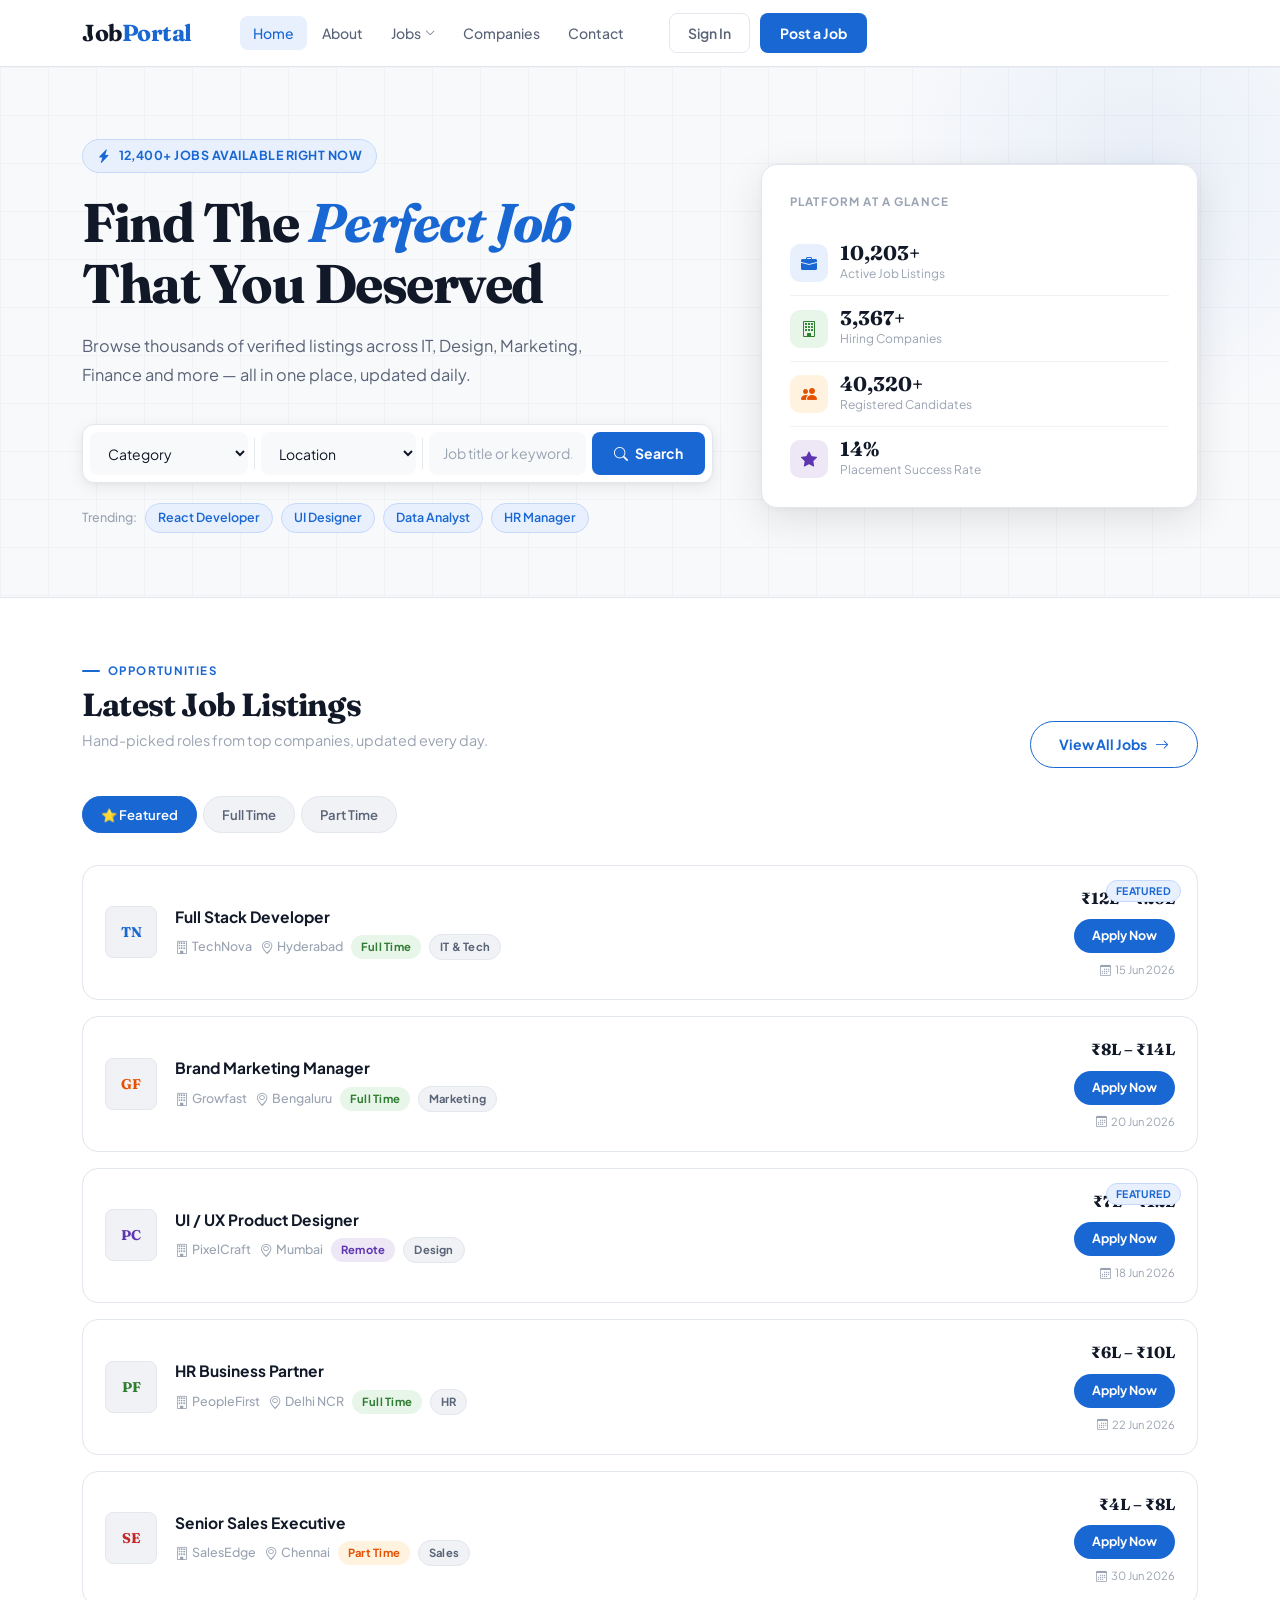
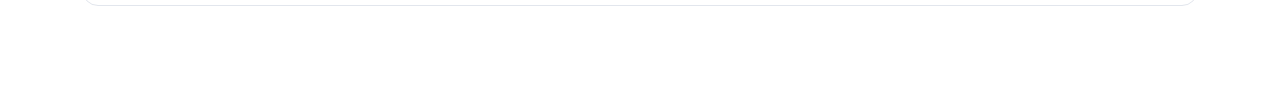
==== index.html @ 5fe0eb08 "Add files via upload" ====
<!DOCTYPE html>
<html lang="en">
<head>
  <meta charset="UTF-8"/>
  <meta name="viewport" content="width=device-width, initial-scale=1.0"/>
  <title>JobPortal — Find Your Next Opportunity</title>

  <link href="https://cdn.jsdelivr.net/npm/bootstrap@5.3.3/dist/css/bootstrap.min.css" rel="stylesheet"/>
  <link href="https://fonts.googleapis.com/css2?family=Plus+Jakarta+Sans:wght@300;400;500;600;700;800&family=Fraunces:ital,opsz,wght@0,9..144,300;0,9..144,600;0,9..144,700;1,9..144,400&display=swap" rel="stylesheet"/>
  <link href="https://cdn.jsdelivr.net/npm/bootstrap-icons@1.11.3/font/bootstrap-icons.css" rel="stylesheet"/>

  <style>
    :root {
      --blue:       #1967d2;
      --blue-dark:  #1251aa;
      --blue-light: #e8f0fe;
      --blue-mid:   #c5d8fc;
      --gray-50:    #f8f9fb;
      --gray-100:   #f0f2f5;
      --gray-200:   #e2e6ed;
      --gray-400:   #9aa3b2;
      --gray-600:   #5a6478;
      --gray-900:   #111827;
      --white:      #ffffff;
      --radius:     12px;
      --radius-sm:  8px;
      --radius-lg:  16px;
      --shadow-sm:  0 1px 4px rgba(0,0,0,0.06), 0 1px 2px rgba(0,0,0,0.04);
      --shadow-md:  0 4px 16px rgba(0,0,0,0.08), 0 1px 4px rgba(0,0,0,0.04);
      --shadow-lg:  0 12px 40px rgba(0,0,0,0.10), 0 2px 8px rgba(0,0,0,0.04);
      --transition: 0.22s cubic-bezier(.4,0,.2,1);
    }

    *, *::before, *::after { box-sizing: border-box; margin: 0; padding: 0; }
    html { scroll-behavior: smooth; }

    body {
      font-family: 'Plus Jakarta Sans', sans-serif;
      background: var(--white);
      color: var(--gray-900);
      line-height: 1.6;
      overflow-x: hidden;
    }

    ::-webkit-scrollbar { width: 5px; }
    ::-webkit-scrollbar-track { background: var(--gray-50); }
    ::-webkit-scrollbar-thumb { background: var(--blue); border-radius: 99px; }

    /* ── NAVBAR ───────────────────────────── */
    .navbar {
      background: rgba(255,255,255,0.92);
      backdrop-filter: blur(16px);
      -webkit-backdrop-filter: blur(16px);
      border-bottom: 1px solid var(--gray-200);
      padding: 0;
      position: sticky;
      top: 0;
      z-index: 1000;
      transition: box-shadow var(--transition);
    }
    .navbar.scrolled { box-shadow: var(--shadow-md); }

    .navbar-inner {
      display: flex;
      align-items: center;
      height: 66px;
      gap: 2rem;
    }

    .navbar-brand {
      font-family: 'Fraunces', serif;
      font-size: 1.45rem;
      font-weight: 700;
      color: var(--gray-900) !important;
      letter-spacing: -0.5px;
      text-decoration: none;
      flex-shrink: 0;
    }
    .navbar-brand span { color: var(--blue); }

    .nav-links {
      display: flex;
      align-items: center;
      gap: 2px;
      list-style: none;
      padding: 0;
      margin: 0;
      flex: 1;
    }
    .nav-links a {
      display: flex;
      align-items: center;
      gap: 4px;
      color: var(--gray-600);
      font-size: 0.875rem;
      font-weight: 500;
      text-decoration: none;
      padding: 6px 13px;
      border-radius: var(--radius-sm);
      transition: var(--transition);
      white-space: nowrap;
    }
    .nav-links a:hover, .nav-links a.active {
      color: var(--blue);
      background: var(--blue-light);
    }

    .nav-right {
      display: flex;
      align-items: center;
      gap: 10px;
      flex-shrink: 0;
    }
    .btn-signin {
      font-size: 0.875rem;
      font-weight: 600;
      color: var(--gray-600);
      background: none;
      border: 1.5px solid var(--gray-200);
      border-radius: var(--radius-sm);
      padding: 8px 18px;
      cursor: pointer;
      transition: var(--transition);
      text-decoration: none;
    }
    .btn-signin:hover {
      border-color: var(--blue);
      color: var(--blue);
      background: var(--blue-light);
    }
    .btn-post {
      font-size: 0.875rem;
      font-weight: 700;
      color: var(--white);
      background: var(--blue);
      border: none;
      border-radius: var(--radius-sm);
      padding: 9px 20px;
      cursor: pointer;
      transition: var(--transition);
      text-decoration: none;
      white-space: nowrap;
    }
    .btn-post:hover {
      background: var(--blue-dark);
      box-shadow: 0 4px 16px rgba(25,103,210,0.3);
      transform: translateY(-1px);
      color: var(--white);
    }

    .hamburger {
      display: none;
      background: none;
      border: 1.5px solid var(--gray-200);
      border-radius: var(--radius-sm);
      padding: 6px 10px;
      cursor: pointer;
      font-size: 1.2rem;
      color: var(--gray-600);
    }

    /* ── HERO ─────────────────────────────── */
    .hero {
      background: var(--gray-50);
      border-bottom: 1px solid var(--gray-200);
      padding: 72px 0 64px;
      position: relative;
      overflow: hidden;
    }

    /* subtle grid pattern */
    .hero::before {
      content: '';
      position: absolute;
      inset: 0;
      background-image:
        linear-gradient(var(--gray-200) 1px, transparent 1px),
        linear-gradient(90deg, var(--gray-200) 1px, transparent 1px);
      background-size: 48px 48px;
      opacity: 0.35;
      pointer-events: none;
    }

    /* blue blob top-right */
    .hero::after {
      content: '';
      position: absolute;
      width: 520px; height: 520px;
      border-radius: 50%;
      background: radial-gradient(circle, rgba(25,103,210,0.07) 0%, transparent 70%);
      top: -160px; right: -120px;
      pointer-events: none;
    }

    .hero-content { position: relative; z-index: 1; }

    .hero-tag {
      display: inline-flex;
      align-items: center;
      gap: 7px;
      background: var(--blue-light);
      color: var(--blue);
      border: 1px solid var(--blue-mid);
      border-radius: 99px;
      padding: 5px 14px;
      font-size: 0.78rem;
      font-weight: 700;
      letter-spacing: 0.04em;
      text-transform: uppercase;
      margin-bottom: 1.25rem;
      animation: fadeUp 0.5s ease both;
    }
    .hero-tag i { font-size: 0.85rem; }

    .hero-title {
      font-family: 'Fraunces', serif;
      font-size: clamp(2.2rem, 5vw, 3.4rem);
      font-weight: 700;
      line-height: 1.12;
      letter-spacing: -1.5px;
      color: var(--gray-900);
      margin-bottom: 1.1rem;
      animation: fadeUp 0.5s 0.08s ease both;
    }
    .hero-title em {
      font-style: italic;
      color: var(--blue);
    }

    .hero-sub {
      font-size: 1.02rem;
      font-weight: 400;
      color: var(--gray-600);
      max-width: 500px;
      margin-bottom: 2.2rem;
      line-height: 1.75;
      animation: fadeUp 0.5s 0.16s ease both;
    }

    /* Search bar */
    .search-wrap {
      background: var(--white);
      border: 1.5px solid var(--gray-200);
      border-radius: var(--radius);
      padding: 7px;
      display: flex;
      gap: 6px;
      flex-wrap: wrap;
      max-width: 680px;
      box-shadow: var(--shadow-md);
      animation: fadeUp 0.5s 0.24s ease both;
    }
    .search-wrap:focus-within {
      border-color: var(--blue);
      box-shadow: 0 0 0 3px rgba(25,103,210,0.10), var(--shadow-md);
    }

    .search-field {
      flex: 1;
      min-width: 130px;
      border: none;
      background: var(--gray-50);
      border-radius: var(--radius-sm);
      font-family: 'Plus Jakarta Sans', sans-serif;
      font-size: 0.875rem;
      font-weight: 400;
      color: var(--gray-900);
      padding: 10px 14px;
      outline: none;
      transition: var(--transition);
    }
    .search-field::placeholder { color: var(--gray-400); }
    .search-field:focus { background: var(--blue-light); }
    .search-field option { background: #fff; }

    .search-divider {
      width: 1px;
      background: var(--gray-200);
      align-self: stretch;
      margin: 6px 0;
    }

    .btn-search {
      background: var(--blue);
      color: var(--white);
      border: none;
      border-radius: var(--radius-sm);
      padding: 10px 22px;
      font-family: 'Plus Jakarta Sans', sans-serif;
      font-size: 0.875rem;
      font-weight: 700;
      cursor: pointer;
      transition: var(--transition);
      display: flex;
      align-items: center;
      gap: 7px;
      white-space: nowrap;
    }
    .btn-search:hover {
      background: var(--blue-dark);
      box-shadow: 0 4px 16px rgba(25,103,210,0.28);
      transform: translateY(-1px);
    }

    .hero-chips {
      display: flex;
      flex-wrap: wrap;
      gap: 8px;
      margin-top: 1.25rem;
      animation: fadeUp 0.5s 0.32s ease both;
    }
    .hero-chips span { font-size: 0.78rem; color: var(--gray-400); font-weight: 500; display: flex; align-items: center; }
    .chip {
      font-size: 0.78rem;
      font-weight: 600;
      color: var(--blue);
      background: var(--blue-light);
      border: 1px solid var(--blue-mid);
      border-radius: 99px;
      padding: 4px 12px;
      cursor: pointer;
      transition: var(--transition);
      text-decoration: none;
    }
    .chip:hover { background: var(--blue); color: var(--white); }

    /* hero right — stats card */
    .hero-stats-card {
      background: var(--white);
      border: 1.5px solid var(--gray-200);
      border-radius: var(--radius-lg);
      padding: 1.75rem;
      box-shadow: var(--shadow-lg);
      animation: fadeUp 0.5s 0.12s ease both;
    }
    .hero-stats-card .card-label {
      font-size: 0.72rem;
      font-weight: 700;
      letter-spacing: 0.1em;
      text-transform: uppercase;
      color: var(--gray-400);
      margin-bottom: 1.25rem;
    }
    .stat-row {
      display: flex;
      align-items: center;
      gap: 12px;
      padding: 0.75rem 0;
      border-bottom: 1px solid var(--gray-100);
    }
    .stat-row:last-child { border-bottom: none; padding-bottom: 0; }
    .stat-row:first-of-type { padding-top: 0; }
    .stat-icon-wrap {
      width: 38px; height: 38px;
      border-radius: 10px;
      display: flex;
      align-items: center;
      justify-content: center;
      font-size: 1rem;
      flex-shrink: 0;
    }
    .stat-val {
      font-family: 'Fraunces', serif;
      font-size: 1.25rem;
      font-weight: 700;
      color: var(--gray-900);
      line-height: 1;
    }
    .stat-lbl { font-size: 0.75rem; color: var(--gray-400); margin-top: 1px; }

    /* ── JOBS SECTION ─────────────────────── */
    .jobs-section { padding: 64px 0 80px; background: var(--white); }

    .section-eyebrow {
      font-size: 0.72rem;
      font-weight: 700;
      letter-spacing: 0.12em;
      text-transform: uppercase;
      color: var(--blue);
      margin-bottom: 6px;
      display: flex;
      align-items: center;
      gap: 8px;
    }
    .section-eyebrow::before {
      content: '';
      width: 18px; height: 2px;
      background: var(--blue);
      border-radius: 99px;
      display: inline-block;
    }

    .section-heading {
      font-family: 'Fraunces', serif;
      font-size: clamp(1.5rem, 3vw, 2rem);
      font-weight: 700;
      letter-spacing: -0.8px;
      color: var(--gray-900);
      margin-bottom: 4px;
    }

    .section-desc { font-size: 0.9rem; color: var(--gray-400); font-weight: 400; }

    /* Pill tabs */
    .tab-row {
      display: flex;
      align-items: center;
      gap: 6px;
      flex-wrap: wrap;
      margin: 1.75rem 0 2rem;
    }
    .tab-pill {
      font-family: 'Plus Jakarta Sans', sans-serif;
      font-size: 0.82rem;
      font-weight: 600;
      color: var(--gray-600);
      background: var(--gray-100);
      border: 1.5px solid var(--gray-200);
      border-radius: 99px;
      padding: 7px 18px;
      cursor: pointer;
      transition: var(--transition);
    }
    .tab-pill:hover { border-color: var(--blue); color: var(--blue); background: var(--blue-light); }
    .tab-pill.active { background: var(--blue); color: var(--white); border-color: var(--blue); }

    /* Job card */
    .job-card {
      background: var(--white);
      border: 1.5px solid var(--gray-200);
      border-radius: var(--radius-lg);
      padding: 1.25rem 1.4rem;
      display: flex;
      align-items: center;
      gap: 1.1rem;
      transition: var(--transition);
      cursor: pointer;
      position: relative;
      overflow: hidden;
    }
    .job-card::after {
      content: '';
      position: absolute;
      left: 0; top: 0; bottom: 0;
      width: 3px;
      background: var(--blue);
      border-radius: 0 3px 3px 0;
      transform: scaleY(0);
      transform-origin: bottom;
      transition: var(--transition);
    }
    .job-card:hover {
      border-color: var(--blue);
      box-shadow: var(--shadow-md);
      transform: translateY(-2px);
    }
    .job-card:hover::after { transform: scaleY(1); }

    .company-logo {
      width: 52px; height: 52px;
      border-radius: var(--radius-sm);
      background: var(--gray-100);
      border: 1.5px solid var(--gray-200);
      display: flex;
      align-items: center;
      justify-content: center;
      font-family: 'Fraunces', serif;
      font-weight: 700;
      font-size: 0.88rem;
      flex-shrink: 0;
      transition: var(--transition);
    }
    .job-card:hover .company-logo {
      background: var(--blue-light);
      border-color: var(--blue-mid);
    }

    .job-body { flex: 1; min-width: 0; }
    .job-title {
      font-size: 0.97rem;
      font-weight: 700;
      color: var(--gray-900);
      margin-bottom: 5px;
      white-space: nowrap;
      overflow: hidden;
      text-overflow: ellipsis;
    }
    .job-meta {
      display: flex;
      flex-wrap: wrap;
      gap: 8px;
      align-items: center;
    }
    .meta-item {
      display: flex;
      align-items: center;
      gap: 4px;
      font-size: 0.78rem;
      color: var(--gray-400);
      font-weight: 500;
    }
    .meta-item i { font-size: 0.82rem; }

    .badge-pill {
      font-size: 0.7rem;
      font-weight: 700;
      padding: 3px 10px;
      border-radius: 99px;
      letter-spacing: 0.02em;
    }
    .badge-full  { background: #e8f5e9; color: #2e7d32; }
    .badge-part  { background: #fff3e0; color: #e65100; }
    .badge-remote{ background: #ede7f6; color: #5e35b1; }
    .badge-feat  {
      background: var(--blue-light);
      color: var(--blue);
      border: 1px solid var(--blue-mid);
    }

    .job-right {
      display: flex;
      flex-direction: column;
      align-items: flex-end;
      gap: 8px;
      flex-shrink: 0;
    }
    .job-salary {
      font-family: 'Fraunces', serif;
      font-size: 1rem;
      font-weight: 700;
      color: var(--gray-900);
      white-space: nowrap;
    }
    .btn-apply {
      background: var(--blue);
      color: var(--white);
      border: none;
      border-radius: 99px;
      padding: 7px 18px;
      font-family: 'Plus Jakarta Sans', sans-serif;
      font-size: 0.78rem;
      font-weight: 700;
      cursor: pointer;
      transition: var(--transition);
      white-space: nowrap;
    }
    .btn-apply:hover {
      background: var(--blue-dark);
      box-shadow: 0 4px 14px rgba(25,103,210,0.28);
    }
    .job-deadline {
      font-size: 0.7rem;
      color: var(--gray-400);
      display: flex;
      align-items: center;
      gap: 4px;
    }

    .featured-dot {
      position: absolute;
      top: 14px; right: 16px;
      background: var(--blue-light);
      color: var(--blue);
      font-size: 0.65rem;
      font-weight: 700;
      padding: 2px 9px;
      border-radius: 99px;
      border: 1px solid var(--blue-mid);
      letter-spacing: 0.04em;
      text-transform: uppercase;
    }

    .btn-browse {
      display: inline-flex;
      align-items: center;
      gap: 8px;
      background: var(--white);
      color: var(--blue);
      border: 1.5px solid var(--blue);
      border-radius: 99px;
      padding: 11px 28px;
      font-family: 'Plus Jakarta Sans', sans-serif;
      font-size: 0.875rem;
      font-weight: 700;
      cursor: pointer;
      transition: var(--transition);
      margin-top: 2rem;
    }
    .btn-browse:hover {
      background: var(--blue);
      color: var(--white);
      box-shadow: 0 4px 16px rgba(25,103,210,0.22);
    }

    /* ── ANIMATIONS ──────────────────────── */
    @keyframes fadeUp {
      from { opacity: 0; transform: translateY(18px); }
      to   { opacity: 1; transform: translateY(0); }
    }
    .reveal {
      opacity: 0;
      transform: translateY(22px);
      transition: opacity 0.5s ease, transform 0.5s ease;
    }
    .reveal.visible { opacity: 1; transform: translateY(0); }

    /* ── MOBILE ──────────────────────────── */
    @media (max-width: 991px) {
      .nav-links, .nav-right { display: none; }
      .hamburger { display: block; margin-left: auto; }
      .hero { padding: 48px 0 40px; }
      .hero-title { letter-spacing: -0.5px; }
      .hero-stats-card { margin-top: 2.5rem; }
      .job-card { flex-wrap: wrap; }
      .job-right {
        flex-direction: row;
        width: 100%;
        justify-content: space-between;
        align-items: center;
      }
    }
    @media (max-width: 575px) {
      .search-wrap { flex-direction: column; }
      .search-divider { width: 100%; height: 1px; margin: 0; }
      .btn-search { width: 100%; justify-content: center; }
    }
  </style>
</head>
<body>

<!-- ═══════════════ NAVBAR ═══════════════ -->
<nav class="navbar">
  <div class="container">
    <div class="navbar-inner">

      <a href="#" class="navbar-brand">Job<span>Portal</span></a>

      <ul class="nav-links">
        <li><a href="#" class="active">Home</a></li>
        <li><a href="#">About</a></li>
        <li><a href="#">Jobs <i class="bi bi-chevron-down" style="font-size:0.65rem;"></i></a></li>
        <li><a href="#">Companies</a></li>
        <li><a href="#">Contact</a></li>
      </ul>

      <div class="nav-right">
        <a href="#" class="btn-signin">Sign In</a>
        <a href="#" class="btn-post">Post a Job</a>
      </div>

      <button class="hamburger" id="hamburgerBtn" aria-label="Menu">
        <i class="bi bi-list"></i>
      </button>

    </div>
  </div>
</nav>


<!-- ═══════════════ HERO ═══════════════ -->
<section class="hero">
  <div class="container hero-content">
    <div class="row align-items-center g-5">

      <div class="col-lg-7">
        <div class="hero-tag">
          <i class="bi bi-lightning-charge-fill"></i>
          12,400+ Jobs Available Right Now
        </div>

        <h1 class="hero-title">
          Find The <em>Perfect Job</em><br/>
          That You Deserved
        </h1>

        <p class="hero-sub">
          Browse thousands of verified listings across IT, Design, Marketing, Finance and more — all in one place, updated daily.
        </p>

        <div class="search-wrap">
          <select class="search-field" style="max-width:165px;">
            <option value="">Category</option>
            <option>IT &amp; Tech</option>
            <option>Marketing</option>
            <option>Design</option>
            <option>HR</option>
            <option>Sales</option>
            <option>Finance</option>
          </select>
          <div class="search-divider"></div>
          <select class="search-field" style="max-width:155px;">
            <option value="">Location</option>
            <option>Hyderabad</option>
            <option>Bengaluru</option>
            <option>Mumbai</option>
            <option>Delhi NCR</option>
            <option>Chennai</option>
            <option>Pune</option>
          </select>
          <div class="search-divider"></div>
          <input class="search-field" type="text" placeholder="Job title or keyword…" style="min-width:150px;"/>
          <button class="btn-search">
            <i class="bi bi-search"></i> Search
          </button>
        </div>

        <div class="hero-chips">
          <span>Trending:</span>
          <a href="#" class="chip">React Developer</a>
          <a href="#" class="chip">UI Designer</a>
          <a href="#" class="chip">Data Analyst</a>
          <a href="#" class="chip">HR Manager</a>
        </div>
      </div>

      <!-- Stats card -->
      <div class="col-lg-5 d-none d-lg-block">
        <div class="hero-stats-card">
          <div class="card-label">Platform at a Glance</div>

          <div class="stat-row">
            <div class="stat-icon-wrap" style="background:#e8f0fe;">
              <i class="bi bi-briefcase-fill" style="color:var(--blue);"></i>
            </div>
            <div>
              <div class="stat-val" id="c-jobs">0</div>
              <div class="stat-lbl">Active Job Listings</div>
            </div>
          </div>

          <div class="stat-row">
            <div class="stat-icon-wrap" style="background:#e8f5e9;">
              <i class="bi bi-building" style="color:#2e7d32;"></i>
            </div>
            <div>
              <div class="stat-val" id="c-co">0</div>
              <div class="stat-lbl">Hiring Companies</div>
            </div>
          </div>

          <div class="stat-row">
            <div class="stat-icon-wrap" style="background:#fff3e0;">
              <i class="bi bi-people-fill" style="color:#e65100;"></i>
            </div>
            <div>
              <div class="stat-val" id="c-cand">0</div>
              <div class="stat-lbl">Registered Candidates</div>
            </div>
          </div>

          <div class="stat-row">
            <div class="stat-icon-wrap" style="background:#ede7f6;">
              <i class="bi bi-star-fill" style="color:#5e35b1;"></i>
            </div>
            <div>
              <div class="stat-val" id="c-rate">0</div>
              <div class="stat-lbl">Placement Success Rate</div>
            </div>
          </div>
        </div>
      </div>

    </div>
  </div>
</section>


<!-- ═══════════════ JOB CARDS ═══════════════ -->
<section class="jobs-section">
  <div class="container">

    <div class="row align-items-end mb-1 reveal">
      <div class="col">
        <div class="section-eyebrow">Opportunities</div>
        <h2 class="section-heading">Latest Job Listings</h2>
        <p class="section-desc">Hand-picked roles from top companies, updated every day.</p>
      </div>
      <div class="col-auto d-none d-md-block">
        <button class="btn-browse" onclick="this.blur()">
          View All Jobs <i class="bi bi-arrow-right"></i>
        </button>
      </div>
    </div>

    <!-- Tabs -->
    <div class="tab-row reveal">
      <button class="tab-pill active" data-tab="featured">⭐ Featured</button>
      <button class="tab-pill" data-tab="fulltime">Full Time</button>
      <button class="tab-pill" data-tab="parttime">Part Time</button>
    </div>

    <!-- Job list -->
    <div id="job-list" class="d-flex flex-column gap-3"></div>

    <div class="text-center d-md-none">
      <button class="btn-browse">View All Jobs <i class="bi bi-arrow-right"></i></button>
    </div>

  </div>
</section>


<!-- ═══════════════ JS ═══════════════ -->
<script src="https://cdn.jsdelivr.net/npm/bootstrap@5.3.3/dist/js/bootstrap.bundle.min.js"></script>
<script>
  // ── Job data
  const jobs = {
    featured: [
      { title:'Full Stack Developer',      co:'TechNova',    logo:'TN', logoColor:'#1967d2', location:'Hyderabad',  type:'Full Time',  typeCls:'badge-full',   salary:'₹12L – ₹20L', cat:'IT & Tech',  deadline:'15 Jun 2026', feat:true  },
      { title:'Brand Marketing Manager',   co:'Growfast',    logo:'GF', logoColor:'#e65100', location:'Bengaluru',  type:'Full Time',  typeCls:'badge-full',   salary:'₹8L – ₹14L',  cat:'Marketing', deadline:'20 Jun 2026', feat:false },
      { title:'UI / UX Product Designer',  co:'PixelCraft',  logo:'PC', logoColor:'#5e35b1', location:'Mumbai',     type:'Remote',     typeCls:'badge-remote', salary:'₹7L – ₹12L',  cat:'Design',    deadline:'18 Jun 2026', feat:true  },
      { title:'HR Business Partner',       co:'PeopleFirst', logo:'PF', logoColor:'#2e7d32', location:'Delhi NCR',  type:'Full Time',  typeCls:'badge-full',   salary:'₹6L – ₹10L',  cat:'HR',        deadline:'22 Jun 2026', feat:false },
      { title:'Senior Sales Executive',    co:'SalesEdge',   logo:'SE', logoColor:'#c62828', location:'Chennai',    type:'Part Time',  typeCls:'badge-part',   salary:'₹4L – ₹8L',   cat:'Sales',     deadline:'30 Jun 2026', feat:false },
    ],
    fulltime: [
      { title:'Cloud Solutions Architect', co:'InfraCloud',  logo:'IC', logoColor:'#1967d2', location:'Hyderabad',  type:'Full Time',  typeCls:'badge-full',   salary:'₹18L – ₹28L', cat:'IT & Tech',  deadline:'10 Jun 2026', feat:false },
      { title:'SEO & Content Strategist',  co:'RankUp',      logo:'RU', logoColor:'#e65100', location:'Pune',       type:'Full Time',  typeCls:'badge-full',   salary:'₹5L – ₹9L',   cat:'Marketing', deadline:'12 Jun 2026', feat:false },
      { title:'Product Designer',          co:'DesignHive',  logo:'DH', logoColor:'#5e35b1', location:'Bengaluru',  type:'Full Time',  typeCls:'badge-full',   salary:'₹9L – ₹15L',  cat:'Design',    deadline:'14 Jun 2026', feat:true  },
      { title:'Finance Analyst',           co:'ClearBooks',  logo:'CB', logoColor:'#f57f17', location:'Mumbai',     type:'Full Time',  typeCls:'badge-full',   salary:'₹7L – ₹12L',  cat:'Finance',   deadline:'25 Jun 2026', feat:false },
      { title:'Business Dev. Manager',     co:'GrowthAxis',  logo:'GA', logoColor:'#c62828', location:'Delhi NCR',  type:'Full Time',  typeCls:'badge-full',   salary:'₹10L – ₹16L', cat:'Sales',     deadline:'28 Jun 2026', feat:false },
    ],
    parttime: [
      { title:'Frontend Developer',        co:'WebLab',       logo:'WL', logoColor:'#1967d2', location:'Remote',    type:'Part Time',  typeCls:'badge-part',   salary:'₹3L – ₹5L',   cat:'IT & Tech',  deadline:'08 Jun 2026', feat:false },
      { title:'Social Media Manager',      co:'BuzzHive',     logo:'BH', logoColor:'#e65100', location:'Remote',    type:'Remote',     typeCls:'badge-remote', salary:'₹2.5L – ₹4L', cat:'Marketing', deadline:'11 Jun 2026', feat:false },
      { title:'Freelance Graphic Designer',co:'CreateSpace',  logo:'CS', logoColor:'#5e35b1', location:'Remote',    type:'Remote',     typeCls:'badge-remote', salary:'₹2L – ₹4.5L', cat:'Design',    deadline:'16 Jun 2026', feat:false },
      { title:'HR Recruiter',              co:'TalentBridge', logo:'TB', logoColor:'#2e7d32', location:'Hyderabad', type:'Part Time',  typeCls:'badge-part',   salary:'₹2.5L – ₹4L', cat:'HR',        deadline:'19 Jun 2026', feat:false },
      { title:'Financial Consultant',      co:'FinAdvisors',  logo:'FA', logoColor:'#f57f17', location:'Remote',    type:'Part Time',  typeCls:'badge-part',   salary:'₹3L – ₹5L',   cat:'Finance',   deadline:'24 Jun 2026', feat:false },
    ]
  };

  function renderJobs(tab) {
    const list = document.getElementById('job-list');
    list.innerHTML = jobs[tab].map((j, i) => `
      <div class="job-card reveal" style="transition-delay:${i * 0.06}s;">
        ${j.feat ? '<span class="featured-dot">Featured</span>' : ''}
        <div class="company-logo" style="color:${j.logoColor};">${j.logo}</div>
        <div class="job-body">
          <div class="job-title">${j.title}</div>
          <div class="job-meta">
            <span class="meta-item"><i class="bi bi-building"></i> ${j.co}</span>
            <span class="meta-item"><i class="bi bi-geo-alt"></i> ${j.location}</span>
            <span class="badge-pill ${j.typeCls}">${j.type}</span>
            <span class="badge-pill" style="background:var(--gray-100);color:var(--gray-600);border:1px solid var(--gray-200);">${j.cat}</span>
          </div>
        </div>
        <div class="job-right">
          <div class="job-salary">${j.salary}</div>
          <button class="btn-apply">Apply Now</button>
          <div class="job-deadline"><i class="bi bi-calendar3"></i> ${j.deadline}</div>
        </div>
      </div>
    `).join('');

    // reveal cards
    requestAnimationFrame(() => {
      document.querySelectorAll('#job-list .reveal').forEach(el => {
        setTimeout(() => el.classList.add('visible'), 30);
      });
    });
  }

  // Tabs
  document.querySelectorAll('.tab-pill').forEach(btn => {
    btn.addEventListener('click', () => {
      document.querySelectorAll('.tab-pill').forEach(b => b.classList.remove('active'));
      btn.classList.add('active');
      renderJobs(btn.dataset.tab);
    });
  });

  renderJobs('featured');

  // ── Navbar scroll
  window.addEventListener('scroll', () => {
    document.querySelector('.navbar').classList.toggle('scrolled', scrollY > 30);
  });

  // ── Scroll reveal
  const ro = new IntersectionObserver(entries => {
    entries.forEach(e => {
      if (e.isIntersecting) { e.target.classList.add('visible'); ro.unobserve(e.target); }
    });
  }, { threshold: 0.1 });
  document.querySelectorAll('.reveal').forEach(el => ro.observe(el));

  // ── Counter animation
  function animCount(el, end, suffix, ms) {
    let v = 0;
    const step = end / (ms / 16);
    const t = setInterval(() => {
      v = Math.min(v + step, end);
      el.textContent = (end >= 1000 ? Math.floor(v).toLocaleString('en-IN') : Math.floor(v)) + suffix;
      if (v >= end) clearInterval(t);
    }, 16);
  }

  const statsCard = document.querySelector('.hero-stats-card');
  if (statsCard) {
    new IntersectionObserver(([e]) => {
      if (e.isIntersecting) {
        animCount(document.getElementById('c-jobs'),  12400, '+', 1400);
        animCount(document.getElementById('c-co'),    3800,  '+', 1300);
        animCount(document.getElementById('c-cand'),  56000, '+', 1600);
        animCount(document.getElementById('c-rate'),  98,    '%', 1100);
      }
    }, { threshold: 0.5 }).observe(statsCard);
  }
</script>

</body>
</html>
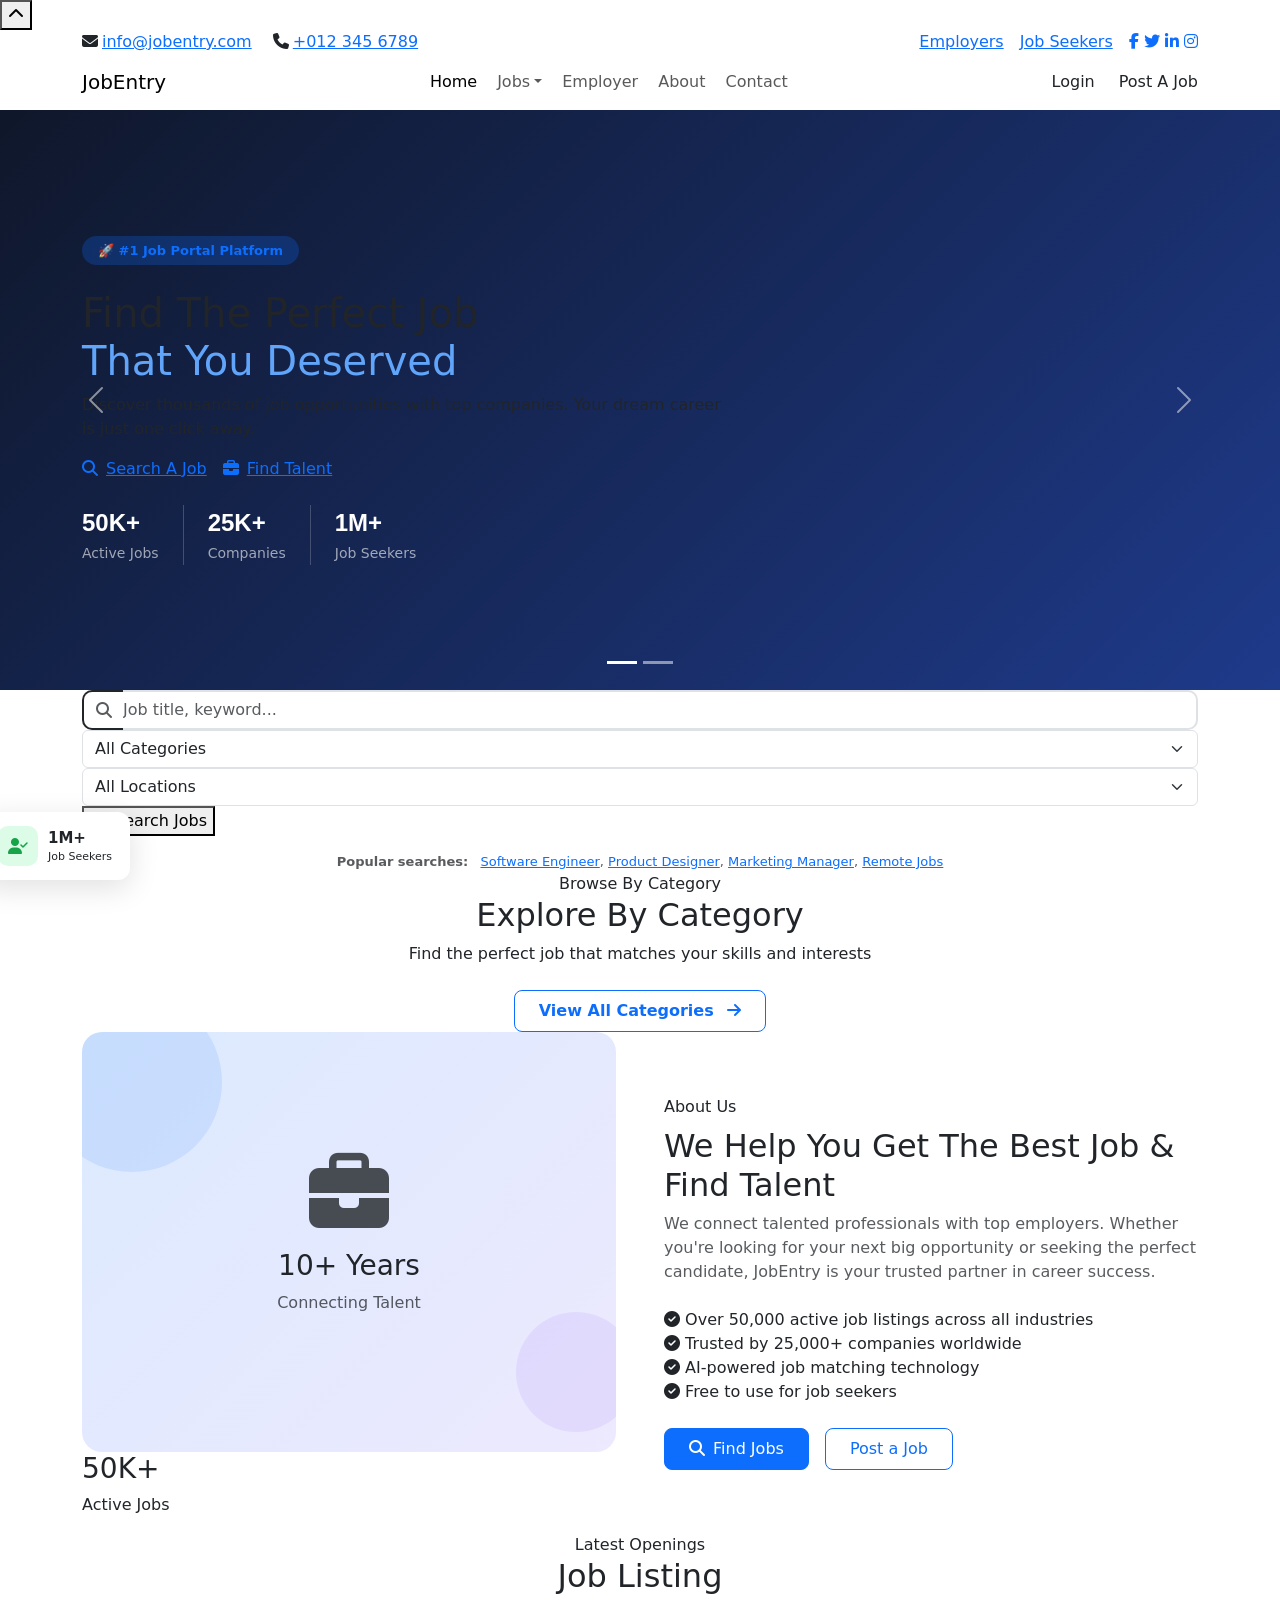
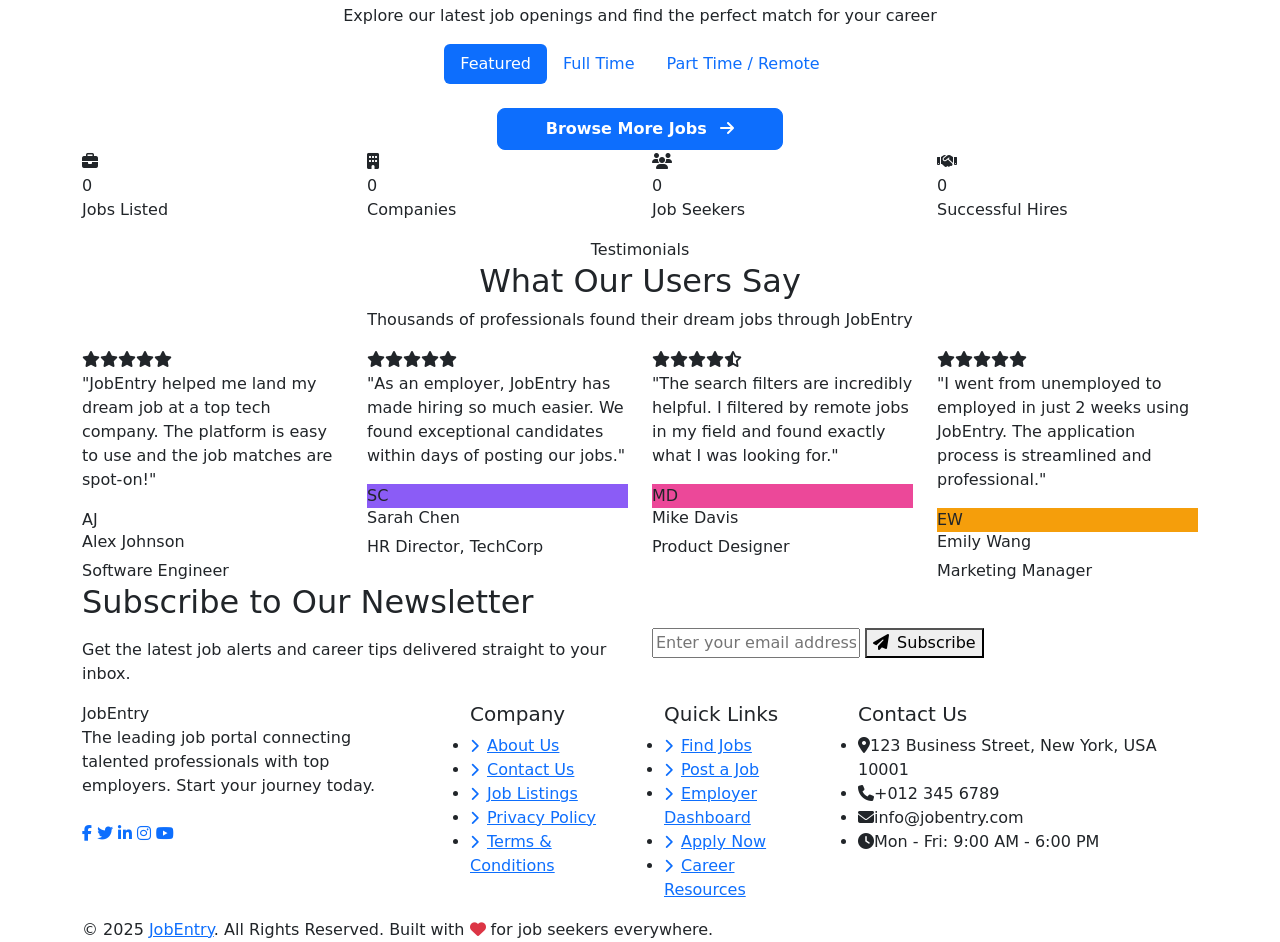
==== commit b432b04b: "Update index.html" ====
--- a/index.html
+++ b/index.html
@@ -1,911 +1,468 @@
 <!DOCTYPE html>
 <html lang="en">
 <head>
-  <meta charset="UTF-8"/>
-  <meta name="viewport" content="width=device-width, initial-scale=1.0"/>
-  <title>JobPortal — Find Your Next Opportunity</title>
-
-  <link href="https://cdn.jsdelivr.net/npm/bootstrap@5.3.3/dist/css/bootstrap.min.css" rel="stylesheet"/>
-  <link href="https://fonts.googleapis.com/css2?family=Plus+Jakarta+Sans:wght@300;400;500;600;700;800&family=Fraunces:ital,opsz,wght@0,9..144,300;0,9..144,600;0,9..144,700;1,9..144,400&display=swap" rel="stylesheet"/>
-  <link href="https://cdn.jsdelivr.net/npm/bootstrap-icons@1.11.3/font/bootstrap-icons.css" rel="stylesheet"/>
-
-  <style>
-    :root {
-      --blue:       #1967d2;
-      --blue-dark:  #1251aa;
-      --blue-light: #e8f0fe;
-      --blue-mid:   #c5d8fc;
-      --gray-50:    #f8f9fb;
-      --gray-100:   #f0f2f5;
-      --gray-200:   #e2e6ed;
-      --gray-400:   #9aa3b2;
-      --gray-600:   #5a6478;
-      --gray-900:   #111827;
-      --white:      #ffffff;
-      --radius:     12px;
-      --radius-sm:  8px;
-      --radius-lg:  16px;
-      --shadow-sm:  0 1px 4px rgba(0,0,0,0.06), 0 1px 2px rgba(0,0,0,0.04);
-      --shadow-md:  0 4px 16px rgba(0,0,0,0.08), 0 1px 4px rgba(0,0,0,0.04);
-      --shadow-lg:  0 12px 40px rgba(0,0,0,0.10), 0 2px 8px rgba(0,0,0,0.04);
-      --transition: 0.22s cubic-bezier(.4,0,.2,1);
-    }
-
-    *, *::before, *::after { box-sizing: border-box; margin: 0; padding: 0; }
-    html { scroll-behavior: smooth; }
-
-    body {
-      font-family: 'Plus Jakarta Sans', sans-serif;
-      background: var(--white);
-      color: var(--gray-900);
-      line-height: 1.6;
-      overflow-x: hidden;
-    }
-
-    ::-webkit-scrollbar { width: 5px; }
-    ::-webkit-scrollbar-track { background: var(--gray-50); }
-    ::-webkit-scrollbar-thumb { background: var(--blue); border-radius: 99px; }
-
-    /* ── NAVBAR ───────────────────────────── */
-    .navbar {
-      background: rgba(255,255,255,0.92);
-      backdrop-filter: blur(16px);
-      -webkit-backdrop-filter: blur(16px);
-      border-bottom: 1px solid var(--gray-200);
-      padding: 0;
-      position: sticky;
-      top: 0;
-      z-index: 1000;
-      transition: box-shadow var(--transition);
-    }
-    .navbar.scrolled { box-shadow: var(--shadow-md); }
-
-    .navbar-inner {
-      display: flex;
-      align-items: center;
-      height: 66px;
-      gap: 2rem;
-    }
-
-    .navbar-brand {
-      font-family: 'Fraunces', serif;
-      font-size: 1.45rem;
-      font-weight: 700;
-      color: var(--gray-900) !important;
-      letter-spacing: -0.5px;
-      text-decoration: none;
-      flex-shrink: 0;
-    }
-    .navbar-brand span { color: var(--blue); }
-
-    .nav-links {
-      display: flex;
-      align-items: center;
-      gap: 2px;
-      list-style: none;
-      padding: 0;
-      margin: 0;
-      flex: 1;
-    }
-    .nav-links a {
-      display: flex;
-      align-items: center;
-      gap: 4px;
-      color: var(--gray-600);
-      font-size: 0.875rem;
-      font-weight: 500;
-      text-decoration: none;
-      padding: 6px 13px;
-      border-radius: var(--radius-sm);
-      transition: var(--transition);
-      white-space: nowrap;
-    }
-    .nav-links a:hover, .nav-links a.active {
-      color: var(--blue);
-      background: var(--blue-light);
-    }
-
-    .nav-right {
-      display: flex;
-      align-items: center;
-      gap: 10px;
-      flex-shrink: 0;
-    }
-    .btn-signin {
-      font-size: 0.875rem;
-      font-weight: 600;
-      color: var(--gray-600);
-      background: none;
-      border: 1.5px solid var(--gray-200);
-      border-radius: var(--radius-sm);
-      padding: 8px 18px;
-      cursor: pointer;
-      transition: var(--transition);
-      text-decoration: none;
-    }
-    .btn-signin:hover {
-      border-color: var(--blue);
-      color: var(--blue);
-      background: var(--blue-light);
-    }
-    .btn-post {
-      font-size: 0.875rem;
-      font-weight: 700;
-      color: var(--white);
-      background: var(--blue);
-      border: none;
-      border-radius: var(--radius-sm);
-      padding: 9px 20px;
-      cursor: pointer;
-      transition: var(--transition);
-      text-decoration: none;
-      white-space: nowrap;
-    }
-    .btn-post:hover {
-      background: var(--blue-dark);
-      box-shadow: 0 4px 16px rgba(25,103,210,0.3);
-      transform: translateY(-1px);
-      color: var(--white);
-    }
-
-    .hamburger {
-      display: none;
-      background: none;
-      border: 1.5px solid var(--gray-200);
-      border-radius: var(--radius-sm);
-      padding: 6px 10px;
-      cursor: pointer;
-      font-size: 1.2rem;
-      color: var(--gray-600);
-    }
-
-    /* ── HERO ─────────────────────────────── */
-    .hero {
-      background: var(--gray-50);
-      border-bottom: 1px solid var(--gray-200);
-      padding: 72px 0 64px;
-      position: relative;
-      overflow: hidden;
-    }
-
-    /* subtle grid pattern */
-    .hero::before {
-      content: '';
-      position: absolute;
-      inset: 0;
-      background-image:
-        linear-gradient(var(--gray-200) 1px, transparent 1px),
-        linear-gradient(90deg, var(--gray-200) 1px, transparent 1px);
-      background-size: 48px 48px;
-      opacity: 0.35;
-      pointer-events: none;
-    }
-
-    /* blue blob top-right */
-    .hero::after {
-      content: '';
-      position: absolute;
-      width: 520px; height: 520px;
-      border-radius: 50%;
-      background: radial-gradient(circle, rgba(25,103,210,0.07) 0%, transparent 70%);
-      top: -160px; right: -120px;
-      pointer-events: none;
-    }
-
-    .hero-content { position: relative; z-index: 1; }
-
-    .hero-tag {
-      display: inline-flex;
-      align-items: center;
-      gap: 7px;
-      background: var(--blue-light);
-      color: var(--blue);
-      border: 1px solid var(--blue-mid);
-      border-radius: 99px;
-      padding: 5px 14px;
-      font-size: 0.78rem;
-      font-weight: 700;
-      letter-spacing: 0.04em;
-      text-transform: uppercase;
-      margin-bottom: 1.25rem;
-      animation: fadeUp 0.5s ease both;
-    }
-    .hero-tag i { font-size: 0.85rem; }
-
-    .hero-title {
-      font-family: 'Fraunces', serif;
-      font-size: clamp(2.2rem, 5vw, 3.4rem);
-      font-weight: 700;
-      line-height: 1.12;
-      letter-spacing: -1.5px;
-      color: var(--gray-900);
-      margin-bottom: 1.1rem;
-      animation: fadeUp 0.5s 0.08s ease both;
-    }
-    .hero-title em {
-      font-style: italic;
-      color: var(--blue);
-    }
-
-    .hero-sub {
-      font-size: 1.02rem;
-      font-weight: 400;
-      color: var(--gray-600);
-      max-width: 500px;
-      margin-bottom: 2.2rem;
-      line-height: 1.75;
-      animation: fadeUp 0.5s 0.16s ease both;
-    }
-
-    /* Search bar */
-    .search-wrap {
-      background: var(--white);
-      border: 1.5px solid var(--gray-200);
-      border-radius: var(--radius);
-      padding: 7px;
-      display: flex;
-      gap: 6px;
-      flex-wrap: wrap;
-      max-width: 680px;
-      box-shadow: var(--shadow-md);
-      animation: fadeUp 0.5s 0.24s ease both;
-    }
-    .search-wrap:focus-within {
-      border-color: var(--blue);
-      box-shadow: 0 0 0 3px rgba(25,103,210,0.10), var(--shadow-md);
-    }
-
-    .search-field {
-      flex: 1;
-      min-width: 130px;
-      border: none;
-      background: var(--gray-50);
-      border-radius: var(--radius-sm);
-      font-family: 'Plus Jakarta Sans', sans-serif;
-      font-size: 0.875rem;
-      font-weight: 400;
-      color: var(--gray-900);
-      padding: 10px 14px;
-      outline: none;
-      transition: var(--transition);
-    }
-    .search-field::placeholder { color: var(--gray-400); }
-    .search-field:focus { background: var(--blue-light); }
-    .search-field option { background: #fff; }
-
-    .search-divider {
-      width: 1px;
-      background: var(--gray-200);
-      align-self: stretch;
-      margin: 6px 0;
-    }
-
-    .btn-search {
-      background: var(--blue);
-      color: var(--white);
-      border: none;
-      border-radius: var(--radius-sm);
-      padding: 10px 22px;
-      font-family: 'Plus Jakarta Sans', sans-serif;
-      font-size: 0.875rem;
-      font-weight: 700;
-      cursor: pointer;
-      transition: var(--transition);
-      display: flex;
-      align-items: center;
-      gap: 7px;
-      white-space: nowrap;
-    }
-    .btn-search:hover {
-      background: var(--blue-dark);
-      box-shadow: 0 4px 16px rgba(25,103,210,0.28);
-      transform: translateY(-1px);
-    }
-
-    .hero-chips {
-      display: flex;
-      flex-wrap: wrap;
-      gap: 8px;
-      margin-top: 1.25rem;
-      animation: fadeUp 0.5s 0.32s ease both;
-    }
-    .hero-chips span { font-size: 0.78rem; color: var(--gray-400); font-weight: 500; display: flex; align-items: center; }
-    .chip {
-      font-size: 0.78rem;
-      font-weight: 600;
-      color: var(--blue);
-      background: var(--blue-light);
-      border: 1px solid var(--blue-mid);
-      border-radius: 99px;
-      padding: 4px 12px;
-      cursor: pointer;
-      transition: var(--transition);
-      text-decoration: none;
-    }
-    .chip:hover { background: var(--blue); color: var(--white); }
-
-    /* hero right — stats card */
-    .hero-stats-card {
-      background: var(--white);
-      border: 1.5px solid var(--gray-200);
-      border-radius: var(--radius-lg);
-      padding: 1.75rem;
-      box-shadow: var(--shadow-lg);
-      animation: fadeUp 0.5s 0.12s ease both;
-    }
-    .hero-stats-card .card-label {
-      font-size: 0.72rem;
-      font-weight: 700;
-      letter-spacing: 0.1em;
-      text-transform: uppercase;
-      color: var(--gray-400);
-      margin-bottom: 1.25rem;
-    }
-    .stat-row {
-      display: flex;
-      align-items: center;
-      gap: 12px;
-      padding: 0.75rem 0;
-      border-bottom: 1px solid var(--gray-100);
-    }
-    .stat-row:last-child { border-bottom: none; padding-bottom: 0; }
-    .stat-row:first-of-type { padding-top: 0; }
-    .stat-icon-wrap {
-      width: 38px; height: 38px;
-      border-radius: 10px;
-      display: flex;
-      align-items: center;
-      justify-content: center;
-      font-size: 1rem;
-      flex-shrink: 0;
-    }
-    .stat-val {
-      font-family: 'Fraunces', serif;
-      font-size: 1.25rem;
-      font-weight: 700;
-      color: var(--gray-900);
-      line-height: 1;
-    }
-    .stat-lbl { font-size: 0.75rem; color: var(--gray-400); margin-top: 1px; }
-
-    /* ── JOBS SECTION ─────────────────────── */
-    .jobs-section { padding: 64px 0 80px; background: var(--white); }
-
-    .section-eyebrow {
-      font-size: 0.72rem;
-      font-weight: 700;
-      letter-spacing: 0.12em;
-      text-transform: uppercase;
-      color: var(--blue);
-      margin-bottom: 6px;
-      display: flex;
-      align-items: center;
-      gap: 8px;
-    }
-    .section-eyebrow::before {
-      content: '';
-      width: 18px; height: 2px;
-      background: var(--blue);
-      border-radius: 99px;
-      display: inline-block;
-    }
-
-    .section-heading {
-      font-family: 'Fraunces', serif;
-      font-size: clamp(1.5rem, 3vw, 2rem);
-      font-weight: 700;
-      letter-spacing: -0.8px;
-      color: var(--gray-900);
-      margin-bottom: 4px;
-    }
-
-    .section-desc { font-size: 0.9rem; color: var(--gray-400); font-weight: 400; }
-
-    /* Pill tabs */
-    .tab-row {
-      display: flex;
-      align-items: center;
-      gap: 6px;
-      flex-wrap: wrap;
-      margin: 1.75rem 0 2rem;
-    }
-    .tab-pill {
-      font-family: 'Plus Jakarta Sans', sans-serif;
-      font-size: 0.82rem;
-      font-weight: 600;
-      color: var(--gray-600);
-      background: var(--gray-100);
-      border: 1.5px solid var(--gray-200);
-      border-radius: 99px;
-      padding: 7px 18px;
-      cursor: pointer;
-      transition: var(--transition);
-    }
-    .tab-pill:hover { border-color: var(--blue); color: var(--blue); background: var(--blue-light); }
-    .tab-pill.active { background: var(--blue); color: var(--white); border-color: var(--blue); }
-
-    /* Job card */
-    .job-card {
-      background: var(--white);
-      border: 1.5px solid var(--gray-200);
-      border-radius: var(--radius-lg);
-      padding: 1.25rem 1.4rem;
-      display: flex;
-      align-items: center;
-      gap: 1.1rem;
-      transition: var(--transition);
-      cursor: pointer;
-      position: relative;
-      overflow: hidden;
-    }
-    .job-card::after {
-      content: '';
-      position: absolute;
-      left: 0; top: 0; bottom: 0;
-      width: 3px;
-      background: var(--blue);
-      border-radius: 0 3px 3px 0;
-      transform: scaleY(0);
-      transform-origin: bottom;
-      transition: var(--transition);
-    }
-    .job-card:hover {
-      border-color: var(--blue);
-      box-shadow: var(--shadow-md);
-      transform: translateY(-2px);
-    }
-    .job-card:hover::after { transform: scaleY(1); }
-
-    .company-logo {
-      width: 52px; height: 52px;
-      border-radius: var(--radius-sm);
-      background: var(--gray-100);
-      border: 1.5px solid var(--gray-200);
-      display: flex;
-      align-items: center;
-      justify-content: center;
-      font-family: 'Fraunces', serif;
-      font-weight: 700;
-      font-size: 0.88rem;
-      flex-shrink: 0;
-      transition: var(--transition);
-    }
-    .job-card:hover .company-logo {
-      background: var(--blue-light);
-      border-color: var(--blue-mid);
-    }
-
-    .job-body { flex: 1; min-width: 0; }
-    .job-title {
-      font-size: 0.97rem;
-      font-weight: 700;
-      color: var(--gray-900);
-      margin-bottom: 5px;
-      white-space: nowrap;
-      overflow: hidden;
-      text-overflow: ellipsis;
-    }
-    .job-meta {
-      display: flex;
-      flex-wrap: wrap;
-      gap: 8px;
-      align-items: center;
-    }
-    .meta-item {
-      display: flex;
-      align-items: center;
-      gap: 4px;
-      font-size: 0.78rem;
-      color: var(--gray-400);
-      font-weight: 500;
-    }
-    .meta-item i { font-size: 0.82rem; }
-
-    .badge-pill {
-      font-size: 0.7rem;
-      font-weight: 700;
-      padding: 3px 10px;
-      border-radius: 99px;
-      letter-spacing: 0.02em;
-    }
-    .badge-full  { background: #e8f5e9; color: #2e7d32; }
-    .badge-part  { background: #fff3e0; color: #e65100; }
-    .badge-remote{ background: #ede7f6; color: #5e35b1; }
-    .badge-feat  {
-      background: var(--blue-light);
-      color: var(--blue);
-      border: 1px solid var(--blue-mid);
-    }
-
-    .job-right {
-      display: flex;
-      flex-direction: column;
-      align-items: flex-end;
-      gap: 8px;
-      flex-shrink: 0;
-    }
-    .job-salary {
-      font-family: 'Fraunces', serif;
-      font-size: 1rem;
-      font-weight: 700;
-      color: var(--gray-900);
-      white-space: nowrap;
-    }
-    .btn-apply {
-      background: var(--blue);
-      color: var(--white);
-      border: none;
-      border-radius: 99px;
-      padding: 7px 18px;
-      font-family: 'Plus Jakarta Sans', sans-serif;
-      font-size: 0.78rem;
-      font-weight: 700;
-      cursor: pointer;
-      transition: var(--transition);
-      white-space: nowrap;
-    }
-    .btn-apply:hover {
-      background: var(--blue-dark);
-      box-shadow: 0 4px 14px rgba(25,103,210,0.28);
-    }
-    .job-deadline {
-      font-size: 0.7rem;
-      color: var(--gray-400);
-      display: flex;
-      align-items: center;
-      gap: 4px;
-    }
-
-    .featured-dot {
-      position: absolute;
-      top: 14px; right: 16px;
-      background: var(--blue-light);
-      color: var(--blue);
-      font-size: 0.65rem;
-      font-weight: 700;
-      padding: 2px 9px;
-      border-radius: 99px;
-      border: 1px solid var(--blue-mid);
-      letter-spacing: 0.04em;
-      text-transform: uppercase;
-    }
-
-    .btn-browse {
-      display: inline-flex;
-      align-items: center;
-      gap: 8px;
-      background: var(--white);
-      color: var(--blue);
-      border: 1.5px solid var(--blue);
-      border-radius: 99px;
-      padding: 11px 28px;
-      font-family: 'Plus Jakarta Sans', sans-serif;
-      font-size: 0.875rem;
-      font-weight: 700;
-      cursor: pointer;
-      transition: var(--transition);
-      margin-top: 2rem;
-    }
-    .btn-browse:hover {
-      background: var(--blue);
-      color: var(--white);
-      box-shadow: 0 4px 16px rgba(25,103,210,0.22);
-    }
-
-    /* ── ANIMATIONS ──────────────────────── */
-    @keyframes fadeUp {
-      from { opacity: 0; transform: translateY(18px); }
-      to   { opacity: 1; transform: translateY(0); }
-    }
-    .reveal {
-      opacity: 0;
-      transform: translateY(22px);
-      transition: opacity 0.5s ease, transform 0.5s ease;
-    }
-    .reveal.visible { opacity: 1; transform: translateY(0); }
-
-    /* ── MOBILE ──────────────────────────── */
-    @media (max-width: 991px) {
-      .nav-links, .nav-right { display: none; }
-      .hamburger { display: block; margin-left: auto; }
-      .hero { padding: 48px 0 40px; }
-      .hero-title { letter-spacing: -0.5px; }
-      .hero-stats-card { margin-top: 2.5rem; }
-      .job-card { flex-wrap: wrap; }
-      .job-right {
-        flex-direction: row;
-        width: 100%;
-        justify-content: space-between;
-        align-items: center;
-      }
-    }
-    @media (max-width: 575px) {
-      .search-wrap { flex-direction: column; }
-      .search-divider { width: 100%; height: 1px; margin: 0; }
-      .btn-search { width: 100%; justify-content: center; }
-    }
-  </style>
+  <meta charset="UTF-8" />
+  <meta name="viewport" content="width=device-width, initial-scale=1.0" />
+  <title>JobEntry - Find Your Dream Job</title>
+  <link rel="stylesheet" href="https://cdnjs.cloudflare.com/ajax/libs/bootstrap/5.3.2/css/bootstrap.min.css" />
+  <link rel="stylesheet" href="https://cdnjs.cloudflare.com/ajax/libs/font-awesome/6.5.0/css/all.min.css" />
+  <link rel="stylesheet" href="https://cdnjs.cloudflare.com/ajax/libs/OwlCarousel2/2.3.4/assets/owl.carousel.min.css" />
+  <link rel="stylesheet" href="css/style.css" />
 </head>
 <body>
 
-<!-- ═══════════════ NAVBAR ═══════════════ -->
-<nav class="navbar">
-  <div class="container">
-    <div class="navbar-inner">
-
-      <a href="#" class="navbar-brand">Job<span>Portal</span></a>
-
-      <ul class="nav-links">
-        <li><a href="#" class="active">Home</a></li>
-        <li><a href="#">About</a></li>
-        <li><a href="#">Jobs <i class="bi bi-chevron-down" style="font-size:0.65rem;"></i></a></li>
-        <li><a href="#">Companies</a></li>
-        <li><a href="#">Contact</a></li>
+<!-- Preloader -->
+<div id="preloader"><div class="spinner"></div></div>
+
+<!-- Back to Top -->
+<button id="backToTop"><i class="fas fa-chevron-up"></i></button>
+
+<!-- Toast -->
+<div class="toast-container position-fixed bottom-0 end-0 p-3">
+  <div id="globalToast" class="toast align-items-center border-0" role="alert">
+    <div class="d-flex"><div class="toast-body fw-semibold"></div><button type="button" class="btn-close me-2 m-auto" data-bs-dismiss="toast"></button></div>
+  </div>
+</div>
+
+<!-- TOPBAR -->
+<div class="topbar d-none d-lg-block">
+  <div class="container">
+    <div class="d-flex justify-content-between align-items-center">
+      <div>
+        <span class="me-3"><i class="fas fa-envelope me-1"></i><a href="mailto:info@jobentry.com">info@jobentry.com</a></span>
+        <span><i class="fas fa-phone me-1"></i><a href="tel:+0123456789">+012 345 6789</a></span>
+      </div>
+      <div class="d-flex align-items-center gap-3">
+        <a href="#">Employers</a>
+        <a href="#">Job Seekers</a>
+        <div class="social-links">
+          <a href="#"><i class="fab fa-facebook-f"></i></a>
+          <a href="#"><i class="fab fa-twitter"></i></a>
+          <a href="#"><i class="fab fa-linkedin-in"></i></a>
+          <a href="#"><i class="fab fa-instagram"></i></a>
+        </div>
+      </div>
+    </div>
+  </div>
+</div>
+
+<!-- NAVBAR -->
+<nav class="navbar navbar-expand-lg">
+  <div class="container">
+    <a class="navbar-brand" href="index.html">Job<span>Entry</span></a>
+    <button class="navbar-toggler border-0" type="button" data-bs-toggle="collapse" data-bs-target="#navMenu">
+      <span class="navbar-toggler-icon"></span>
+    </button>
+    <div class="collapse navbar-collapse" id="navMenu">
+      <ul class="navbar-nav mx-auto gap-1">
+        <li class="nav-item"><a class="nav-link active" href="index.html">Home</a></li>
+        <li class="nav-item dropdown">
+          <a class="nav-link dropdown-toggle" href="#" data-bs-toggle="dropdown">Jobs</a>
+          <ul class="dropdown-menu">
+            <li><a class="dropdown-item" href="jobs.html"><i class="fas fa-list me-2 text-primary"></i>Job Listings</a></li>
+            <li><a class="dropdown-item" href="apply.html"><i class="fas fa-file-alt me-2 text-primary"></i>Apply for Job</a></li>
+          </ul>
+        </li>
+        <li class="nav-item"><a class="nav-link" href="employer.html">Employer</a></li>
+        <li class="nav-item"><a class="nav-link" href="#about">About</a></li>
+        <li class="nav-item"><a class="nav-link" href="#contact">Contact</a></li>
       </ul>
-
-      <div class="nav-right">
-        <a href="#" class="btn-signin">Sign In</a>
-        <a href="#" class="btn-post">Post a Job</a>
-      </div>
-
-      <button class="hamburger" id="hamburgerBtn" aria-label="Menu">
-        <i class="bi bi-list"></i>
-      </button>
-
+      <div class="d-flex align-items-center gap-2">
+        <a href="employer.html" class="nav-link btn btn-outline-primary btn-sm px-3 rounded-3 fw-600">Login</a>
+        <a href="employer.html" class="nav-link btn-post-job">Post A Job</a>
+      </div>
     </div>
   </div>
 </nav>
 
-
-<!-- ═══════════════ HERO ═══════════════ -->
-<section class="hero">
-  <div class="container hero-content">
+<!-- HERO CAROUSEL -->
+<section class="hero-carousel">
+  <div id="heroCarousel" class="carousel slide carousel-fade" data-bs-ride="carousel" data-bs-interval="5000">
+    <div class="carousel-inner">
+
+      <!-- Slide 1 -->
+      <div class="carousel-item active">
+        <div class="hero-slide" style="background: linear-gradient(135deg, #0f172a 0%, #1e3a8a 100%); min-height: 580px;">
+          <div class="container">
+            <div class="row align-items-center" style="min-height:580px">
+              <div class="col-lg-7">
+                <div class="fade-up">
+                  <span class="badge bg-primary bg-opacity-25 text-primary fw-semibold px-3 py-2 rounded-pill mb-4 d-inline-block" style="font-size:13px">🚀 #1 Job Portal Platform</span>
+                  <h1>Find The Perfect Job<br><span style="color:#60a5fa">That You Deserved</span></h1>
+                  <p>Discover thousands of job opportunities with top companies. Your dream career is just one click away.</p>
+                  <div class="d-flex gap-3 flex-wrap">
+                    <a href="jobs.html" class="btn-hero-primary"><i class="fas fa-search me-2"></i>Search A Job</a>
+                    <a href="employer.html" class="btn-hero-outline"><i class="fas fa-briefcase me-2"></i>Find Talent</a>
+                  </div>
+                  <div class="d-flex gap-4 mt-4">
+                    <div><strong style="color:#fff;font-size:24px;font-family:'Outfit',sans-serif">50K+</strong><br><small style="color:rgba(255,255,255,0.6)">Active Jobs</small></div>
+                    <div style="border-left:1px solid rgba(255,255,255,0.2);padding-left:24px"><strong style="color:#fff;font-size:24px;font-family:'Outfit',sans-serif">25K+</strong><br><small style="color:rgba(255,255,255,0.6)">Companies</small></div>
+                    <div style="border-left:1px solid rgba(255,255,255,0.2);padding-left:24px"><strong style="color:#fff;font-size:24px;font-family:'Outfit',sans-serif">1M+</strong><br><small style="color:rgba(255,255,255,0.6)">Job Seekers</small></div>
+                  </div>
+                </div>
+              </div>
+            </div>
+          </div>
+        </div>
+      </div>
+
+      <!-- Slide 2 -->
+      <div class="carousel-item">
+        <div class="hero-slide" style="background: linear-gradient(135deg, #1e1b4b 0%, #2d1b69 50%, #0d6efd 100%); min-height: 580px;">
+          <div class="container">
+            <div class="row align-items-center" style="min-height:580px">
+              <div class="col-lg-7">
+                <div class="fade-up">
+                  <span class="badge bg-warning bg-opacity-25 text-warning fw-semibold px-3 py-2 rounded-pill mb-4 d-inline-block" style="font-size:13px">⭐ Trusted By Millions</span>
+                  <h1>Find The Best Startup<br><span style="color:#fbbf24">Job That Fits You</span></h1>
+                  <p>Join fast-growing startups and established companies. Build your future with opportunities that match your skills and passion.</p>
+                  <div class="d-flex gap-3 flex-wrap">
+                    <a href="jobs.html" class="btn-hero-primary"><i class="fas fa-search me-2"></i>Search A Job</a>
+                    <a href="employer.html" class="btn-hero-outline"><i class="fas fa-building me-2"></i>Post A Job</a>
+                  </div>
+                </div>
+              </div>
+            </div>
+          </div>
+        </div>
+      </div>
+
+    </div>
+    <!-- Controls -->
+    <button class="carousel-control-prev" type="button" data-bs-target="#heroCarousel" data-bs-slide="prev">
+      <span class="carousel-control-prev-icon"></span>
+    </button>
+    <button class="carousel-control-next" type="button" data-bs-target="#heroCarousel" data-bs-slide="next">
+      <span class="carousel-control-next-icon"></span>
+    </button>
+    <div class="carousel-indicators">
+      <button type="button" data-bs-target="#heroCarousel" data-bs-slide-to="0" class="active"></button>
+      <button type="button" data-bs-target="#heroCarousel" data-bs-slide-to="1"></button>
+    </div>
+  </div>
+</section>
+
+<!-- SEARCH SECTION -->
+<section class="search-section">
+  <div class="container">
+    <div class="search-box">
+      <div class="input-group flex-grow-1" style="min-width:220px">
+        <span class="input-group-text border-2 border-end-0" style="border-radius:10px 0 0 10px; background:white; border-color:var(--border)"><i class="fas fa-search text-muted"></i></span>
+        <input type="text" class="form-control border-2 border-start-0 ps-0" id="heroKeyword" placeholder="Job title, keyword..." style="border-radius:0 10px 10px 0; border-left:none" />
+      </div>
+      <select class="form-select" id="heroCategory" style="min-width:160px">
+        <option value="">All Categories</option>
+        <option>Marketing</option>
+        <option>Technology</option>
+        <option>Design</option>
+        <option>Human Resource</option>
+        <option>Project Management</option>
+        <option>Sales</option>
+        <option>Education</option>
+      </select>
+      <select class="form-select" id="heroLocation" style="min-width:150px">
+        <option value="">All Locations</option>
+        <option>New York, USA</option>
+        <option>Los Angeles, USA</option>
+        <option>Chicago, USA</option>
+        <option>Austin, USA</option>
+        <option>Remote</option>
+      </select>
+      <button class="btn-search" onclick="doSearch()"><i class="fas fa-search me-2"></i>Search Jobs</button>
+    </div>
+    <div class="mt-3 text-center text-muted" style="font-size:13px">
+      <strong>Popular searches:</strong>
+      <a href="jobs.html?keyword=software" class="text-primary ms-2">Software Engineer</a>,
+      <a href="jobs.html?keyword=designer" class="text-primary">Product Designer</a>,
+      <a href="jobs.html?keyword=marketing" class="text-primary">Marketing Manager</a>,
+      <a href="jobs.html?category=Remote" class="text-primary">Remote Jobs</a>
+    </div>
+  </div>
+</section>
+
+<!-- CATEGORIES -->
+<section class="categories-section">
+  <div class="container">
+    <div class="section-header text-center">
+      <span class="badge-label">Browse By Category</span>
+      <h2>Explore By Category</h2>
+      <div class="section-divider mx-auto"></div>
+      <p>Find the perfect job that matches your skills and interests</p>
+    </div>
+    <div class="row" id="categoriesGrid"></div>
+    <div class="text-center mt-2">
+      <a href="jobs.html" class="btn btn-outline-primary px-4 py-2 fw-semibold rounded-3">View All Categories <i class="fas fa-arrow-right ms-2"></i></a>
+    </div>
+  </div>
+</section>
+
+<!-- ABOUT SECTION -->
+<section class="about-section" id="about">
+  <div class="container">
     <div class="row align-items-center g-5">
-
-      <div class="col-lg-7">
-        <div class="hero-tag">
-          <i class="bi bi-lightning-charge-fill"></i>
-          12,400+ Jobs Available Right Now
-        </div>
-
-        <h1 class="hero-title">
-          Find The <em>Perfect Job</em><br/>
-          That You Deserved
-        </h1>
-
-        <p class="hero-sub">
-          Browse thousands of verified listings across IT, Design, Marketing, Finance and more — all in one place, updated daily.
-        </p>
-
-        <div class="search-wrap">
-          <select class="search-field" style="max-width:165px;">
-            <option value="">Category</option>
-            <option>IT &amp; Tech</option>
-            <option>Marketing</option>
-            <option>Design</option>
-            <option>HR</option>
-            <option>Sales</option>
-            <option>Finance</option>
-          </select>
-          <div class="search-divider"></div>
-          <select class="search-field" style="max-width:155px;">
-            <option value="">Location</option>
-            <option>Hyderabad</option>
-            <option>Bengaluru</option>
-            <option>Mumbai</option>
-            <option>Delhi NCR</option>
-            <option>Chennai</option>
-            <option>Pune</option>
-          </select>
-          <div class="search-divider"></div>
-          <input class="search-field" type="text" placeholder="Job title or keyword…" style="min-width:150px;"/>
-          <button class="btn-search">
-            <i class="bi bi-search"></i> Search
-          </button>
-        </div>
-
-        <div class="hero-chips">
-          <span>Trending:</span>
-          <a href="#" class="chip">React Developer</a>
-          <a href="#" class="chip">UI Designer</a>
-          <a href="#" class="chip">Data Analyst</a>
-          <a href="#" class="chip">HR Manager</a>
-        </div>
-      </div>
-
-      <!-- Stats card -->
-      <div class="col-lg-5 d-none d-lg-block">
-        <div class="hero-stats-card">
-          <div class="card-label">Platform at a Glance</div>
-
-          <div class="stat-row">
-            <div class="stat-icon-wrap" style="background:#e8f0fe;">
-              <i class="bi bi-briefcase-fill" style="color:var(--blue);"></i>
-            </div>
-            <div>
-              <div class="stat-val" id="c-jobs">0</div>
-              <div class="stat-lbl">Active Job Listings</div>
-            </div>
-          </div>
-
-          <div class="stat-row">
-            <div class="stat-icon-wrap" style="background:#e8f5e9;">
-              <i class="bi bi-building" style="color:#2e7d32;"></i>
-            </div>
-            <div>
-              <div class="stat-val" id="c-co">0</div>
-              <div class="stat-lbl">Hiring Companies</div>
-            </div>
-          </div>
-
-          <div class="stat-row">
-            <div class="stat-icon-wrap" style="background:#fff3e0;">
-              <i class="bi bi-people-fill" style="color:#e65100;"></i>
-            </div>
-            <div>
-              <div class="stat-val" id="c-cand">0</div>
-              <div class="stat-lbl">Registered Candidates</div>
-            </div>
-          </div>
-
-          <div class="stat-row">
-            <div class="stat-icon-wrap" style="background:#ede7f6;">
-              <i class="bi bi-star-fill" style="color:#5e35b1;"></i>
-            </div>
-            <div>
-              <div class="stat-val" id="c-rate">0</div>
-              <div class="stat-lbl">Placement Success Rate</div>
-            </div>
-          </div>
-        </div>
-      </div>
-
-    </div>
-  </div>
-</section>
-
-
-<!-- ═══════════════ JOB CARDS ═══════════════ -->
-<section class="jobs-section">
-  <div class="container">
-
-    <div class="row align-items-end mb-1 reveal">
-      <div class="col">
-        <div class="section-eyebrow">Opportunities</div>
-        <h2 class="section-heading">Latest Job Listings</h2>
-        <p class="section-desc">Hand-picked roles from top companies, updated every day.</p>
-      </div>
-      <div class="col-auto d-none d-md-block">
-        <button class="btn-browse" onclick="this.blur()">
-          View All Jobs <i class="bi bi-arrow-right"></i>
-        </button>
-      </div>
+      <div class="col-lg-6">
+        <div class="about-img-grid">
+          <div style="background:linear-gradient(135deg,#dbeafe,#ede9fe); border-radius:20px; height:420px; display:flex; align-items:center; justify-content:center; position:relative; overflow:hidden;">
+            <div style="position:absolute; width:180px; height:180px; background:rgba(13,110,253,0.1); border-radius:50%; top:-40px; left:-40px;"></div>
+            <div style="position:absolute; width:120px; height:120px; background:rgba(139,92,246,0.1); border-radius:50%; bottom:20px; right:-20px;"></div>
+            <div class="text-center" style="position:relative; z-index:1;">
+              <i class="fas fa-briefcase" style="font-size:80px; color:var(--primary); opacity:0.8;"></i>
+              <h3 class="mt-3" style="color:var(--dark)">10+ Years</h3>
+              <p class="text-muted">Connecting Talent</p>
+            </div>
+          </div>
+          <div class="about-stats-pill">
+            <div>
+              <h3>50K+</h3>
+              <p>Active Jobs</p>
+            </div>
+          </div>
+          <!-- Floating cards -->
+          <div style="position:absolute; bottom:20px; left:-20px; background:white; border-radius:12px; padding:14px 18px; box-shadow:0 8px 30px rgba(0,0,0,0.12); display:flex; align-items:center; gap:10px;">
+            <div style="width:40px; height:40px; background:#dcfce7; border-radius:10px; display:flex; align-items:center; justify-content:center;">
+              <i class="fas fa-user-check" style="color:#16a34a"></i>
+            </div>
+            <div>
+              <div style="font-weight:700; font-size:15px; color:var(--dark)">1M+</div>
+              <div style="font-size:11px; color:var(--text-muted)">Job Seekers</div>
+            </div>
+          </div>
+        </div>
+      </div>
+      <div class="col-lg-6">
+        <div class="fade-up">
+          <span class="badge-label">About Us</span>
+          <h2 class="mt-2">We Help You Get The Best Job & Find Talent</h2>
+          <div class="section-divider"></div>
+          <p class="text-muted mb-4">We connect talented professionals with top employers. Whether you're looking for your next big opportunity or seeking the perfect candidate, JobEntry is your trusted partner in career success.</p>
+          <div class="about-check"><i class="fas fa-check-circle"></i> <span>Over 50,000 active job listings across all industries</span></div>
+          <div class="about-check"><i class="fas fa-check-circle"></i> <span>Trusted by 25,000+ companies worldwide</span></div>
+          <div class="about-check"><i class="fas fa-check-circle"></i> <span>AI-powered job matching technology</span></div>
+          <div class="about-check"><i class="fas fa-check-circle"></i> <span>Free to use for job seekers</span></div>
+          <div class="d-flex gap-3 mt-4">
+            <a href="jobs.html" class="btn btn-primary px-4 py-2 rounded-3 fw-600"><i class="fas fa-search me-2"></i>Find Jobs</a>
+            <a href="employer.html" class="btn btn-outline-primary px-4 py-2 rounded-3 fw-600">Post a Job</a>
+          </div>
+        </div>
+      </div>
+    </div>
+  </div>
+</section>
+
+<!-- JOB LISTINGS -->
+<section class="jobs-section" style="background:var(--light)">
+  <div class="container">
+    <div class="section-header text-center">
+      <span class="badge-label">Latest Openings</span>
+      <h2>Job Listing</h2>
+      <div class="section-divider mx-auto"></div>
+      <p>Explore our latest job openings and find the perfect match for your career</p>
     </div>
 
     <!-- Tabs -->
-    <div class="tab-row reveal">
-      <button class="tab-pill active" data-tab="featured">⭐ Featured</button>
-      <button class="tab-pill" data-tab="fulltime">Full Time</button>
-      <button class="tab-pill" data-tab="parttime">Part Time</button>
-    </div>
-
-    <!-- Job list -->
-    <div id="job-list" class="d-flex flex-column gap-3"></div>
-
-    <div class="text-center d-md-none">
-      <button class="btn-browse">View All Jobs <i class="bi bi-arrow-right"></i></button>
-    </div>
-
-  </div>
-</section>
-
-
-<!-- ═══════════════ JS ═══════════════ -->
-<script src="https://cdn.jsdelivr.net/npm/bootstrap@5.3.3/dist/js/bootstrap.bundle.min.js"></script>
-<script>
-  // ── Job data
-  const jobs = {
-    featured: [
-      { title:'Full Stack Developer',      co:'TechNova',    logo:'TN', logoColor:'#1967d2', location:'Hyderabad',  type:'Full Time',  typeCls:'badge-full',   salary:'₹12L – ₹20L', cat:'IT & Tech',  deadline:'15 Jun 2026', feat:true  },
-      { title:'Brand Marketing Manager',   co:'Growfast',    logo:'GF', logoColor:'#e65100', location:'Bengaluru',  type:'Full Time',  typeCls:'badge-full',   salary:'₹8L – ₹14L',  cat:'Marketing', deadline:'20 Jun 2026', feat:false },
-      { title:'UI / UX Product Designer',  co:'PixelCraft',  logo:'PC', logoColor:'#5e35b1', location:'Mumbai',     type:'Remote',     typeCls:'badge-remote', salary:'₹7L – ₹12L',  cat:'Design',    deadline:'18 Jun 2026', feat:true  },
-      { title:'HR Business Partner',       co:'PeopleFirst', logo:'PF', logoColor:'#2e7d32', location:'Delhi NCR',  type:'Full Time',  typeCls:'badge-full',   salary:'₹6L – ₹10L',  cat:'HR',        deadline:'22 Jun 2026', feat:false },
-      { title:'Senior Sales Executive',    co:'SalesEdge',   logo:'SE', logoColor:'#c62828', location:'Chennai',    type:'Part Time',  typeCls:'badge-part',   salary:'₹4L – ₹8L',   cat:'Sales',     deadline:'30 Jun 2026', feat:false },
-    ],
-    fulltime: [
-      { title:'Cloud Solutions Architect', co:'InfraCloud',  logo:'IC', logoColor:'#1967d2', location:'Hyderabad',  type:'Full Time',  typeCls:'badge-full',   salary:'₹18L – ₹28L', cat:'IT & Tech',  deadline:'10 Jun 2026', feat:false },
-      { title:'SEO & Content Strategist',  co:'RankUp',      logo:'RU', logoColor:'#e65100', location:'Pune',       type:'Full Time',  typeCls:'badge-full',   salary:'₹5L – ₹9L',   cat:'Marketing', deadline:'12 Jun 2026', feat:false },
-      { title:'Product Designer',          co:'DesignHive',  logo:'DH', logoColor:'#5e35b1', location:'Bengaluru',  type:'Full Time',  typeCls:'badge-full',   salary:'₹9L – ₹15L',  cat:'Design',    deadline:'14 Jun 2026', feat:true  },
-      { title:'Finance Analyst',           co:'ClearBooks',  logo:'CB', logoColor:'#f57f17', location:'Mumbai',     type:'Full Time',  typeCls:'badge-full',   salary:'₹7L – ₹12L',  cat:'Finance',   deadline:'25 Jun 2026', feat:false },
-      { title:'Business Dev. Manager',     co:'GrowthAxis',  logo:'GA', logoColor:'#c62828', location:'Delhi NCR',  type:'Full Time',  typeCls:'badge-full',   salary:'₹10L – ₹16L', cat:'Sales',     deadline:'28 Jun 2026', feat:false },
-    ],
-    parttime: [
-      { title:'Frontend Developer',        co:'WebLab',       logo:'WL', logoColor:'#1967d2', location:'Remote',    type:'Part Time',  typeCls:'badge-part',   salary:'₹3L – ₹5L',   cat:'IT & Tech',  deadline:'08 Jun 2026', feat:false },
-      { title:'Social Media Manager',      co:'BuzzHive',     logo:'BH', logoColor:'#e65100', location:'Remote',    type:'Remote',     typeCls:'badge-remote', salary:'₹2.5L – ₹4L', cat:'Marketing', deadline:'11 Jun 2026', feat:false },
-      { title:'Freelance Graphic Designer',co:'CreateSpace',  logo:'CS', logoColor:'#5e35b1', location:'Remote',    type:'Remote',     typeCls:'badge-remote', salary:'₹2L – ₹4.5L', cat:'Design',    deadline:'16 Jun 2026', feat:false },
-      { title:'HR Recruiter',              co:'TalentBridge', logo:'TB', logoColor:'#2e7d32', location:'Hyderabad', type:'Part Time',  typeCls:'badge-part',   salary:'₹2.5L – ₹4L', cat:'HR',        deadline:'19 Jun 2026', feat:false },
-      { title:'Financial Consultant',      co:'FinAdvisors',  logo:'FA', logoColor:'#f57f17', location:'Remote',    type:'Part Time',  typeCls:'badge-part',   salary:'₹3L – ₹5L',   cat:'Finance',   deadline:'24 Jun 2026', feat:false },
-    ]
-  };
-
-  function renderJobs(tab) {
-    const list = document.getElementById('job-list');
-    list.innerHTML = jobs[tab].map((j, i) => `
-      <div class="job-card reveal" style="transition-delay:${i * 0.06}s;">
-        ${j.feat ? '<span class="featured-dot">Featured</span>' : ''}
-        <div class="company-logo" style="color:${j.logoColor};">${j.logo}</div>
-        <div class="job-body">
-          <div class="job-title">${j.title}</div>
-          <div class="job-meta">
-            <span class="meta-item"><i class="bi bi-building"></i> ${j.co}</span>
-            <span class="meta-item"><i class="bi bi-geo-alt"></i> ${j.location}</span>
-            <span class="badge-pill ${j.typeCls}">${j.type}</span>
-            <span class="badge-pill" style="background:var(--gray-100);color:var(--gray-600);border:1px solid var(--gray-200);">${j.cat}</span>
-          </div>
-        </div>
-        <div class="job-right">
-          <div class="job-salary">${j.salary}</div>
-          <button class="btn-apply">Apply Now</button>
-          <div class="job-deadline"><i class="bi bi-calendar3"></i> ${j.deadline}</div>
-        </div>
-      </div>
-    `).join('');
-
-    // reveal cards
-    requestAnimationFrame(() => {
-      document.querySelectorAll('#job-list .reveal').forEach(el => {
-        setTimeout(() => el.classList.add('visible'), 30);
-      });
-    });
-  }
-
-  // Tabs
-  document.querySelectorAll('.tab-pill').forEach(btn => {
-    btn.addEventListener('click', () => {
-      document.querySelectorAll('.tab-pill').forEach(b => b.classList.remove('active'));
-      btn.classList.add('active');
-      renderJobs(btn.dataset.tab);
-    });
-  });
-
-  renderJobs('featured');
-
-  // ── Navbar scroll
-  window.addEventListener('scroll', () => {
-    document.querySelector('.navbar').classList.toggle('scrolled', scrollY > 30);
-  });
-
-  // ── Scroll reveal
-  const ro = new IntersectionObserver(entries => {
-    entries.forEach(e => {
-      if (e.isIntersecting) { e.target.classList.add('visible'); ro.unobserve(e.target); }
-    });
-  }, { threshold: 0.1 });
-  document.querySelectorAll('.reveal').forEach(el => ro.observe(el));
-
-  // ── Counter animation
-  function animCount(el, end, suffix, ms) {
-    let v = 0;
-    const step = end / (ms / 16);
-    const t = setInterval(() => {
-      v = Math.min(v + step, end);
-      el.textContent = (end >= 1000 ? Math.floor(v).toLocaleString('en-IN') : Math.floor(v)) + suffix;
-      if (v >= end) clearInterval(t);
-    }, 16);
-  }
-
-  const statsCard = document.querySelector('.hero-stats-card');
-  if (statsCard) {
-    new IntersectionObserver(([e]) => {
-      if (e.isIntersecting) {
-        animCount(document.getElementById('c-jobs'),  12400, '+', 1400);
-        animCount(document.getElementById('c-co'),    3800,  '+', 1300);
-        animCount(document.getElementById('c-cand'),  56000, '+', 1600);
-        animCount(document.getElementById('c-rate'),  98,    '%', 1100);
-      }
-    }, { threshold: 0.5 }).observe(statsCard);
-  }
-</script>
-
+    <ul class="nav nav-pills justify-content-center mb-4" id="jobTabs">
+      <li class="nav-item"><button class="nav-link active" data-bs-toggle="pill" data-bs-target="#tab-featured">Featured</button></li>
+      <li class="nav-item"><button class="nav-link" data-bs-toggle="pill" data-bs-target="#tab-fulltime">Full Time</button></li>
+      <li class="nav-item"><button class="nav-link" data-bs-toggle="pill" data-bs-target="#tab-parttime">Part Time / Remote</button></li>
+    </ul>
+
+    <div class="tab-content">
+      <div class="tab-pane fade show active" id="tab-featured">
+        <div id="featuredJobs"></div>
+        <div class="text-center mt-4">
+          <a href="jobs.html" class="btn btn-primary px-5 py-2 rounded-3 fw-semibold">Browse More Jobs <i class="fas fa-arrow-right ms-2"></i></a>
+        </div>
+      </div>
+      <div class="tab-pane fade" id="tab-fulltime">
+        <div id="fulltimeJobs"></div>
+        <div class="text-center mt-4">
+          <a href="jobs.html?type=Full+Time" class="btn btn-primary px-5 py-2 rounded-3 fw-semibold">Browse More Jobs <i class="fas fa-arrow-right ms-2"></i></a>
+        </div>
+      </div>
+      <div class="tab-pane fade" id="tab-parttime">
+        <div id="parttimeJobs"></div>
+        <div class="text-center mt-4">
+          <a href="jobs.html?type=Part+Time" class="btn btn-primary px-5 py-2 rounded-3 fw-semibold">Browse More Jobs <i class="fas fa-arrow-right ms-2"></i></a>
+        </div>
+      </div>
+    </div>
+  </div>
+</section>
+
+<!-- COUNTER SECTION -->
+<section class="counter-section">
+  <div class="container">
+    <div class="row g-4">
+      <div class="col-6 col-md-3">
+        <div class="counter-item fade-up fade-up-d1">
+          <i class="fas fa-briefcase counter-icon"></i>
+          <div class="counter-num" data-target="50000" data-suffix="+">0</div>
+          <p>Jobs Listed</p>
+        </div>
+      </div>
+      <div class="col-6 col-md-3">
+        <div class="counter-item fade-up fade-up-d2">
+          <i class="fas fa-building counter-icon"></i>
+          <div class="counter-num" data-target="25000" data-suffix="+">0</div>
+          <p>Companies</p>
+        </div>
+      </div>
+      <div class="col-6 col-md-3">
+        <div class="counter-item fade-up fade-up-d3">
+          <i class="fas fa-users counter-icon"></i>
+          <div class="counter-num" data-target="1000000" data-suffix="+">0</div>
+          <p>Job Seekers</p>
+        </div>
+      </div>
+      <div class="col-6 col-md-3">
+        <div class="counter-item fade-up fade-up-d4">
+          <i class="fas fa-handshake counter-icon"></i>
+          <div class="counter-num" data-target="750000" data-suffix="+">0</div>
+          <p>Successful Hires</p>
+        </div>
+      </div>
+    </div>
+  </div>
+</section>
+
+<!-- TESTIMONIALS -->
+<section class="testimonials-section">
+  <div class="container">
+    <div class="section-header text-center">
+      <span class="badge-label">Testimonials</span>
+      <h2>What Our Users Say</h2>
+      <div class="section-divider mx-auto"></div>
+      <p>Thousands of professionals found their dream jobs through JobEntry</p>
+    </div>
+    <div class="row g-4">
+      <div class="col-md-6 col-lg-3">
+        <div class="testimonial-card fade-up fade-up-d1">
+          <div class="stars"><i class="fas fa-star"></i><i class="fas fa-star"></i><i class="fas fa-star"></i><i class="fas fa-star"></i><i class="fas fa-star"></i></div>
+          <p>"JobEntry helped me land my dream job at a top tech company. The platform is easy to use and the job matches are spot-on!"</p>
+          <div class="author">
+            <div class="author-placeholder">AJ</div>
+            <div>
+              <h6>Alex Johnson</h6>
+              <span>Software Engineer</span>
+            </div>
+          </div>
+        </div>
+      </div>
+      <div class="col-md-6 col-lg-3">
+        <div class="testimonial-card fade-up fade-up-d2">
+          <div class="stars"><i class="fas fa-star"></i><i class="fas fa-star"></i><i class="fas fa-star"></i><i class="fas fa-star"></i><i class="fas fa-star"></i></div>
+          <p>"As an employer, JobEntry has made hiring so much easier. We found exceptional candidates within days of posting our jobs."</p>
+          <div class="author">
+            <div class="author-placeholder" style="background:#8b5cf6">SC</div>
+            <div>
+              <h6>Sarah Chen</h6>
+              <span>HR Director, TechCorp</span>
+            </div>
+          </div>
+        </div>
+      </div>
+      <div class="col-md-6 col-lg-3">
+        <div class="testimonial-card fade-up fade-up-d3">
+          <div class="stars"><i class="fas fa-star"></i><i class="fas fa-star"></i><i class="fas fa-star"></i><i class="fas fa-star"></i><i class="fas fa-star-half-alt"></i></div>
+          <p>"The search filters are incredibly helpful. I filtered by remote jobs in my field and found exactly what I was looking for."</p>
+          <div class="author">
+            <div class="author-placeholder" style="background:#ec4899">MD</div>
+            <div>
+              <h6>Mike Davis</h6>
+              <span>Product Designer</span>
+            </div>
+          </div>
+        </div>
+      </div>
+      <div class="col-md-6 col-lg-3">
+        <div class="testimonial-card fade-up fade-up-d4">
+          <div class="stars"><i class="fas fa-star"></i><i class="fas fa-star"></i><i class="fas fa-star"></i><i class="fas fa-star"></i><i class="fas fa-star"></i></div>
+          <p>"I went from unemployed to employed in just 2 weeks using JobEntry. The application process is streamlined and professional."</p>
+          <div class="author">
+            <div class="author-placeholder" style="background:#f59e0b">EW</div>
+            <div>
+              <h6>Emily Wang</h6>
+              <span>Marketing Manager</span>
+            </div>
+          </div>
+        </div>
+      </div>
+    </div>
+  </div>
+</section>
+
+<!-- NEWSLETTER -->
+<section class="newsletter-section" id="contact">
+  <div class="container">
+    <div class="row align-items-center g-4">
+      <div class="col-lg-6">
+        <h2 class="mb-3">Subscribe to Our Newsletter</h2>
+        <p>Get the latest job alerts and career tips delivered straight to your inbox.</p>
+      </div>
+      <div class="col-lg-6">
+        <form class="newsletter-form ms-lg-auto" onsubmit="event.preventDefault(); showToast('Subscribed successfully! 🎉');">
+          <input type="email" placeholder="Enter your email address..." required />
+          <button type="submit" class="btn-sub"><i class="fas fa-paper-plane me-2"></i>Subscribe</button>
+        </form>
+      </div>
+    </div>
+  </div>
+</section>
+
+<!-- FOOTER -->
+<footer class="footer">
+  <div class="container">
+    <div class="row g-5">
+      <div class="col-lg-4 col-md-6">
+        <div class="footer-logo">Job<span>Entry</span></div>
+        <p class="mb-4">The leading job portal connecting talented professionals with top employers. Start your journey today.</p>
+        <div class="social-links">
+          <a href="#"><i class="fab fa-facebook-f"></i></a>
+          <a href="#"><i class="fab fa-twitter"></i></a>
+          <a href="#"><i class="fab fa-linkedin-in"></i></a>
+          <a href="#"><i class="fab fa-instagram"></i></a>
+          <a href="#"><i class="fab fa-youtube"></i></a>
+        </div>
+      </div>
+      <div class="col-lg-2 col-md-6">
+        <h5>Company</h5>
+        <ul class="footer-links ps-0">
+          <li><a href="#about"><i class="fas fa-chevron-right me-2 small"></i>About Us</a></li>
+          <li><a href="#contact"><i class="fas fa-chevron-right me-2 small"></i>Contact Us</a></li>
+          <li><a href="jobs.html"><i class="fas fa-chevron-right me-2 small"></i>Job Listings</a></li>
+          <li><a href="#"><i class="fas fa-chevron-right me-2 small"></i>Privacy Policy</a></li>
+          <li><a href="#"><i class="fas fa-chevron-right me-2 small"></i>Terms & Conditions</a></li>
+        </ul>
+      </div>
+      <div class="col-lg-2 col-md-6">
+        <h5>Quick Links</h5>
+        <ul class="footer-links ps-0">
+          <li><a href="jobs.html"><i class="fas fa-chevron-right me-2 small"></i>Find Jobs</a></li>
+          <li><a href="employer.html"><i class="fas fa-chevron-right me-2 small"></i>Post a Job</a></li>
+          <li><a href="employer.html"><i class="fas fa-chevron-right me-2 small"></i>Employer Dashboard</a></li>
+          <li><a href="apply.html"><i class="fas fa-chevron-right me-2 small"></i>Apply Now</a></li>
+          <li><a href="#"><i class="fas fa-chevron-right me-2 small"></i>Career Resources</a></li>
+        </ul>
+      </div>
+      <div class="col-lg-4 col-md-6">
+        <h5>Contact Us</h5>
+        <ul class="footer-contact ps-0">
+          <li><i class="fas fa-map-marker-alt"></i>123 Business Street, New York, USA 10001</li>
+          <li><i class="fas fa-phone"></i>+012 345 6789</li>
+          <li><i class="fas fa-envelope"></i>info@jobentry.com</li>
+          <li><i class="fas fa-clock"></i>Mon - Fri: 9:00 AM - 6:00 PM</li>
+        </ul>
+      </div>
+    </div>
+  </div>
+  <div class="footer-bottom">
+    <div class="container">
+      <p class="mb-0">&copy; 2025 <a href="#">JobEntry</a>. All Rights Reserved. Built with <i class="fas fa-heart text-danger"></i> for job seekers everywhere.</p>
+    </div>
+  </div>
+</footer>
+
+<script src="https://cdnjs.cloudflare.com/ajax/libs/bootstrap/5.3.2/js/bootstrap.bundle.min.js"></script>
+<script src="js/script.js"></script>
 </body>
-</html>+</html>
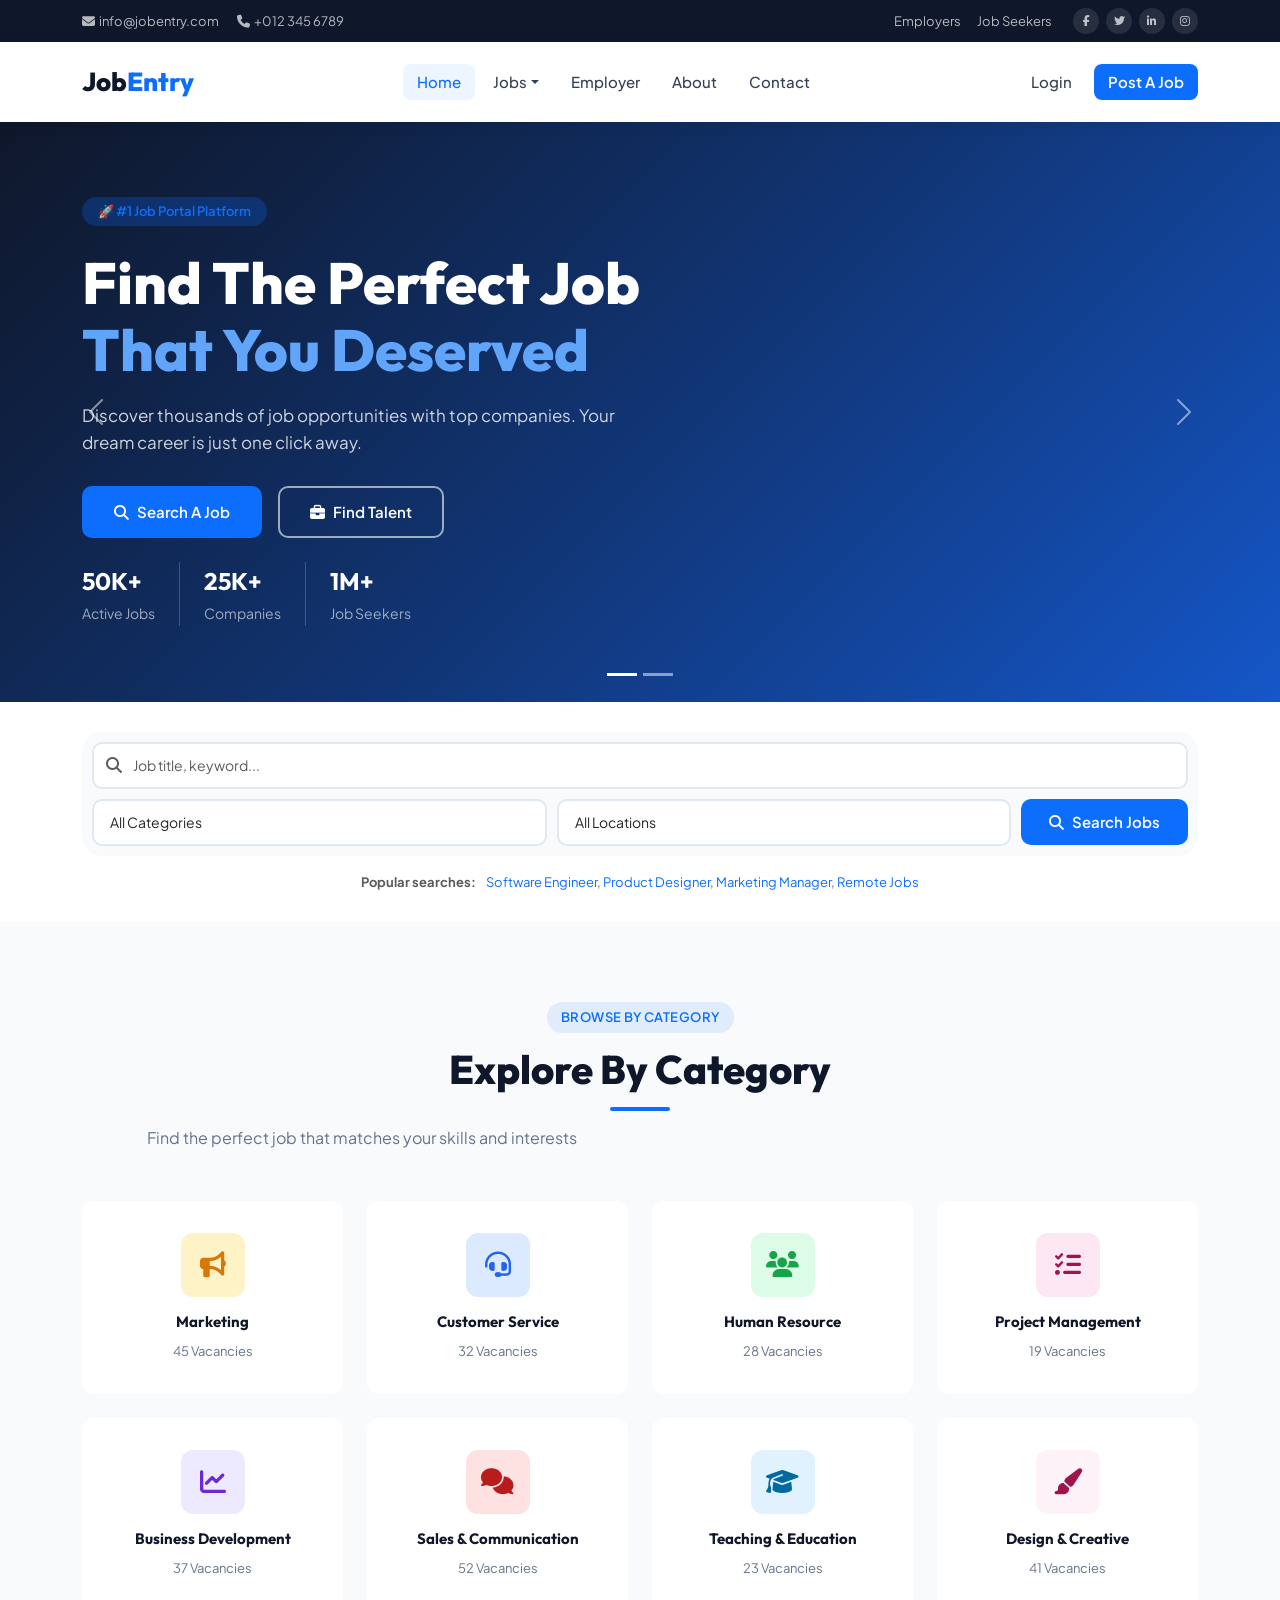
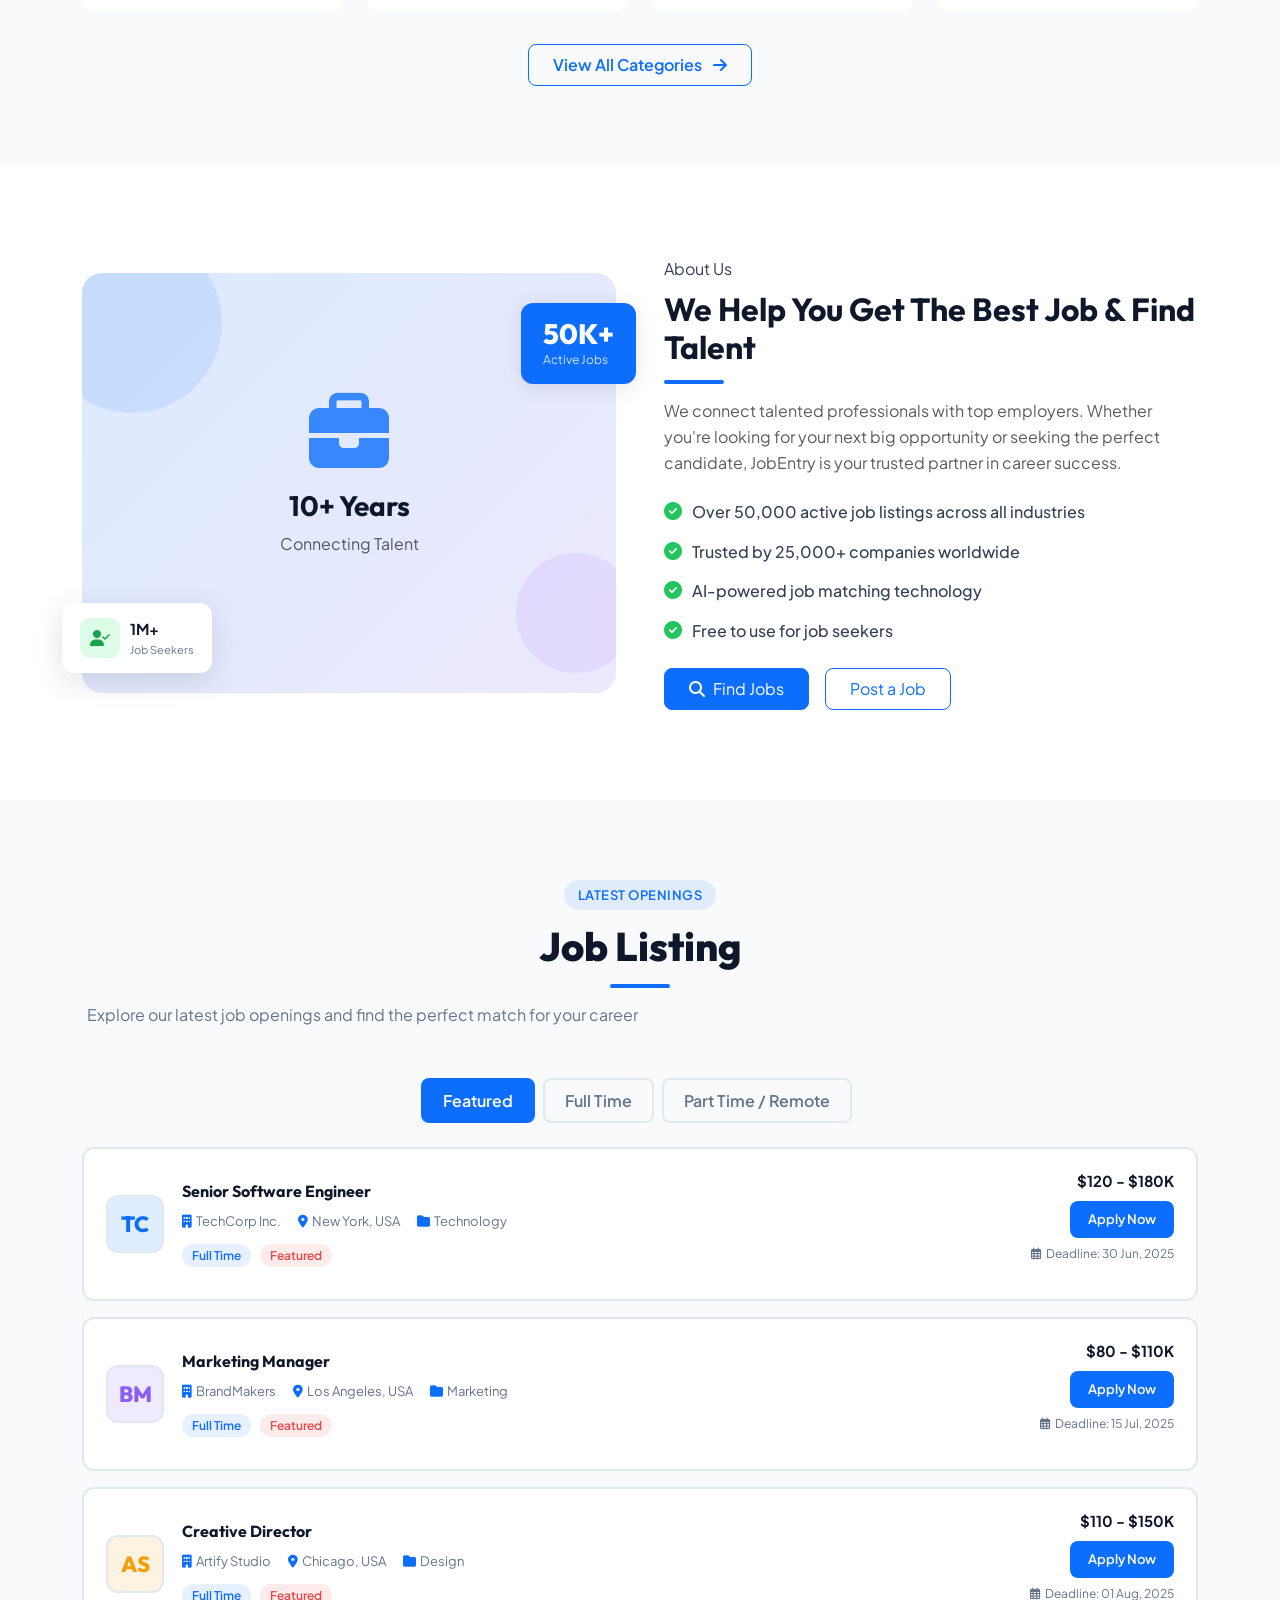
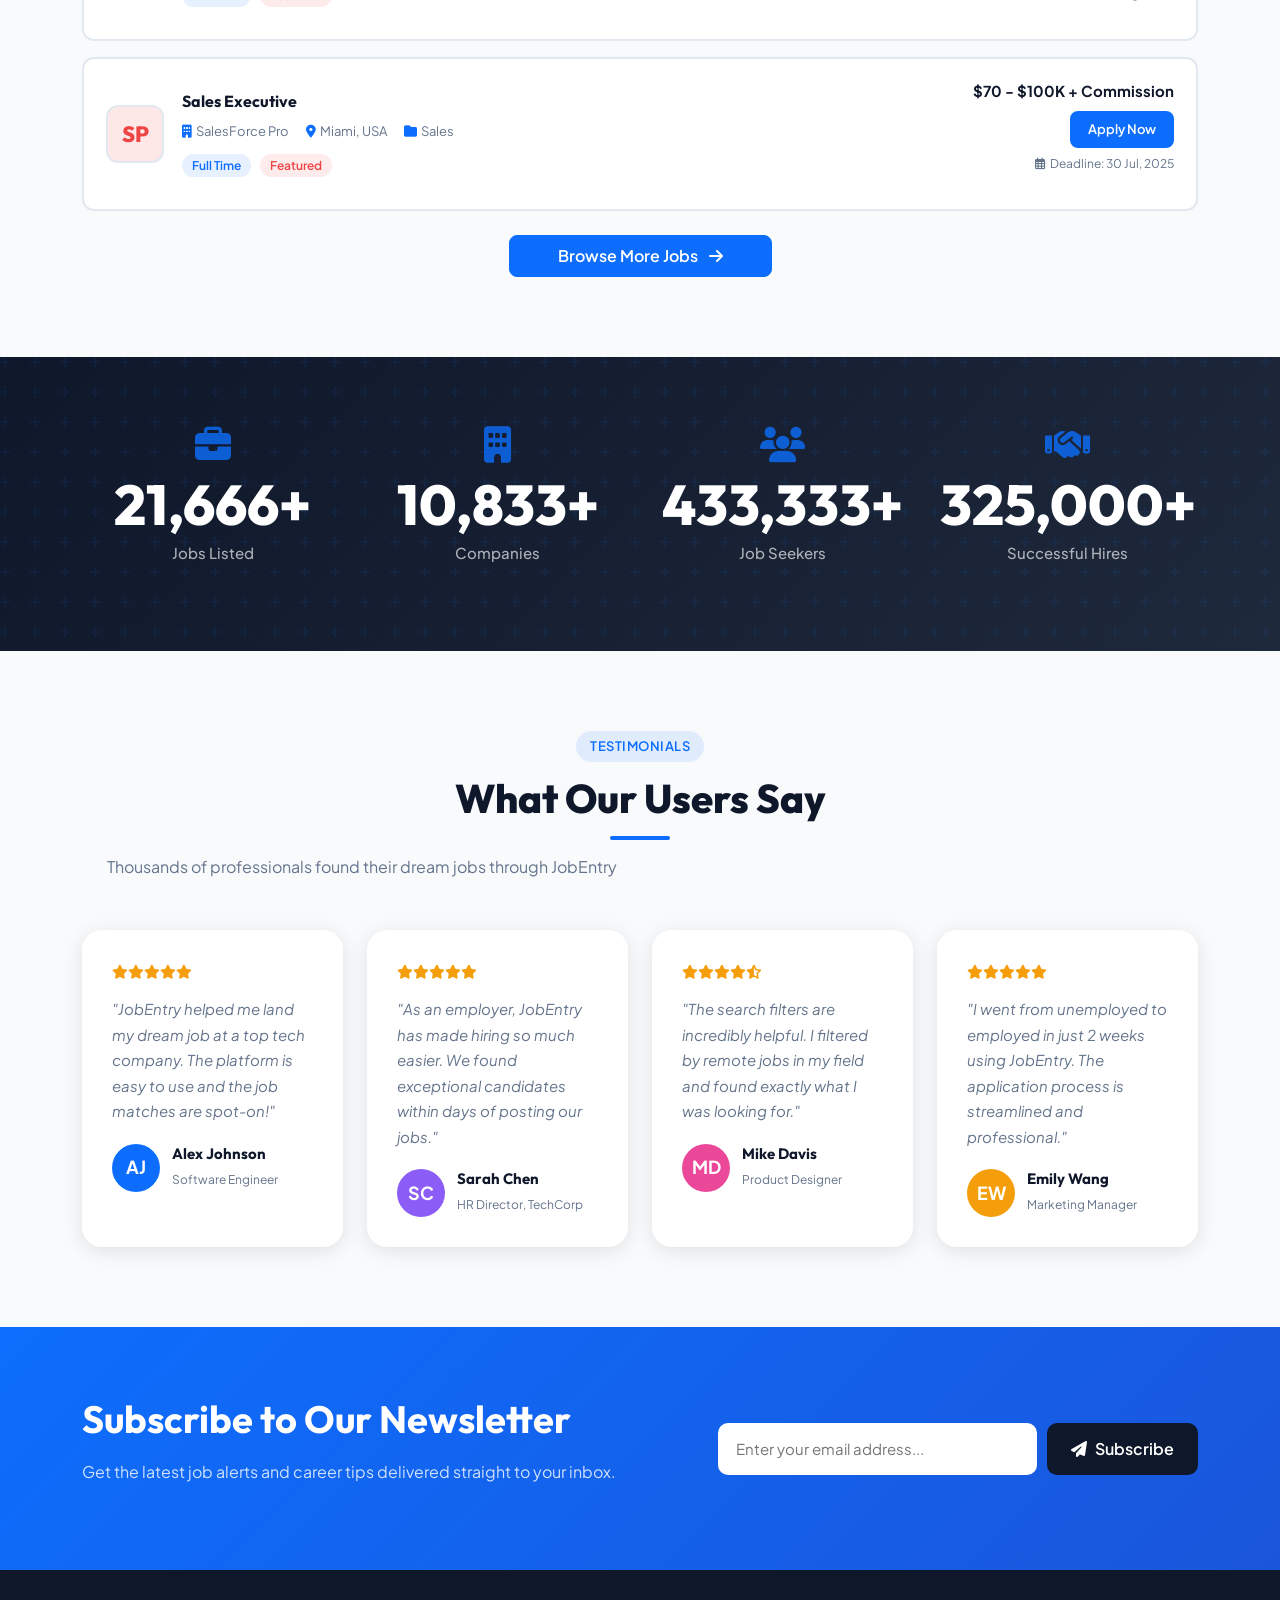
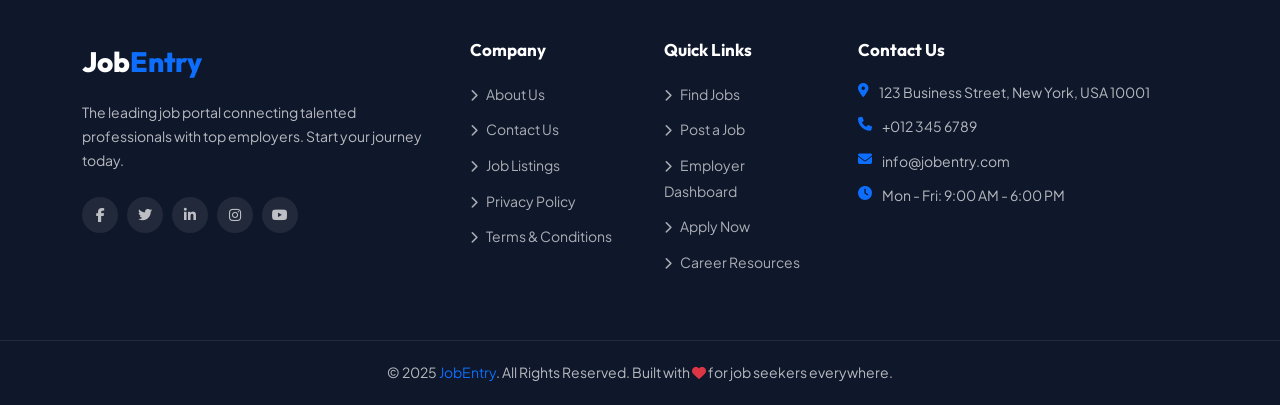
==== commit c39bdfaf: "Initial commit" ====
--- a/index.html
+++ b/index.html
@@ -1,468 +1,468 @@
-<!DOCTYPE html>
-<html lang="en">
-<head>
-  <meta charset="UTF-8" />
-  <meta name="viewport" content="width=device-width, initial-scale=1.0" />
-  <title>JobEntry - Find Your Dream Job</title>
-  <link rel="stylesheet" href="https://cdnjs.cloudflare.com/ajax/libs/bootstrap/5.3.2/css/bootstrap.min.css" />
-  <link rel="stylesheet" href="https://cdnjs.cloudflare.com/ajax/libs/font-awesome/6.5.0/css/all.min.css" />
-  <link rel="stylesheet" href="https://cdnjs.cloudflare.com/ajax/libs/OwlCarousel2/2.3.4/assets/owl.carousel.min.css" />
-  <link rel="stylesheet" href="css/style.css" />
-</head>
-<body>
-
-<!-- Preloader -->
-<div id="preloader"><div class="spinner"></div></div>
-
-<!-- Back to Top -->
-<button id="backToTop"><i class="fas fa-chevron-up"></i></button>
-
-<!-- Toast -->
-<div class="toast-container position-fixed bottom-0 end-0 p-3">
-  <div id="globalToast" class="toast align-items-center border-0" role="alert">
-    <div class="d-flex"><div class="toast-body fw-semibold"></div><button type="button" class="btn-close me-2 m-auto" data-bs-dismiss="toast"></button></div>
-  </div>
-</div>
-
-<!-- TOPBAR -->
-<div class="topbar d-none d-lg-block">
-  <div class="container">
-    <div class="d-flex justify-content-between align-items-center">
-      <div>
-        <span class="me-3"><i class="fas fa-envelope me-1"></i><a href="mailto:info@jobentry.com">info@jobentry.com</a></span>
-        <span><i class="fas fa-phone me-1"></i><a href="tel:+0123456789">+012 345 6789</a></span>
-      </div>
-      <div class="d-flex align-items-center gap-3">
-        <a href="#">Employers</a>
-        <a href="#">Job Seekers</a>
-        <div class="social-links">
-          <a href="#"><i class="fab fa-facebook-f"></i></a>
-          <a href="#"><i class="fab fa-twitter"></i></a>
-          <a href="#"><i class="fab fa-linkedin-in"></i></a>
-          <a href="#"><i class="fab fa-instagram"></i></a>
-        </div>
-      </div>
-    </div>
-  </div>
-</div>
-
-<!-- NAVBAR -->
-<nav class="navbar navbar-expand-lg">
-  <div class="container">
-    <a class="navbar-brand" href="index.html">Job<span>Entry</span></a>
-    <button class="navbar-toggler border-0" type="button" data-bs-toggle="collapse" data-bs-target="#navMenu">
-      <span class="navbar-toggler-icon"></span>
-    </button>
-    <div class="collapse navbar-collapse" id="navMenu">
-      <ul class="navbar-nav mx-auto gap-1">
-        <li class="nav-item"><a class="nav-link active" href="index.html">Home</a></li>
-        <li class="nav-item dropdown">
-          <a class="nav-link dropdown-toggle" href="#" data-bs-toggle="dropdown">Jobs</a>
-          <ul class="dropdown-menu">
-            <li><a class="dropdown-item" href="jobs.html"><i class="fas fa-list me-2 text-primary"></i>Job Listings</a></li>
-            <li><a class="dropdown-item" href="apply.html"><i class="fas fa-file-alt me-2 text-primary"></i>Apply for Job</a></li>
-          </ul>
-        </li>
-        <li class="nav-item"><a class="nav-link" href="employer.html">Employer</a></li>
-        <li class="nav-item"><a class="nav-link" href="#about">About</a></li>
-        <li class="nav-item"><a class="nav-link" href="#contact">Contact</a></li>
-      </ul>
-      <div class="d-flex align-items-center gap-2">
-        <a href="employer.html" class="nav-link btn btn-outline-primary btn-sm px-3 rounded-3 fw-600">Login</a>
-        <a href="employer.html" class="nav-link btn-post-job">Post A Job</a>
-      </div>
-    </div>
-  </div>
-</nav>
-
-<!-- HERO CAROUSEL -->
-<section class="hero-carousel">
-  <div id="heroCarousel" class="carousel slide carousel-fade" data-bs-ride="carousel" data-bs-interval="5000">
-    <div class="carousel-inner">
-
-      <!-- Slide 1 -->
-      <div class="carousel-item active">
-        <div class="hero-slide" style="background: linear-gradient(135deg, #0f172a 0%, #1e3a8a 100%); min-height: 580px;">
-          <div class="container">
-            <div class="row align-items-center" style="min-height:580px">
-              <div class="col-lg-7">
-                <div class="fade-up">
-                  <span class="badge bg-primary bg-opacity-25 text-primary fw-semibold px-3 py-2 rounded-pill mb-4 d-inline-block" style="font-size:13px">🚀 #1 Job Portal Platform</span>
-                  <h1>Find The Perfect Job<br><span style="color:#60a5fa">That You Deserved</span></h1>
-                  <p>Discover thousands of job opportunities with top companies. Your dream career is just one click away.</p>
-                  <div class="d-flex gap-3 flex-wrap">
-                    <a href="jobs.html" class="btn-hero-primary"><i class="fas fa-search me-2"></i>Search A Job</a>
-                    <a href="employer.html" class="btn-hero-outline"><i class="fas fa-briefcase me-2"></i>Find Talent</a>
-                  </div>
-                  <div class="d-flex gap-4 mt-4">
-                    <div><strong style="color:#fff;font-size:24px;font-family:'Outfit',sans-serif">50K+</strong><br><small style="color:rgba(255,255,255,0.6)">Active Jobs</small></div>
-                    <div style="border-left:1px solid rgba(255,255,255,0.2);padding-left:24px"><strong style="color:#fff;font-size:24px;font-family:'Outfit',sans-serif">25K+</strong><br><small style="color:rgba(255,255,255,0.6)">Companies</small></div>
-                    <div style="border-left:1px solid rgba(255,255,255,0.2);padding-left:24px"><strong style="color:#fff;font-size:24px;font-family:'Outfit',sans-serif">1M+</strong><br><small style="color:rgba(255,255,255,0.6)">Job Seekers</small></div>
-                  </div>
-                </div>
-              </div>
-            </div>
-          </div>
-        </div>
-      </div>
-
-      <!-- Slide 2 -->
-      <div class="carousel-item">
-        <div class="hero-slide" style="background: linear-gradient(135deg, #1e1b4b 0%, #2d1b69 50%, #0d6efd 100%); min-height: 580px;">
-          <div class="container">
-            <div class="row align-items-center" style="min-height:580px">
-              <div class="col-lg-7">
-                <div class="fade-up">
-                  <span class="badge bg-warning bg-opacity-25 text-warning fw-semibold px-3 py-2 rounded-pill mb-4 d-inline-block" style="font-size:13px">⭐ Trusted By Millions</span>
-                  <h1>Find The Best Startup<br><span style="color:#fbbf24">Job That Fits You</span></h1>
-                  <p>Join fast-growing startups and established companies. Build your future with opportunities that match your skills and passion.</p>
-                  <div class="d-flex gap-3 flex-wrap">
-                    <a href="jobs.html" class="btn-hero-primary"><i class="fas fa-search me-2"></i>Search A Job</a>
-                    <a href="employer.html" class="btn-hero-outline"><i class="fas fa-building me-2"></i>Post A Job</a>
-                  </div>
-                </div>
-              </div>
-            </div>
-          </div>
-        </div>
-      </div>
-
-    </div>
-    <!-- Controls -->
-    <button class="carousel-control-prev" type="button" data-bs-target="#heroCarousel" data-bs-slide="prev">
-      <span class="carousel-control-prev-icon"></span>
-    </button>
-    <button class="carousel-control-next" type="button" data-bs-target="#heroCarousel" data-bs-slide="next">
-      <span class="carousel-control-next-icon"></span>
-    </button>
-    <div class="carousel-indicators">
-      <button type="button" data-bs-target="#heroCarousel" data-bs-slide-to="0" class="active"></button>
-      <button type="button" data-bs-target="#heroCarousel" data-bs-slide-to="1"></button>
-    </div>
-  </div>
-</section>
-
-<!-- SEARCH SECTION -->
-<section class="search-section">
-  <div class="container">
-    <div class="search-box">
-      <div class="input-group flex-grow-1" style="min-width:220px">
-        <span class="input-group-text border-2 border-end-0" style="border-radius:10px 0 0 10px; background:white; border-color:var(--border)"><i class="fas fa-search text-muted"></i></span>
-        <input type="text" class="form-control border-2 border-start-0 ps-0" id="heroKeyword" placeholder="Job title, keyword..." style="border-radius:0 10px 10px 0; border-left:none" />
-      </div>
-      <select class="form-select" id="heroCategory" style="min-width:160px">
-        <option value="">All Categories</option>
-        <option>Marketing</option>
-        <option>Technology</option>
-        <option>Design</option>
-        <option>Human Resource</option>
-        <option>Project Management</option>
-        <option>Sales</option>
-        <option>Education</option>
-      </select>
-      <select class="form-select" id="heroLocation" style="min-width:150px">
-        <option value="">All Locations</option>
-        <option>New York, USA</option>
-        <option>Los Angeles, USA</option>
-        <option>Chicago, USA</option>
-        <option>Austin, USA</option>
-        <option>Remote</option>
-      </select>
-      <button class="btn-search" onclick="doSearch()"><i class="fas fa-search me-2"></i>Search Jobs</button>
-    </div>
-    <div class="mt-3 text-center text-muted" style="font-size:13px">
-      <strong>Popular searches:</strong>
-      <a href="jobs.html?keyword=software" class="text-primary ms-2">Software Engineer</a>,
-      <a href="jobs.html?keyword=designer" class="text-primary">Product Designer</a>,
-      <a href="jobs.html?keyword=marketing" class="text-primary">Marketing Manager</a>,
-      <a href="jobs.html?category=Remote" class="text-primary">Remote Jobs</a>
-    </div>
-  </div>
-</section>
-
-<!-- CATEGORIES -->
-<section class="categories-section">
-  <div class="container">
-    <div class="section-header text-center">
-      <span class="badge-label">Browse By Category</span>
-      <h2>Explore By Category</h2>
-      <div class="section-divider mx-auto"></div>
-      <p>Find the perfect job that matches your skills and interests</p>
-    </div>
-    <div class="row" id="categoriesGrid"></div>
-    <div class="text-center mt-2">
-      <a href="jobs.html" class="btn btn-outline-primary px-4 py-2 fw-semibold rounded-3">View All Categories <i class="fas fa-arrow-right ms-2"></i></a>
-    </div>
-  </div>
-</section>
-
-<!-- ABOUT SECTION -->
-<section class="about-section" id="about">
-  <div class="container">
-    <div class="row align-items-center g-5">
-      <div class="col-lg-6">
-        <div class="about-img-grid">
-          <div style="background:linear-gradient(135deg,#dbeafe,#ede9fe); border-radius:20px; height:420px; display:flex; align-items:center; justify-content:center; position:relative; overflow:hidden;">
-            <div style="position:absolute; width:180px; height:180px; background:rgba(13,110,253,0.1); border-radius:50%; top:-40px; left:-40px;"></div>
-            <div style="position:absolute; width:120px; height:120px; background:rgba(139,92,246,0.1); border-radius:50%; bottom:20px; right:-20px;"></div>
-            <div class="text-center" style="position:relative; z-index:1;">
-              <i class="fas fa-briefcase" style="font-size:80px; color:var(--primary); opacity:0.8;"></i>
-              <h3 class="mt-3" style="color:var(--dark)">10+ Years</h3>
-              <p class="text-muted">Connecting Talent</p>
-            </div>
-          </div>
-          <div class="about-stats-pill">
-            <div>
-              <h3>50K+</h3>
-              <p>Active Jobs</p>
-            </div>
-          </div>
-          <!-- Floating cards -->
-          <div style="position:absolute; bottom:20px; left:-20px; background:white; border-radius:12px; padding:14px 18px; box-shadow:0 8px 30px rgba(0,0,0,0.12); display:flex; align-items:center; gap:10px;">
-            <div style="width:40px; height:40px; background:#dcfce7; border-radius:10px; display:flex; align-items:center; justify-content:center;">
-              <i class="fas fa-user-check" style="color:#16a34a"></i>
-            </div>
-            <div>
-              <div style="font-weight:700; font-size:15px; color:var(--dark)">1M+</div>
-              <div style="font-size:11px; color:var(--text-muted)">Job Seekers</div>
-            </div>
-          </div>
-        </div>
-      </div>
-      <div class="col-lg-6">
-        <div class="fade-up">
-          <span class="badge-label">About Us</span>
-          <h2 class="mt-2">We Help You Get The Best Job & Find Talent</h2>
-          <div class="section-divider"></div>
-          <p class="text-muted mb-4">We connect talented professionals with top employers. Whether you're looking for your next big opportunity or seeking the perfect candidate, JobEntry is your trusted partner in career success.</p>
-          <div class="about-check"><i class="fas fa-check-circle"></i> <span>Over 50,000 active job listings across all industries</span></div>
-          <div class="about-check"><i class="fas fa-check-circle"></i> <span>Trusted by 25,000+ companies worldwide</span></div>
-          <div class="about-check"><i class="fas fa-check-circle"></i> <span>AI-powered job matching technology</span></div>
-          <div class="about-check"><i class="fas fa-check-circle"></i> <span>Free to use for job seekers</span></div>
-          <div class="d-flex gap-3 mt-4">
-            <a href="jobs.html" class="btn btn-primary px-4 py-2 rounded-3 fw-600"><i class="fas fa-search me-2"></i>Find Jobs</a>
-            <a href="employer.html" class="btn btn-outline-primary px-4 py-2 rounded-3 fw-600">Post a Job</a>
-          </div>
-        </div>
-      </div>
-    </div>
-  </div>
-</section>
-
-<!-- JOB LISTINGS -->
-<section class="jobs-section" style="background:var(--light)">
-  <div class="container">
-    <div class="section-header text-center">
-      <span class="badge-label">Latest Openings</span>
-      <h2>Job Listing</h2>
-      <div class="section-divider mx-auto"></div>
-      <p>Explore our latest job openings and find the perfect match for your career</p>
-    </div>
-
-    <!-- Tabs -->
-    <ul class="nav nav-pills justify-content-center mb-4" id="jobTabs">
-      <li class="nav-item"><button class="nav-link active" data-bs-toggle="pill" data-bs-target="#tab-featured">Featured</button></li>
-      <li class="nav-item"><button class="nav-link" data-bs-toggle="pill" data-bs-target="#tab-fulltime">Full Time</button></li>
-      <li class="nav-item"><button class="nav-link" data-bs-toggle="pill" data-bs-target="#tab-parttime">Part Time / Remote</button></li>
-    </ul>
-
-    <div class="tab-content">
-      <div class="tab-pane fade show active" id="tab-featured">
-        <div id="featuredJobs"></div>
-        <div class="text-center mt-4">
-          <a href="jobs.html" class="btn btn-primary px-5 py-2 rounded-3 fw-semibold">Browse More Jobs <i class="fas fa-arrow-right ms-2"></i></a>
-        </div>
-      </div>
-      <div class="tab-pane fade" id="tab-fulltime">
-        <div id="fulltimeJobs"></div>
-        <div class="text-center mt-4">
-          <a href="jobs.html?type=Full+Time" class="btn btn-primary px-5 py-2 rounded-3 fw-semibold">Browse More Jobs <i class="fas fa-arrow-right ms-2"></i></a>
-        </div>
-      </div>
-      <div class="tab-pane fade" id="tab-parttime">
-        <div id="parttimeJobs"></div>
-        <div class="text-center mt-4">
-          <a href="jobs.html?type=Part+Time" class="btn btn-primary px-5 py-2 rounded-3 fw-semibold">Browse More Jobs <i class="fas fa-arrow-right ms-2"></i></a>
-        </div>
-      </div>
-    </div>
-  </div>
-</section>
-
-<!-- COUNTER SECTION -->
-<section class="counter-section">
-  <div class="container">
-    <div class="row g-4">
-      <div class="col-6 col-md-3">
-        <div class="counter-item fade-up fade-up-d1">
-          <i class="fas fa-briefcase counter-icon"></i>
-          <div class="counter-num" data-target="50000" data-suffix="+">0</div>
-          <p>Jobs Listed</p>
-        </div>
-      </div>
-      <div class="col-6 col-md-3">
-        <div class="counter-item fade-up fade-up-d2">
-          <i class="fas fa-building counter-icon"></i>
-          <div class="counter-num" data-target="25000" data-suffix="+">0</div>
-          <p>Companies</p>
-        </div>
-      </div>
-      <div class="col-6 col-md-3">
-        <div class="counter-item fade-up fade-up-d3">
-          <i class="fas fa-users counter-icon"></i>
-          <div class="counter-num" data-target="1000000" data-suffix="+">0</div>
-          <p>Job Seekers</p>
-        </div>
-      </div>
-      <div class="col-6 col-md-3">
-        <div class="counter-item fade-up fade-up-d4">
-          <i class="fas fa-handshake counter-icon"></i>
-          <div class="counter-num" data-target="750000" data-suffix="+">0</div>
-          <p>Successful Hires</p>
-        </div>
-      </div>
-    </div>
-  </div>
-</section>
-
-<!-- TESTIMONIALS -->
-<section class="testimonials-section">
-  <div class="container">
-    <div class="section-header text-center">
-      <span class="badge-label">Testimonials</span>
-      <h2>What Our Users Say</h2>
-      <div class="section-divider mx-auto"></div>
-      <p>Thousands of professionals found their dream jobs through JobEntry</p>
-    </div>
-    <div class="row g-4">
-      <div class="col-md-6 col-lg-3">
-        <div class="testimonial-card fade-up fade-up-d1">
-          <div class="stars"><i class="fas fa-star"></i><i class="fas fa-star"></i><i class="fas fa-star"></i><i class="fas fa-star"></i><i class="fas fa-star"></i></div>
-          <p>"JobEntry helped me land my dream job at a top tech company. The platform is easy to use and the job matches are spot-on!"</p>
-          <div class="author">
-            <div class="author-placeholder">AJ</div>
-            <div>
-              <h6>Alex Johnson</h6>
-              <span>Software Engineer</span>
-            </div>
-          </div>
-        </div>
-      </div>
-      <div class="col-md-6 col-lg-3">
-        <div class="testimonial-card fade-up fade-up-d2">
-          <div class="stars"><i class="fas fa-star"></i><i class="fas fa-star"></i><i class="fas fa-star"></i><i class="fas fa-star"></i><i class="fas fa-star"></i></div>
-          <p>"As an employer, JobEntry has made hiring so much easier. We found exceptional candidates within days of posting our jobs."</p>
-          <div class="author">
-            <div class="author-placeholder" style="background:#8b5cf6">SC</div>
-            <div>
-              <h6>Sarah Chen</h6>
-              <span>HR Director, TechCorp</span>
-            </div>
-          </div>
-        </div>
-      </div>
-      <div class="col-md-6 col-lg-3">
-        <div class="testimonial-card fade-up fade-up-d3">
-          <div class="stars"><i class="fas fa-star"></i><i class="fas fa-star"></i><i class="fas fa-star"></i><i class="fas fa-star"></i><i class="fas fa-star-half-alt"></i></div>
-          <p>"The search filters are incredibly helpful. I filtered by remote jobs in my field and found exactly what I was looking for."</p>
-          <div class="author">
-            <div class="author-placeholder" style="background:#ec4899">MD</div>
-            <div>
-              <h6>Mike Davis</h6>
-              <span>Product Designer</span>
-            </div>
-          </div>
-        </div>
-      </div>
-      <div class="col-md-6 col-lg-3">
-        <div class="testimonial-card fade-up fade-up-d4">
-          <div class="stars"><i class="fas fa-star"></i><i class="fas fa-star"></i><i class="fas fa-star"></i><i class="fas fa-star"></i><i class="fas fa-star"></i></div>
-          <p>"I went from unemployed to employed in just 2 weeks using JobEntry. The application process is streamlined and professional."</p>
-          <div class="author">
-            <div class="author-placeholder" style="background:#f59e0b">EW</div>
-            <div>
-              <h6>Emily Wang</h6>
-              <span>Marketing Manager</span>
-            </div>
-          </div>
-        </div>
-      </div>
-    </div>
-  </div>
-</section>
-
-<!-- NEWSLETTER -->
-<section class="newsletter-section" id="contact">
-  <div class="container">
-    <div class="row align-items-center g-4">
-      <div class="col-lg-6">
-        <h2 class="mb-3">Subscribe to Our Newsletter</h2>
-        <p>Get the latest job alerts and career tips delivered straight to your inbox.</p>
-      </div>
-      <div class="col-lg-6">
-        <form class="newsletter-form ms-lg-auto" onsubmit="event.preventDefault(); showToast('Subscribed successfully! 🎉');">
-          <input type="email" placeholder="Enter your email address..." required />
-          <button type="submit" class="btn-sub"><i class="fas fa-paper-plane me-2"></i>Subscribe</button>
-        </form>
-      </div>
-    </div>
-  </div>
-</section>
-
-<!-- FOOTER -->
-<footer class="footer">
-  <div class="container">
-    <div class="row g-5">
-      <div class="col-lg-4 col-md-6">
-        <div class="footer-logo">Job<span>Entry</span></div>
-        <p class="mb-4">The leading job portal connecting talented professionals with top employers. Start your journey today.</p>
-        <div class="social-links">
-          <a href="#"><i class="fab fa-facebook-f"></i></a>
-          <a href="#"><i class="fab fa-twitter"></i></a>
-          <a href="#"><i class="fab fa-linkedin-in"></i></a>
-          <a href="#"><i class="fab fa-instagram"></i></a>
-          <a href="#"><i class="fab fa-youtube"></i></a>
-        </div>
-      </div>
-      <div class="col-lg-2 col-md-6">
-        <h5>Company</h5>
-        <ul class="footer-links ps-0">
-          <li><a href="#about"><i class="fas fa-chevron-right me-2 small"></i>About Us</a></li>
-          <li><a href="#contact"><i class="fas fa-chevron-right me-2 small"></i>Contact Us</a></li>
-          <li><a href="jobs.html"><i class="fas fa-chevron-right me-2 small"></i>Job Listings</a></li>
-          <li><a href="#"><i class="fas fa-chevron-right me-2 small"></i>Privacy Policy</a></li>
-          <li><a href="#"><i class="fas fa-chevron-right me-2 small"></i>Terms & Conditions</a></li>
-        </ul>
-      </div>
-      <div class="col-lg-2 col-md-6">
-        <h5>Quick Links</h5>
-        <ul class="footer-links ps-0">
-          <li><a href="jobs.html"><i class="fas fa-chevron-right me-2 small"></i>Find Jobs</a></li>
-          <li><a href="employer.html"><i class="fas fa-chevron-right me-2 small"></i>Post a Job</a></li>
-          <li><a href="employer.html"><i class="fas fa-chevron-right me-2 small"></i>Employer Dashboard</a></li>
-          <li><a href="apply.html"><i class="fas fa-chevron-right me-2 small"></i>Apply Now</a></li>
-          <li><a href="#"><i class="fas fa-chevron-right me-2 small"></i>Career Resources</a></li>
-        </ul>
-      </div>
-      <div class="col-lg-4 col-md-6">
-        <h5>Contact Us</h5>
-        <ul class="footer-contact ps-0">
-          <li><i class="fas fa-map-marker-alt"></i>123 Business Street, New York, USA 10001</li>
-          <li><i class="fas fa-phone"></i>+012 345 6789</li>
-          <li><i class="fas fa-envelope"></i>info@jobentry.com</li>
-          <li><i class="fas fa-clock"></i>Mon - Fri: 9:00 AM - 6:00 PM</li>
-        </ul>
-      </div>
-    </div>
-  </div>
-  <div class="footer-bottom">
-    <div class="container">
-      <p class="mb-0">&copy; 2025 <a href="#">JobEntry</a>. All Rights Reserved. Built with <i class="fas fa-heart text-danger"></i> for job seekers everywhere.</p>
-    </div>
-  </div>
-</footer>
-
-<script src="https://cdnjs.cloudflare.com/ajax/libs/bootstrap/5.3.2/js/bootstrap.bundle.min.js"></script>
-<script src="js/script.js"></script>
-</body>
-</html>
+<!DOCTYPE html>
+<html lang="en">
+<head>
+  <meta charset="UTF-8" />
+  <meta name="viewport" content="width=device-width, initial-scale=1.0" />
+  <title>JobEntry - Find Your Dream Job</title>
+  <link rel="stylesheet" href="https://cdnjs.cloudflare.com/ajax/libs/bootstrap/5.3.2/css/bootstrap.min.css" />
+  <link rel="stylesheet" href="https://cdnjs.cloudflare.com/ajax/libs/font-awesome/6.5.0/css/all.min.css" />
+  <link rel="stylesheet" href="https://cdnjs.cloudflare.com/ajax/libs/OwlCarousel2/2.3.4/assets/owl.carousel.min.css" />
+  <link rel="stylesheet" href="css/style.css" />
+</head>
+<body>
+
+<!-- Preloader -->
+<div id="preloader"><div class="spinner"></div></div>
+
+<!-- Back to Top -->
+<button id="backToTop"><i class="fas fa-chevron-up"></i></button>
+
+<!-- Toast -->
+<div class="toast-container position-fixed bottom-0 end-0 p-3">
+  <div id="globalToast" class="toast align-items-center border-0" role="alert">
+    <div class="d-flex"><div class="toast-body fw-semibold"></div><button type="button" class="btn-close me-2 m-auto" data-bs-dismiss="toast"></button></div>
+  </div>
+</div>
+
+<!-- TOPBAR -->
+<div class="topbar d-none d-lg-block">
+  <div class="container">
+    <div class="d-flex justify-content-between align-items-center">
+      <div>
+        <span class="me-3"><i class="fas fa-envelope me-1"></i><a href="mailto:info@jobentry.com">info@jobentry.com</a></span>
+        <span><i class="fas fa-phone me-1"></i><a href="tel:+0123456789">+012 345 6789</a></span>
+      </div>
+      <div class="d-flex align-items-center gap-3">
+        <a href="#">Employers</a>
+        <a href="#">Job Seekers</a>
+        <div class="social-links">
+          <a href="#"><i class="fab fa-facebook-f"></i></a>
+          <a href="#"><i class="fab fa-twitter"></i></a>
+          <a href="#"><i class="fab fa-linkedin-in"></i></a>
+          <a href="#"><i class="fab fa-instagram"></i></a>
+        </div>
+      </div>
+    </div>
+  </div>
+</div>
+
+<!-- NAVBAR -->
+<nav class="navbar navbar-expand-lg">
+  <div class="container">
+    <a class="navbar-brand" href="index.html">Job<span>Entry</span></a>
+    <button class="navbar-toggler border-0" type="button" data-bs-toggle="collapse" data-bs-target="#navMenu">
+      <span class="navbar-toggler-icon"></span>
+    </button>
+    <div class="collapse navbar-collapse" id="navMenu">
+      <ul class="navbar-nav mx-auto gap-1">
+        <li class="nav-item"><a class="nav-link active" href="index.html">Home</a></li>
+        <li class="nav-item dropdown">
+          <a class="nav-link dropdown-toggle" href="#" data-bs-toggle="dropdown">Jobs</a>
+          <ul class="dropdown-menu">
+            <li><a class="dropdown-item" href="jobs.html"><i class="fas fa-list me-2 text-primary"></i>Job Listings</a></li>
+            <li><a class="dropdown-item" href="apply.html"><i class="fas fa-file-alt me-2 text-primary"></i>Apply for Job</a></li>
+          </ul>
+        </li>
+        <li class="nav-item"><a class="nav-link" href="employer.html">Employer</a></li>
+        <li class="nav-item"><a class="nav-link" href="#about">About</a></li>
+        <li class="nav-item"><a class="nav-link" href="#contact">Contact</a></li>
+      </ul>
+      <div class="d-flex align-items-center gap-2">
+        <a href="employer.html" class="nav-link btn btn-outline-primary btn-sm px-3 rounded-3 fw-600">Login</a>
+        <a href="employer.html" class="nav-link btn-post-job">Post A Job</a>
+      </div>
+    </div>
+  </div>
+</nav>
+
+<!-- HERO CAROUSEL -->
+<section class="hero-carousel">
+  <div id="heroCarousel" class="carousel slide carousel-fade" data-bs-ride="carousel" data-bs-interval="5000">
+    <div class="carousel-inner">
+
+      <!-- Slide 1 -->
+      <div class="carousel-item active">
+        <div class="hero-slide" style="background: linear-gradient(135deg, #0f172a 0%, #1e3a8a 100%); min-height: 580px;">
+          <div class="container">
+            <div class="row align-items-center" style="min-height:580px">
+              <div class="col-lg-7">
+                <div class="fade-up">
+                  <span class="badge bg-primary bg-opacity-25 text-primary fw-semibold px-3 py-2 rounded-pill mb-4 d-inline-block" style="font-size:13px">🚀 #1 Job Portal Platform</span>
+                  <h1>Find The Perfect Job<br><span style="color:#60a5fa">That You Deserved</span></h1>
+                  <p>Discover thousands of job opportunities with top companies. Your dream career is just one click away.</p>
+                  <div class="d-flex gap-3 flex-wrap">
+                    <a href="jobs.html" class="btn-hero-primary"><i class="fas fa-search me-2"></i>Search A Job</a>
+                    <a href="employer.html" class="btn-hero-outline"><i class="fas fa-briefcase me-2"></i>Find Talent</a>
+                  </div>
+                  <div class="d-flex gap-4 mt-4">
+                    <div><strong style="color:#fff;font-size:24px;font-family:'Outfit',sans-serif">50K+</strong><br><small style="color:rgba(255,255,255,0.6)">Active Jobs</small></div>
+                    <div style="border-left:1px solid rgba(255,255,255,0.2);padding-left:24px"><strong style="color:#fff;font-size:24px;font-family:'Outfit',sans-serif">25K+</strong><br><small style="color:rgba(255,255,255,0.6)">Companies</small></div>
+                    <div style="border-left:1px solid rgba(255,255,255,0.2);padding-left:24px"><strong style="color:#fff;font-size:24px;font-family:'Outfit',sans-serif">1M+</strong><br><small style="color:rgba(255,255,255,0.6)">Job Seekers</small></div>
+                  </div>
+                </div>
+              </div>
+            </div>
+          </div>
+        </div>
+      </div>
+
+      <!-- Slide 2 -->
+      <div class="carousel-item">
+        <div class="hero-slide" style="background: linear-gradient(135deg, #1e1b4b 0%, #2d1b69 50%, #0d6efd 100%); min-height: 580px;">
+          <div class="container">
+            <div class="row align-items-center" style="min-height:580px">
+              <div class="col-lg-7">
+                <div class="fade-up">
+                  <span class="badge bg-warning bg-opacity-25 text-warning fw-semibold px-3 py-2 rounded-pill mb-4 d-inline-block" style="font-size:13px">⭐ Trusted By Millions</span>
+                  <h1>Find The Best Startup<br><span style="color:#fbbf24">Job That Fits You</span></h1>
+                  <p>Join fast-growing startups and established companies. Build your future with opportunities that match your skills and passion.</p>
+                  <div class="d-flex gap-3 flex-wrap">
+                    <a href="jobs.html" class="btn-hero-primary"><i class="fas fa-search me-2"></i>Search A Job</a>
+                    <a href="employer.html" class="btn-hero-outline"><i class="fas fa-building me-2"></i>Post A Job</a>
+                  </div>
+                </div>
+              </div>
+            </div>
+          </div>
+        </div>
+      </div>
+
+    </div>
+    <!-- Controls -->
+    <button class="carousel-control-prev" type="button" data-bs-target="#heroCarousel" data-bs-slide="prev">
+      <span class="carousel-control-prev-icon"></span>
+    </button>
+    <button class="carousel-control-next" type="button" data-bs-target="#heroCarousel" data-bs-slide="next">
+      <span class="carousel-control-next-icon"></span>
+    </button>
+    <div class="carousel-indicators">
+      <button type="button" data-bs-target="#heroCarousel" data-bs-slide-to="0" class="active"></button>
+      <button type="button" data-bs-target="#heroCarousel" data-bs-slide-to="1"></button>
+    </div>
+  </div>
+</section>
+
+<!-- SEARCH SECTION -->
+<section class="search-section">
+  <div class="container">
+    <div class="search-box">
+      <div class="input-group flex-grow-1" style="min-width:220px">
+        <span class="input-group-text border-2 border-end-0" style="border-radius:10px 0 0 10px; background:white; border-color:var(--border)"><i class="fas fa-search text-muted"></i></span>
+        <input type="text" class="form-control border-2 border-start-0 ps-0" id="heroKeyword" placeholder="Job title, keyword..." style="border-radius:0 10px 10px 0; border-left:none" />
+      </div>
+      <select class="form-select" id="heroCategory" style="min-width:160px">
+        <option value="">All Categories</option>
+        <option>Marketing</option>
+        <option>Technology</option>
+        <option>Design</option>
+        <option>Human Resource</option>
+        <option>Project Management</option>
+        <option>Sales</option>
+        <option>Education</option>
+      </select>
+      <select class="form-select" id="heroLocation" style="min-width:150px">
+        <option value="">All Locations</option>
+        <option>New York, USA</option>
+        <option>Los Angeles, USA</option>
+        <option>Chicago, USA</option>
+        <option>Austin, USA</option>
+        <option>Remote</option>
+      </select>
+      <button class="btn-search" onclick="doSearch()"><i class="fas fa-search me-2"></i>Search Jobs</button>
+    </div>
+    <div class="mt-3 text-center text-muted" style="font-size:13px">
+      <strong>Popular searches:</strong>
+      <a href="jobs.html?keyword=software" class="text-primary ms-2">Software Engineer</a>,
+      <a href="jobs.html?keyword=designer" class="text-primary">Product Designer</a>,
+      <a href="jobs.html?keyword=marketing" class="text-primary">Marketing Manager</a>,
+      <a href="jobs.html?category=Remote" class="text-primary">Remote Jobs</a>
+    </div>
+  </div>
+</section>
+
+<!-- CATEGORIES -->
+<section class="categories-section">
+  <div class="container">
+    <div class="section-header text-center">
+      <span class="badge-label">Browse By Category</span>
+      <h2>Explore By Category</h2>
+      <div class="section-divider mx-auto"></div>
+      <p>Find the perfect job that matches your skills and interests</p>
+    </div>
+    <div class="row" id="categoriesGrid"></div>
+    <div class="text-center mt-2">
+      <a href="jobs.html" class="btn btn-outline-primary px-4 py-2 fw-semibold rounded-3">View All Categories <i class="fas fa-arrow-right ms-2"></i></a>
+    </div>
+  </div>
+</section>
+
+<!-- ABOUT SECTION -->
+<section class="about-section" id="about">
+  <div class="container">
+    <div class="row align-items-center g-5">
+      <div class="col-lg-6">
+        <div class="about-img-grid">
+          <div style="background:linear-gradient(135deg,#dbeafe,#ede9fe); border-radius:20px; height:420px; display:flex; align-items:center; justify-content:center; position:relative; overflow:hidden;">
+            <div style="position:absolute; width:180px; height:180px; background:rgba(13,110,253,0.1); border-radius:50%; top:-40px; left:-40px;"></div>
+            <div style="position:absolute; width:120px; height:120px; background:rgba(139,92,246,0.1); border-radius:50%; bottom:20px; right:-20px;"></div>
+            <div class="text-center" style="position:relative; z-index:1;">
+              <i class="fas fa-briefcase" style="font-size:80px; color:var(--primary); opacity:0.8;"></i>
+              <h3 class="mt-3" style="color:var(--dark)">10+ Years</h3>
+              <p class="text-muted">Connecting Talent</p>
+            </div>
+          </div>
+          <div class="about-stats-pill">
+            <div>
+              <h3>50K+</h3>
+              <p>Active Jobs</p>
+            </div>
+          </div>
+          <!-- Floating cards -->
+          <div style="position:absolute; bottom:20px; left:-20px; background:white; border-radius:12px; padding:14px 18px; box-shadow:0 8px 30px rgba(0,0,0,0.12); display:flex; align-items:center; gap:10px;">
+            <div style="width:40px; height:40px; background:#dcfce7; border-radius:10px; display:flex; align-items:center; justify-content:center;">
+              <i class="fas fa-user-check" style="color:#16a34a"></i>
+            </div>
+            <div>
+              <div style="font-weight:700; font-size:15px; color:var(--dark)">1M+</div>
+              <div style="font-size:11px; color:var(--text-muted)">Job Seekers</div>
+            </div>
+          </div>
+        </div>
+      </div>
+      <div class="col-lg-6">
+        <div class="fade-up">
+          <span class="badge-label">About Us</span>
+          <h2 class="mt-2">We Help You Get The Best Job & Find Talent</h2>
+          <div class="section-divider"></div>
+          <p class="text-muted mb-4">We connect talented professionals with top employers. Whether you're looking for your next big opportunity or seeking the perfect candidate, JobEntry is your trusted partner in career success.</p>
+          <div class="about-check"><i class="fas fa-check-circle"></i> <span>Over 50,000 active job listings across all industries</span></div>
+          <div class="about-check"><i class="fas fa-check-circle"></i> <span>Trusted by 25,000+ companies worldwide</span></div>
+          <div class="about-check"><i class="fas fa-check-circle"></i> <span>AI-powered job matching technology</span></div>
+          <div class="about-check"><i class="fas fa-check-circle"></i> <span>Free to use for job seekers</span></div>
+          <div class="d-flex gap-3 mt-4">
+            <a href="jobs.html" class="btn btn-primary px-4 py-2 rounded-3 fw-600"><i class="fas fa-search me-2"></i>Find Jobs</a>
+            <a href="employer.html" class="btn btn-outline-primary px-4 py-2 rounded-3 fw-600">Post a Job</a>
+          </div>
+        </div>
+      </div>
+    </div>
+  </div>
+</section>
+
+<!-- JOB LISTINGS -->
+<section class="jobs-section" style="background:var(--light)">
+  <div class="container">
+    <div class="section-header text-center">
+      <span class="badge-label">Latest Openings</span>
+      <h2>Job Listing</h2>
+      <div class="section-divider mx-auto"></div>
+      <p>Explore our latest job openings and find the perfect match for your career</p>
+    </div>
+
+    <!-- Tabs -->
+    <ul class="nav nav-pills justify-content-center mb-4" id="jobTabs">
+      <li class="nav-item"><button class="nav-link active" data-bs-toggle="pill" data-bs-target="#tab-featured">Featured</button></li>
+      <li class="nav-item"><button class="nav-link" data-bs-toggle="pill" data-bs-target="#tab-fulltime">Full Time</button></li>
+      <li class="nav-item"><button class="nav-link" data-bs-toggle="pill" data-bs-target="#tab-parttime">Part Time / Remote</button></li>
+    </ul>
+
+    <div class="tab-content">
+      <div class="tab-pane fade show active" id="tab-featured">
+        <div id="featuredJobs"></div>
+        <div class="text-center mt-4">
+          <a href="jobs.html" class="btn btn-primary px-5 py-2 rounded-3 fw-semibold">Browse More Jobs <i class="fas fa-arrow-right ms-2"></i></a>
+        </div>
+      </div>
+      <div class="tab-pane fade" id="tab-fulltime">
+        <div id="fulltimeJobs"></div>
+        <div class="text-center mt-4">
+          <a href="jobs.html?type=Full+Time" class="btn btn-primary px-5 py-2 rounded-3 fw-semibold">Browse More Jobs <i class="fas fa-arrow-right ms-2"></i></a>
+        </div>
+      </div>
+      <div class="tab-pane fade" id="tab-parttime">
+        <div id="parttimeJobs"></div>
+        <div class="text-center mt-4">
+          <a href="jobs.html?type=Part+Time" class="btn btn-primary px-5 py-2 rounded-3 fw-semibold">Browse More Jobs <i class="fas fa-arrow-right ms-2"></i></a>
+        </div>
+      </div>
+    </div>
+  </div>
+</section>
+
+<!-- COUNTER SECTION -->
+<section class="counter-section">
+  <div class="container">
+    <div class="row g-4">
+      <div class="col-6 col-md-3">
+        <div class="counter-item fade-up fade-up-d1">
+          <i class="fas fa-briefcase counter-icon"></i>
+          <div class="counter-num" data-target="50000" data-suffix="+">0</div>
+          <p>Jobs Listed</p>
+        </div>
+      </div>
+      <div class="col-6 col-md-3">
+        <div class="counter-item fade-up fade-up-d2">
+          <i class="fas fa-building counter-icon"></i>
+          <div class="counter-num" data-target="25000" data-suffix="+">0</div>
+          <p>Companies</p>
+        </div>
+      </div>
+      <div class="col-6 col-md-3">
+        <div class="counter-item fade-up fade-up-d3">
+          <i class="fas fa-users counter-icon"></i>
+          <div class="counter-num" data-target="1000000" data-suffix="+">0</div>
+          <p>Job Seekers</p>
+        </div>
+      </div>
+      <div class="col-6 col-md-3">
+        <div class="counter-item fade-up fade-up-d4">
+          <i class="fas fa-handshake counter-icon"></i>
+          <div class="counter-num" data-target="750000" data-suffix="+">0</div>
+          <p>Successful Hires</p>
+        </div>
+      </div>
+    </div>
+  </div>
+</section>
+
+<!-- TESTIMONIALS -->
+<section class="testimonials-section">
+  <div class="container">
+    <div class="section-header text-center">
+      <span class="badge-label">Testimonials</span>
+      <h2>What Our Users Say</h2>
+      <div class="section-divider mx-auto"></div>
+      <p>Thousands of professionals found their dream jobs through JobEntry</p>
+    </div>
+    <div class="row g-4">
+      <div class="col-md-6 col-lg-3">
+        <div class="testimonial-card fade-up fade-up-d1">
+          <div class="stars"><i class="fas fa-star"></i><i class="fas fa-star"></i><i class="fas fa-star"></i><i class="fas fa-star"></i><i class="fas fa-star"></i></div>
+          <p>"JobEntry helped me land my dream job at a top tech company. The platform is easy to use and the job matches are spot-on!"</p>
+          <div class="author">
+            <div class="author-placeholder">AJ</div>
+            <div>
+              <h6>Alex Johnson</h6>
+              <span>Software Engineer</span>
+            </div>
+          </div>
+        </div>
+      </div>
+      <div class="col-md-6 col-lg-3">
+        <div class="testimonial-card fade-up fade-up-d2">
+          <div class="stars"><i class="fas fa-star"></i><i class="fas fa-star"></i><i class="fas fa-star"></i><i class="fas fa-star"></i><i class="fas fa-star"></i></div>
+          <p>"As an employer, JobEntry has made hiring so much easier. We found exceptional candidates within days of posting our jobs."</p>
+          <div class="author">
+            <div class="author-placeholder" style="background:#8b5cf6">SC</div>
+            <div>
+              <h6>Sarah Chen</h6>
+              <span>HR Director, TechCorp</span>
+            </div>
+          </div>
+        </div>
+      </div>
+      <div class="col-md-6 col-lg-3">
+        <div class="testimonial-card fade-up fade-up-d3">
+          <div class="stars"><i class="fas fa-star"></i><i class="fas fa-star"></i><i class="fas fa-star"></i><i class="fas fa-star"></i><i class="fas fa-star-half-alt"></i></div>
+          <p>"The search filters are incredibly helpful. I filtered by remote jobs in my field and found exactly what I was looking for."</p>
+          <div class="author">
+            <div class="author-placeholder" style="background:#ec4899">MD</div>
+            <div>
+              <h6>Mike Davis</h6>
+              <span>Product Designer</span>
+            </div>
+          </div>
+        </div>
+      </div>
+      <div class="col-md-6 col-lg-3">
+        <div class="testimonial-card fade-up fade-up-d4">
+          <div class="stars"><i class="fas fa-star"></i><i class="fas fa-star"></i><i class="fas fa-star"></i><i class="fas fa-star"></i><i class="fas fa-star"></i></div>
+          <p>"I went from unemployed to employed in just 2 weeks using JobEntry. The application process is streamlined and professional."</p>
+          <div class="author">
+            <div class="author-placeholder" style="background:#f59e0b">EW</div>
+            <div>
+              <h6>Emily Wang</h6>
+              <span>Marketing Manager</span>
+            </div>
+          </div>
+        </div>
+      </div>
+    </div>
+  </div>
+</section>
+
+<!-- NEWSLETTER -->
+<section class="newsletter-section" id="contact">
+  <div class="container">
+    <div class="row align-items-center g-4">
+      <div class="col-lg-6">
+        <h2 class="mb-3">Subscribe to Our Newsletter</h2>
+        <p>Get the latest job alerts and career tips delivered straight to your inbox.</p>
+      </div>
+      <div class="col-lg-6">
+        <form class="newsletter-form ms-lg-auto" onsubmit="event.preventDefault(); showToast('Subscribed successfully! 🎉');">
+          <input type="email" placeholder="Enter your email address..." required />
+          <button type="submit" class="btn-sub"><i class="fas fa-paper-plane me-2"></i>Subscribe</button>
+        </form>
+      </div>
+    </div>
+  </div>
+</section>
+
+<!-- FOOTER -->
+<footer class="footer">
+  <div class="container">
+    <div class="row g-5">
+      <div class="col-lg-4 col-md-6">
+        <div class="footer-logo">Job<span>Entry</span></div>
+        <p class="mb-4">The leading job portal connecting talented professionals with top employers. Start your journey today.</p>
+        <div class="social-links">
+          <a href="#"><i class="fab fa-facebook-f"></i></a>
+          <a href="#"><i class="fab fa-twitter"></i></a>
+          <a href="#"><i class="fab fa-linkedin-in"></i></a>
+          <a href="#"><i class="fab fa-instagram"></i></a>
+          <a href="#"><i class="fab fa-youtube"></i></a>
+        </div>
+      </div>
+      <div class="col-lg-2 col-md-6">
+        <h5>Company</h5>
+        <ul class="footer-links ps-0">
+          <li><a href="#about"><i class="fas fa-chevron-right me-2 small"></i>About Us</a></li>
+          <li><a href="#contact"><i class="fas fa-chevron-right me-2 small"></i>Contact Us</a></li>
+          <li><a href="jobs.html"><i class="fas fa-chevron-right me-2 small"></i>Job Listings</a></li>
+          <li><a href="#"><i class="fas fa-chevron-right me-2 small"></i>Privacy Policy</a></li>
+          <li><a href="#"><i class="fas fa-chevron-right me-2 small"></i>Terms & Conditions</a></li>
+        </ul>
+      </div>
+      <div class="col-lg-2 col-md-6">
+        <h5>Quick Links</h5>
+        <ul class="footer-links ps-0">
+          <li><a href="jobs.html"><i class="fas fa-chevron-right me-2 small"></i>Find Jobs</a></li>
+          <li><a href="employer.html"><i class="fas fa-chevron-right me-2 small"></i>Post a Job</a></li>
+          <li><a href="employer.html"><i class="fas fa-chevron-right me-2 small"></i>Employer Dashboard</a></li>
+          <li><a href="apply.html"><i class="fas fa-chevron-right me-2 small"></i>Apply Now</a></li>
+          <li><a href="#"><i class="fas fa-chevron-right me-2 small"></i>Career Resources</a></li>
+        </ul>
+      </div>
+      <div class="col-lg-4 col-md-6">
+        <h5>Contact Us</h5>
+        <ul class="footer-contact ps-0">
+          <li><i class="fas fa-map-marker-alt"></i>123 Business Street, New York, USA 10001</li>
+          <li><i class="fas fa-phone"></i>+012 345 6789</li>
+          <li><i class="fas fa-envelope"></i>info@jobentry.com</li>
+          <li><i class="fas fa-clock"></i>Mon - Fri: 9:00 AM - 6:00 PM</li>
+        </ul>
+      </div>
+    </div>
+  </div>
+  <div class="footer-bottom">
+    <div class="container">
+      <p class="mb-0">&copy; 2025 <a href="#">JobEntry</a>. All Rights Reserved. Built with <i class="fas fa-heart text-danger"></i> for job seekers everywhere.</p>
+    </div>
+  </div>
+</footer>
+
+<script src="https://cdnjs.cloudflare.com/ajax/libs/bootstrap/5.3.2/js/bootstrap.bundle.min.js"></script>
+<script src="js/script.js"></script>
+</body>
+</html>
--- a/css/style.css
+++ b/css/style.css
@@ -0,0 +1,757 @@
+/* =========================================
+   JOB PORTAL - MAIN STYLESHEET
+   ========================================= */
+
+@import url('https://fonts.googleapis.com/css2?family=Outfit:wght@300;400;500;600;700;800&family=Plus+Jakarta+Sans:wght@400;500;600;700&display=swap');
+
+:root {
+  --primary: #0d6efd;
+  --primary-dark: #0a58ca;
+  --secondary: #6c757d;
+  --accent: #f59e0b;
+  --dark: #0f172a;
+  --dark-2: #1e293b;
+  --light: #f8fafc;
+  --light-2: #e2e8f0;
+  --white: #ffffff;
+  --success: #22c55e;
+  --danger: #ef4444;
+  --text: #334155;
+  --text-muted: #64748b;
+  --border: #e2e8f0;
+  --shadow-sm: 0 1px 3px rgba(0,0,0,0.08);
+  --shadow: 0 4px 20px rgba(0,0,0,0.10);
+  --shadow-lg: 0 10px 40px rgba(0,0,0,0.15);
+  --radius: 12px;
+  --radius-lg: 20px;
+  --transition: all 0.3s ease;
+  --font-heading: 'Outfit', sans-serif;
+  --font-body: 'Plus Jakarta Sans', sans-serif;
+}
+
+* { box-sizing: border-box; margin: 0; padding: 0; }
+
+body {
+  font-family: var(--font-body);
+  color: var(--text);
+  background: var(--white);
+  overflow-x: hidden;
+  line-height: 1.6;
+}
+
+h1,h2,h3,h4,h5,h6 { font-family: var(--font-heading); font-weight: 700; color: var(--dark); }
+a { text-decoration: none; color: inherit; transition: var(--transition); }
+img { max-width: 100%; }
+
+/* ---- SCROLLBAR ---- */
+::-webkit-scrollbar { width: 6px; }
+::-webkit-scrollbar-track { background: var(--light); }
+::-webkit-scrollbar-thumb { background: var(--primary); border-radius: 3px; }
+
+/* ---- PRELOADER ---- */
+#preloader {
+  position: fixed; inset: 0;
+  background: var(--white);
+  display: flex; align-items: center; justify-content: center;
+  z-index: 9999;
+  transition: opacity 0.5s;
+}
+#preloader .spinner {
+  width: 48px; height: 48px;
+  border: 4px solid var(--light-2);
+  border-top-color: var(--primary);
+  border-radius: 50%;
+  animation: spin 0.8s linear infinite;
+}
+@keyframes spin { to { transform: rotate(360deg); } }
+
+/* ---- BACK TO TOP ---- */
+#backToTop {
+  position: fixed; bottom: 30px; right: 30px;
+  width: 44px; height: 44px;
+  background: var(--primary);
+  color: var(--white);
+  border: none; border-radius: 50%;
+  font-size: 18px; cursor: pointer;
+  display: none; align-items: center; justify-content: center;
+  z-index: 999;
+  box-shadow: var(--shadow);
+  transition: var(--transition);
+}
+#backToTop:hover { background: var(--primary-dark); transform: translateY(-3px); }
+
+/* ---- TOPBAR ---- */
+.topbar {
+  background: var(--dark);
+  color: rgba(255,255,255,0.7);
+  font-size: 13px;
+  padding: 8px 0;
+}
+.topbar a { color: rgba(255,255,255,0.7); }
+.topbar a:hover { color: var(--white); }
+.topbar .social-links a {
+  width: 26px; height: 26px;
+  background: rgba(255,255,255,0.1);
+  border-radius: 50%;
+  display: inline-flex; align-items: center; justify-content: center;
+  margin-left: 5px;
+  font-size: 11px;
+}
+.topbar .social-links a:hover { background: var(--primary); color: var(--white); }
+
+/* ---- NAVBAR ---- */
+.navbar {
+  background: var(--white);
+  padding: 14px 0;
+  box-shadow: 0 2px 15px rgba(0,0,0,0.07);
+  position: sticky; top: 0; z-index: 1000;
+}
+.navbar-brand {
+  font-family: var(--font-heading);
+  font-size: 26px; font-weight: 800;
+  color: var(--dark);
+}
+.navbar-brand span { color: var(--primary); }
+.navbar .nav-link {
+  font-weight: 500; color: var(--text); padding: 6px 14px !important;
+  font-size: 15px;
+  border-radius: 8px;
+}
+.navbar .nav-link:hover, .navbar .nav-link.active { color: var(--primary); background: rgba(13,110,253,0.07); }
+.navbar .dropdown-menu {
+  border: none;
+  box-shadow: var(--shadow-lg);
+  border-radius: var(--radius);
+  padding: 8px;
+  margin-top: 8px;
+}
+.navbar .dropdown-item {
+  border-radius: 8px; padding: 8px 14px; font-size: 14px; font-weight: 500;
+}
+.navbar .dropdown-item:hover { background: rgba(13,110,253,0.08); color: var(--primary); }
+.btn-post-job {
+  background: var(--primary);
+  color: var(--white) !important;
+  border-radius: 8px !important;
+  padding: 8px 20px !important;
+  font-weight: 600 !important;
+}
+.btn-post-job:hover { background: var(--primary-dark); color: var(--white) !important; }
+
+/* ---- HERO / CAROUSEL ---- */
+.hero-carousel { position: relative; }
+.hero-slide {
+  min-height: 560px;
+  background-size: cover; background-position: center;
+  display: flex; align-items: center;
+  position: relative;
+}
+.hero-slide::before {
+  content: '';
+  position: absolute; inset: 0;
+  background: linear-gradient(135deg, rgba(15,23,42,0.82) 0%, rgba(13,110,253,0.55) 100%);
+}
+.hero-slide .container { position: relative; z-index: 2; }
+.hero-slide h1 {
+  font-size: clamp(32px, 5vw, 58px);
+  font-weight: 800; color: var(--white); line-height: 1.15;
+  margin-bottom: 18px;
+}
+.hero-slide p { color: rgba(255,255,255,0.8); font-size: 17px; margin-bottom: 30px; max-width: 540px; }
+.hero-slide .btn-hero-primary {
+  background: var(--primary); color: var(--white);
+  padding: 12px 30px; border-radius: 10px; font-weight: 600; font-size: 15px;
+  border: 2px solid var(--primary);
+  transition: var(--transition);
+}
+.hero-slide .btn-hero-primary:hover { background: transparent; color: var(--white); }
+.hero-slide .btn-hero-outline {
+  background: transparent; color: var(--white);
+  padding: 12px 30px; border-radius: 10px; font-weight: 600; font-size: 15px;
+  border: 2px solid rgba(255,255,255,0.6);
+  transition: var(--transition);
+}
+.hero-slide .btn-hero-outline:hover { background: var(--white); color: var(--dark); border-color: var(--white); }
+
+/* ---- SEARCH BAR ---- */
+.search-section {
+  background: var(--white);
+  padding: 30px 0;
+  box-shadow: 0 4px 20px rgba(0,0,0,0.06);
+}
+.search-box {
+  background: var(--light);
+  border-radius: var(--radius-lg);
+  padding: 10px;
+  display: flex; gap: 10px; flex-wrap: wrap;
+  align-items: center;
+}
+.search-box .form-select,
+.search-box .form-control {
+  border: 2px solid var(--border);
+  border-radius: 10px;
+  padding: 11px 16px;
+  font-size: 14px; font-family: var(--font-body);
+  background: var(--white);
+  flex: 1; min-width: 140px;
+  transition: var(--transition);
+}
+.search-box .form-select:focus,
+.search-box .form-control:focus {
+  border-color: var(--primary);
+  box-shadow: 0 0 0 3px rgba(13,110,253,0.12);
+  outline: none;
+}
+.search-box .btn-search {
+  background: var(--primary); color: var(--white);
+  border: none; border-radius: 10px;
+  padding: 11px 28px; font-weight: 600; font-size: 15px;
+  white-space: nowrap;
+  transition: var(--transition);
+}
+.search-box .btn-search:hover { background: var(--primary-dark); transform: translateY(-1px); }
+
+/* ---- SECTION HEADERS ---- */
+.section-header { margin-bottom: 50px; }
+.section-header .badge-label {
+  display: inline-block;
+  background: rgba(13,110,253,0.1);
+  color: var(--primary);
+  font-size: 13px; font-weight: 600;
+  padding: 5px 14px; border-radius: 20px;
+  margin-bottom: 12px; letter-spacing: 0.5px;
+  text-transform: uppercase;
+}
+.section-header h2 {
+  font-size: clamp(26px, 4vw, 40px);
+  font-weight: 800; line-height: 1.2;
+  color: var(--dark);
+}
+.section-header p { color: var(--text-muted); font-size: 16px; max-width: 560px; }
+.section-divider {
+  width: 60px; height: 4px;
+  background: var(--primary);
+  border-radius: 2px; margin: 14px 0;
+}
+
+/* ---- CATEGORIES ---- */
+.categories-section { padding: 80px 0; background: var(--light); }
+.category-card {
+  background: var(--white);
+  border-radius: var(--radius);
+  padding: 30px 24px;
+  text-align: center;
+  border: 2px solid transparent;
+  transition: var(--transition);
+  cursor: pointer;
+  height: 100%;
+}
+.category-card:hover {
+  border-color: var(--primary);
+  transform: translateY(-6px);
+  box-shadow: var(--shadow-lg);
+}
+.category-card .cat-icon {
+  width: 64px; height: 64px;
+  border-radius: var(--radius);
+  display: flex; align-items: center; justify-content: center;
+  font-size: 26px; margin: 0 auto 16px;
+  transition: var(--transition);
+}
+.category-card:hover .cat-icon { transform: scale(1.1); }
+.category-card h5 { font-size: 15px; font-weight: 700; margin-bottom: 6px; }
+.category-card span { font-size: 13px; color: var(--text-muted); }
+
+/* ---- ABOUT SECTION ---- */
+.about-section { padding: 90px 0; }
+.about-img-grid { position: relative; }
+.about-img-grid .img-main {
+  border-radius: var(--radius-lg);
+  box-shadow: var(--shadow-lg);
+  width: 100%;
+  object-fit: cover; height: 420px;
+}
+.about-img-grid .img-float {
+  position: absolute;
+  width: 160px; height: 160px;
+  object-fit: cover;
+  border-radius: var(--radius);
+  border: 4px solid var(--white);
+  box-shadow: var(--shadow);
+}
+.about-img-grid .img-float.bottom-right { bottom: -20px; right: -20px; }
+.about-stats-pill {
+  background: var(--primary);
+  color: var(--white);
+  padding: 14px 22px;
+  border-radius: var(--radius);
+  display: inline-flex; align-items: center; gap: 12px;
+  box-shadow: var(--shadow);
+  position: absolute; top: 30px; right: -20px;
+}
+.about-stats-pill h3 { font-size: 28px; font-weight: 800; color: var(--white); margin: 0; }
+.about-stats-pill p { font-size: 12px; color: rgba(255,255,255,0.8); margin: 0; }
+.about-check { display: flex; align-items: center; gap: 10px; margin-bottom: 14px; font-weight: 500; }
+.about-check i { color: var(--success); font-size: 18px; }
+
+/* ---- JOB LISTINGS ---- */
+.jobs-section { padding: 80px 0; }
+.jobs-section .nav-pills .nav-link {
+  border-radius: 8px; font-weight: 600; color: var(--text-muted);
+  padding: 8px 20px; border: 2px solid var(--border);
+  margin-right: 8px;
+}
+.jobs-section .nav-pills .nav-link.active {
+  background: var(--primary); border-color: var(--primary); color: var(--white);
+}
+.job-card {
+  background: var(--white);
+  border: 2px solid var(--border);
+  border-radius: var(--radius);
+  padding: 20px 22px;
+  transition: var(--transition);
+  display: flex; align-items: center; gap: 18px;
+  margin-bottom: 16px;
+}
+.job-card:hover {
+  border-color: var(--primary);
+  box-shadow: var(--shadow);
+  transform: translateX(4px);
+}
+.job-card .company-logo {
+  width: 58px; height: 58px;
+  border-radius: 12px;
+  border: 2px solid var(--border);
+  object-fit: contain; padding: 6px;
+  flex-shrink: 0; background: var(--white);
+}
+.job-card .company-logo-placeholder {
+  width: 58px; height: 58px;
+  border-radius: 12px;
+  border: 2px solid var(--border);
+  flex-shrink: 0; background: var(--light);
+  display: flex; align-items: center; justify-content: center;
+  font-size: 22px; font-weight: 800;
+  color: var(--primary);
+  font-family: var(--font-heading);
+}
+.job-card .job-info { flex: 1; }
+.job-card h5 {
+  font-size: 16px; font-weight: 700; margin-bottom: 6px;
+  transition: var(--transition);
+}
+.job-card:hover h5 { color: var(--primary); }
+.job-card .job-meta span {
+  font-size: 13px; color: var(--text-muted);
+  margin-right: 14px;
+}
+.job-card .job-meta i { margin-right: 4px; color: var(--primary); }
+.job-card .badge-type {
+  font-size: 12px; font-weight: 600; padding: 4px 10px;
+  border-radius: 20px; margin-right: 6px;
+}
+.badge-fulltime { background: rgba(13,110,253,0.1); color: var(--primary); }
+.badge-parttime { background: rgba(245,158,11,0.1); color: var(--accent); }
+.badge-remote { background: rgba(34,197,94,0.1); color: var(--success); }
+.badge-featured { background: rgba(239,68,68,0.1); color: var(--danger); }
+.badge-urgent { background: rgba(239,68,68,1); color: white; }
+.job-card .job-actions { flex-shrink: 0; text-align: right; }
+.job-card .salary {
+  font-weight: 700; font-size: 15px; color: var(--dark);
+  display: block; margin-bottom: 8px;
+}
+.job-card .deadline { font-size: 12px; color: var(--text-muted); margin-top: 6px; }
+.btn-apply {
+  background: var(--primary); color: var(--white);
+  border: none; border-radius: 8px;
+  padding: 8px 18px; font-size: 13px; font-weight: 600;
+  transition: var(--transition); cursor: pointer;
+}
+.btn-apply:hover { background: var(--primary-dark); transform: translateY(-2px); }
+
+/* ---- COUNTER SECTION ---- */
+.counter-section {
+  background: linear-gradient(135deg, var(--dark) 0%, var(--dark-2) 100%);
+  padding: 70px 0; position: relative; overflow: hidden;
+}
+.counter-section::before {
+  content: '';
+  position: absolute; inset: 0;
+  background: url("data:image/svg+xml,%3Csvg width='60' height='60' viewBox='0 0 60 60' xmlns='http://www.w3.org/2000/svg'%3E%3Cg fill='none' fill-rule='evenodd'%3E%3Cg fill='%230d6efd' fill-opacity='0.08'%3E%3Cpath d='M36 34v-4h-2v4h-4v2h4v4h2v-4h4v-2h-4zm0-30V0h-2v4h-4v2h4v4h2V6h4V4h-4zM6 34v-4H4v4H0v2h4v4h2v-4h4v-2H6zM6 4V0H4v4H0v2h4v4h2V6h4V4H6z'/%3E%3C/g%3E%3C/g%3E%3C/svg%3E");
+}
+.counter-item { text-align: center; position: relative; z-index: 1; }
+.counter-item .counter-num {
+  font-family: var(--font-heading);
+  font-size: clamp(36px, 5vw, 56px); font-weight: 800;
+  color: var(--white); line-height: 1;
+  margin-bottom: 8px;
+}
+.counter-item .counter-num span { color: var(--accent); }
+.counter-item p { color: rgba(255,255,255,0.65); font-size: 15px; font-weight: 500; }
+.counter-item .counter-icon {
+  font-size: 36px; color: var(--primary);
+  margin-bottom: 14px; display: block;
+  opacity: 0.8;
+}
+
+/* ---- TESTIMONIALS ---- */
+.testimonials-section { padding: 80px 0; background: var(--light); }
+.testimonial-card {
+  background: var(--white);
+  border-radius: var(--radius-lg);
+  padding: 30px;
+  box-shadow: var(--shadow);
+  transition: var(--transition);
+  height: 100%;
+}
+.testimonial-card:hover { transform: translateY(-6px); box-shadow: var(--shadow-lg); }
+.testimonial-card .stars { color: var(--accent); margin-bottom: 14px; font-size: 14px; }
+.testimonial-card p { color: var(--text-muted); font-size: 15px; line-height: 1.7; margin-bottom: 20px; font-style: italic; }
+.testimonial-card .author { display: flex; align-items: center; gap: 12px; }
+.testimonial-card .author img {
+  width: 48px; height: 48px; border-radius: 50%;
+  object-fit: cover; border: 2px solid var(--primary);
+}
+.testimonial-card .author .author-placeholder {
+  width: 48px; height: 48px; border-radius: 50%;
+  background: var(--primary); color: var(--white);
+  display: flex; align-items: center; justify-content: center;
+  font-weight: 700; font-size: 18px;
+}
+.testimonial-card .author h6 { font-size: 15px; font-weight: 700; margin-bottom: 2px; }
+.testimonial-card .author span { font-size: 12px; color: var(--text-muted); }
+
+/* ---- NEWSLETTER ---- */
+.newsletter-section {
+  background: linear-gradient(135deg, var(--primary) 0%, #1a56db 100%);
+  padding: 70px 0;
+}
+.newsletter-section h2 { color: var(--white); font-size: clamp(26px, 4vw, 38px); }
+.newsletter-section p { color: rgba(255,255,255,0.8); font-size: 16px; }
+.newsletter-form { display: flex; gap: 10px; max-width: 480px; }
+.newsletter-form input {
+  flex: 1; border: none; border-radius: 10px;
+  padding: 13px 18px; font-size: 15px; font-family: var(--font-body);
+  outline: none;
+}
+.newsletter-form .btn-sub {
+  background: var(--dark); color: var(--white);
+  border: none; border-radius: 10px;
+  padding: 13px 24px; font-weight: 600; cursor: pointer;
+  transition: var(--transition); white-space: nowrap;
+}
+.newsletter-form .btn-sub:hover { background: var(--accent); }
+
+/* ---- FOOTER ---- */
+.footer { background: var(--dark); color: rgba(255,255,255,0.7); padding: 70px 0 0; }
+.footer h5 { color: var(--white); font-size: 17px; font-weight: 700; margin-bottom: 20px; }
+.footer-logo { font-family: var(--font-heading); font-size: 28px; font-weight: 800; color: var(--white); margin-bottom: 16px; }
+.footer-logo span { color: var(--primary); }
+.footer p { font-size: 14px; line-height: 1.7; }
+.footer .footer-links li { list-style: none; margin-bottom: 10px; }
+.footer .footer-links a { color: rgba(255,255,255,0.65); font-size: 14px; transition: var(--transition); }
+.footer .footer-links a:hover { color: var(--primary); padding-left: 4px; }
+.footer .footer-contact li { list-style: none; margin-bottom: 12px; font-size: 14px; display: flex; align-items: flex-start; gap: 10px; }
+.footer .footer-contact i { color: var(--primary); margin-top: 2px; }
+.footer .social-links a {
+  width: 36px; height: 36px;
+  background: rgba(255,255,255,0.08);
+  border-radius: 50%; display: inline-flex; align-items: center; justify-content: center;
+  margin-right: 6px; font-size: 14px; color: rgba(255,255,255,0.7);
+  transition: var(--transition);
+}
+.footer .social-links a:hover { background: var(--primary); color: var(--white); }
+.footer-bottom {
+  border-top: 1px solid rgba(255,255,255,0.08);
+  padding: 20px 0; margin-top: 50px;
+  font-size: 13px; text-align: center;
+}
+.footer-bottom a { color: var(--primary); }
+
+/* ---- JOBS PAGE ---- */
+.page-header {
+  background: linear-gradient(135deg, var(--dark) 0%, var(--dark-2) 100%);
+  padding: 60px 0;
+  position: relative;
+}
+.page-header::before {
+  content: '';
+  position: absolute; inset: 0;
+  background: linear-gradient(135deg, rgba(13,110,253,0.3) 0%, transparent 70%);
+}
+.page-header .container { position: relative; z-index: 2; }
+.page-header h1 { color: var(--white); font-size: clamp(28px, 4vw, 42px); font-weight: 800; }
+.page-header .breadcrumb { margin: 0; }
+.page-header .breadcrumb-item, .page-header .breadcrumb-item a { color: rgba(255,255,255,0.65); font-size: 14px; }
+.page-header .breadcrumb-item.active, .page-header .breadcrumb-item::before { color: rgba(255,255,255,0.4); }
+.page-header .breadcrumb-item a:hover { color: var(--white); }
+
+.jobs-list-section { padding: 60px 0; }
+.filter-sidebar {
+  background: var(--white);
+  border-radius: var(--radius);
+  border: 2px solid var(--border);
+  padding: 24px;
+  position: sticky; top: 90px;
+}
+.filter-sidebar h5 { font-size: 16px; font-weight: 700; margin-bottom: 16px; padding-bottom: 12px; border-bottom: 2px solid var(--border); }
+.filter-group { margin-bottom: 24px; }
+.filter-group label { font-size: 13px; font-weight: 600; color: var(--text); display: block; margin-bottom: 8px; text-transform: uppercase; letter-spacing: 0.5px; }
+.filter-group .form-check { margin-bottom: 8px; }
+.filter-group .form-check-label { font-size: 14px; color: var(--text-muted); cursor: pointer; }
+.filter-group .form-check-input:checked { background-color: var(--primary); border-color: var(--primary); }
+.filter-group .form-range::-webkit-slider-thumb { background: var(--primary); }
+.btn-filter-clear { width: 100%; padding: 10px; border: 2px solid var(--border); background: transparent; border-radius: 8px; font-weight: 600; color: var(--text-muted); cursor: pointer; transition: var(--transition); font-size: 14px; }
+.btn-filter-clear:hover { border-color: var(--primary); color: var(--primary); }
+
+.jobs-toolbar {
+  display: flex; align-items: center; justify-content: space-between; flex-wrap: wrap; gap: 12px;
+  margin-bottom: 24px; padding-bottom: 20px; border-bottom: 2px solid var(--border);
+}
+.jobs-toolbar span { font-size: 14px; color: var(--text-muted); }
+.jobs-toolbar span strong { color: var(--dark); }
+.jobs-toolbar .view-toggle button {
+  width: 36px; height: 36px;
+  border: 2px solid var(--border); background: transparent;
+  border-radius: 8px; cursor: pointer; transition: var(--transition);
+  font-size: 14px; color: var(--text-muted);
+}
+.jobs-toolbar .view-toggle button.active { border-color: var(--primary); color: var(--primary); background: rgba(13,110,253,0.05); }
+
+/* ---- APPLY PAGE ---- */
+.apply-section { padding: 60px 0; }
+.apply-card {
+  background: var(--white);
+  border-radius: var(--radius-lg);
+  border: 2px solid var(--border);
+  overflow: hidden;
+  box-shadow: var(--shadow);
+}
+.apply-card .apply-header {
+  background: linear-gradient(135deg, var(--dark) 0%, var(--dark-2) 100%);
+  padding: 30px;
+  display: flex; align-items: center; gap: 20px;
+}
+.apply-card .apply-header .job-logo {
+  width: 70px; height: 70px; border-radius: 12px;
+  background: var(--white); display: flex; align-items: center; justify-content: center;
+  font-size: 28px; font-weight: 800; color: var(--primary); font-family: var(--font-heading);
+  flex-shrink: 0;
+}
+.apply-card .apply-header h3 { color: var(--white); font-size: 22px; margin-bottom: 6px; }
+.apply-card .apply-header p { color: rgba(255,255,255,0.7); font-size: 14px; margin: 0; }
+.apply-card .apply-body { padding: 30px 36px; }
+.apply-steps {
+  display: flex; gap: 0; margin-bottom: 36px;
+  counter-reset: step;
+}
+.step-item {
+  flex: 1; text-align: center; position: relative;
+  cursor: pointer;
+}
+.step-item::before {
+  content: '';
+  position: absolute; top: 20px; left: 50%; right: -50%;
+  height: 2px; background: var(--border); z-index: 0;
+}
+.step-item:last-child::before { display: none; }
+.step-circle {
+  width: 42px; height: 42px;
+  border-radius: 50%;
+  border: 2px solid var(--border);
+  background: var(--white);
+  display: flex; align-items: center; justify-content: center;
+  font-weight: 700; font-size: 15px; color: var(--text-muted);
+  margin: 0 auto 8px;
+  position: relative; z-index: 1;
+  transition: var(--transition);
+}
+.step-item.active .step-circle { background: var(--primary); border-color: var(--primary); color: var(--white); }
+.step-item.done .step-circle { background: var(--success); border-color: var(--success); color: var(--white); }
+.step-item span { font-size: 12px; font-weight: 600; color: var(--text-muted); }
+.step-item.active span { color: var(--primary); }
+
+.form-label { font-weight: 600; font-size: 14px; color: var(--dark); margin-bottom: 6px; }
+.form-control, .form-select {
+  border: 2px solid var(--border); border-radius: 10px;
+  padding: 11px 16px; font-size: 14px; font-family: var(--font-body);
+  transition: var(--transition);
+}
+.form-control:focus, .form-select:focus {
+  border-color: var(--primary);
+  box-shadow: 0 0 0 3px rgba(13,110,253,0.12);
+}
+.upload-area {
+  border: 2px dashed var(--border);
+  border-radius: var(--radius); padding: 36px;
+  text-align: center; cursor: pointer;
+  transition: var(--transition);
+}
+.upload-area:hover { border-color: var(--primary); background: rgba(13,110,253,0.02); }
+.upload-area i { font-size: 40px; color: var(--text-muted); margin-bottom: 12px; }
+.upload-area p { font-size: 14px; color: var(--text-muted); margin: 0; }
+.upload-area .upload-browse { color: var(--primary); font-weight: 600; text-decoration: underline; }
+.btn-submit {
+  background: var(--primary); color: var(--white);
+  border: none; border-radius: 10px;
+  padding: 13px 36px; font-weight: 700; font-size: 16px;
+  cursor: pointer; transition: var(--transition);
+  width: 100%;
+}
+.btn-submit:hover { background: var(--primary-dark); transform: translateY(-2px); box-shadow: 0 6px 20px rgba(13,110,253,0.35); }
+
+/* ---- EMPLOYER DASHBOARD ---- */
+.dashboard-section { padding: 60px 0; }
+.dashboard-sidebar {
+  background: var(--white);
+  border-radius: var(--radius);
+  border: 2px solid var(--border);
+  overflow: hidden;
+  position: sticky; top: 90px;
+}
+.employer-profile {
+  background: linear-gradient(135deg, var(--dark) 0%, var(--dark-2) 100%);
+  padding: 28px; text-align: center;
+}
+.employer-avatar {
+  width: 80px; height: 80px;
+  background: var(--primary); border-radius: 50%;
+  display: flex; align-items: center; justify-content: center;
+  font-size: 32px; font-weight: 800; color: var(--white);
+  margin: 0 auto 14px;
+  border: 3px solid rgba(255,255,255,0.2);
+}
+.employer-profile h5 { color: var(--white); font-size: 17px; margin-bottom: 4px; }
+.employer-profile span { color: rgba(255,255,255,0.6); font-size: 13px; }
+.dashboard-nav { padding: 14px; }
+.dashboard-nav .nav-link {
+  display: flex; align-items: center; gap: 10px;
+  padding: 11px 16px; border-radius: 10px;
+  font-weight: 600; font-size: 14px; color: var(--text-muted);
+  transition: var(--transition); margin-bottom: 4px;
+}
+.dashboard-nav .nav-link i { font-size: 16px; width: 20px; text-align: center; }
+.dashboard-nav .nav-link:hover, .dashboard-nav .nav-link.active {
+  background: rgba(13,110,253,0.08); color: var(--primary);
+}
+.dashboard-nav .nav-link .badge-count {
+  margin-left: auto;
+  background: var(--primary); color: var(--white);
+  font-size: 11px; padding: 2px 7px; border-radius: 20px;
+}
+
+.stat-card {
+  background: var(--white); border-radius: var(--radius);
+  border: 2px solid var(--border); padding: 24px;
+  display: flex; align-items: center; gap: 16px;
+  transition: var(--transition);
+}
+.stat-card:hover { border-color: var(--primary); transform: translateY(-3px); box-shadow: var(--shadow); }
+.stat-card .stat-icon {
+  width: 56px; height: 56px;
+  border-radius: var(--radius);
+  display: flex; align-items: center; justify-content: center;
+  font-size: 22px; flex-shrink: 0;
+}
+.stat-card h3 { font-size: 28px; font-weight: 800; margin-bottom: 2px; }
+.stat-card p { font-size: 13px; color: var(--text-muted); margin: 0; }
+
+.dashboard-card {
+  background: var(--white); border-radius: var(--radius);
+  border: 2px solid var(--border); padding: 24px;
+  margin-bottom: 24px;
+}
+.dashboard-card .card-title {
+  font-size: 17px; font-weight: 700; margin-bottom: 20px;
+  padding-bottom: 14px; border-bottom: 2px solid var(--border);
+  display: flex; align-items: center; justify-content: space-between;
+}
+.application-item {
+  display: flex; align-items: center; gap: 14px;
+  padding: 14px 0; border-bottom: 1px solid var(--border);
+}
+.application-item:last-child { border-bottom: none; padding-bottom: 0; }
+.applicant-avatar {
+  width: 44px; height: 44px; border-radius: 50%;
+  background: var(--light); display: flex; align-items: center; justify-content: center;
+  font-size: 16px; font-weight: 700; color: var(--primary);
+  flex-shrink: 0;
+}
+.application-item .info { flex: 1; }
+.application-item .info h6 { font-size: 14px; font-weight: 700; margin-bottom: 2px; }
+.application-item .info span { font-size: 12px; color: var(--text-muted); }
+.status-badge { font-size: 11px; font-weight: 600; padding: 3px 10px; border-radius: 20px; }
+.status-pending { background: rgba(245,158,11,0.1); color: var(--accent); }
+.status-reviewed { background: rgba(13,110,253,0.1); color: var(--primary); }
+.status-hired { background: rgba(34,197,94,0.1); color: var(--success); }
+.status-rejected { background: rgba(239,68,68,0.1); color: var(--danger); }
+
+.posted-job-item {
+  display: flex; align-items: center; gap: 14px;
+  padding: 14px 0; border-bottom: 1px solid var(--border);
+}
+.posted-job-item:last-child { border-bottom: none; }
+.posted-job-item .info { flex: 1; }
+.posted-job-item .info h6 { font-size: 14px; font-weight: 700; margin-bottom: 2px; }
+.posted-job-item .info span { font-size: 12px; color: var(--text-muted); }
+.posted-job-item .actions { display: flex; gap: 6px; }
+.btn-sm-action {
+  width: 32px; height: 32px;
+  border: 2px solid var(--border); background: transparent;
+  border-radius: 8px; font-size: 13px; cursor: pointer;
+  transition: var(--transition); display: flex; align-items: center; justify-content: center;
+}
+.btn-sm-action:hover { border-color: var(--primary); color: var(--primary); }
+.btn-sm-action.danger:hover { border-color: var(--danger); color: var(--danger); }
+
+/* ---- POST JOB MODAL ---- */
+.modal-content { border: none; border-radius: var(--radius-lg); overflow: hidden; }
+.modal-header { background: var(--dark); color: var(--white); border: none; padding: 20px 26px; }
+.modal-header .modal-title { font-family: var(--font-heading); font-weight: 700; }
+.modal-header .btn-close { filter: invert(1); }
+.modal-body { padding: 28px 26px; }
+.modal-footer { border-top: 2px solid var(--border); padding: 16px 26px; }
+
+/* ---- SUCCESS / TOAST ---- */
+.toast-container { z-index: 9999; }
+.toast { border-radius: 12px; border: none; box-shadow: var(--shadow-lg); }
+
+/* ---- RESPONSIVE ---- */
+@media (max-width: 991px) {
+  .hero-slide { min-height: 420px; }
+  .about-stats-pill { right: 0; top: 10px; }
+  .filter-sidebar { position: static; margin-bottom: 24px; }
+  .dashboard-sidebar { position: static; margin-bottom: 24px; }
+}
+@media (max-width: 767px) {
+  .hero-slide { min-height: 360px; }
+  .search-box { flex-direction: column; }
+  .newsletter-form { flex-direction: column; }
+  .job-card { flex-direction: column; align-items: flex-start; gap: 12px; }
+  .job-card .job-actions { width: 100%; display: flex; justify-content: space-between; align-items: center; }
+  .apply-card .apply-body { padding: 20px; }
+}
+@media (max-width: 576px) {
+  .topbar { display: none; }
+  .apply-steps .step-item span { display: none; }
+}
+
+/* ---- ANIMATIONS ---- */
+@keyframes fadeInUp {
+  from { opacity: 0; transform: translateY(30px); }
+  to { opacity: 1; transform: translateY(0); }
+}
+.fade-up { animation: fadeInUp 0.6s ease both; }
+.fade-up-d1 { animation-delay: 0.1s; }
+.fade-up-d2 { animation-delay: 0.2s; }
+.fade-up-d3 { animation-delay: 0.3s; }
+.fade-up-d4 { animation-delay: 0.4s; }
+
+/* Chart placeholder */
+.chart-placeholder {
+  height: 200px;
+  background: var(--light);
+  border-radius: var(--radius);
+  display: flex; align-items: center; justify-content: center;
+  color: var(--text-muted); font-size: 14px;
+}
